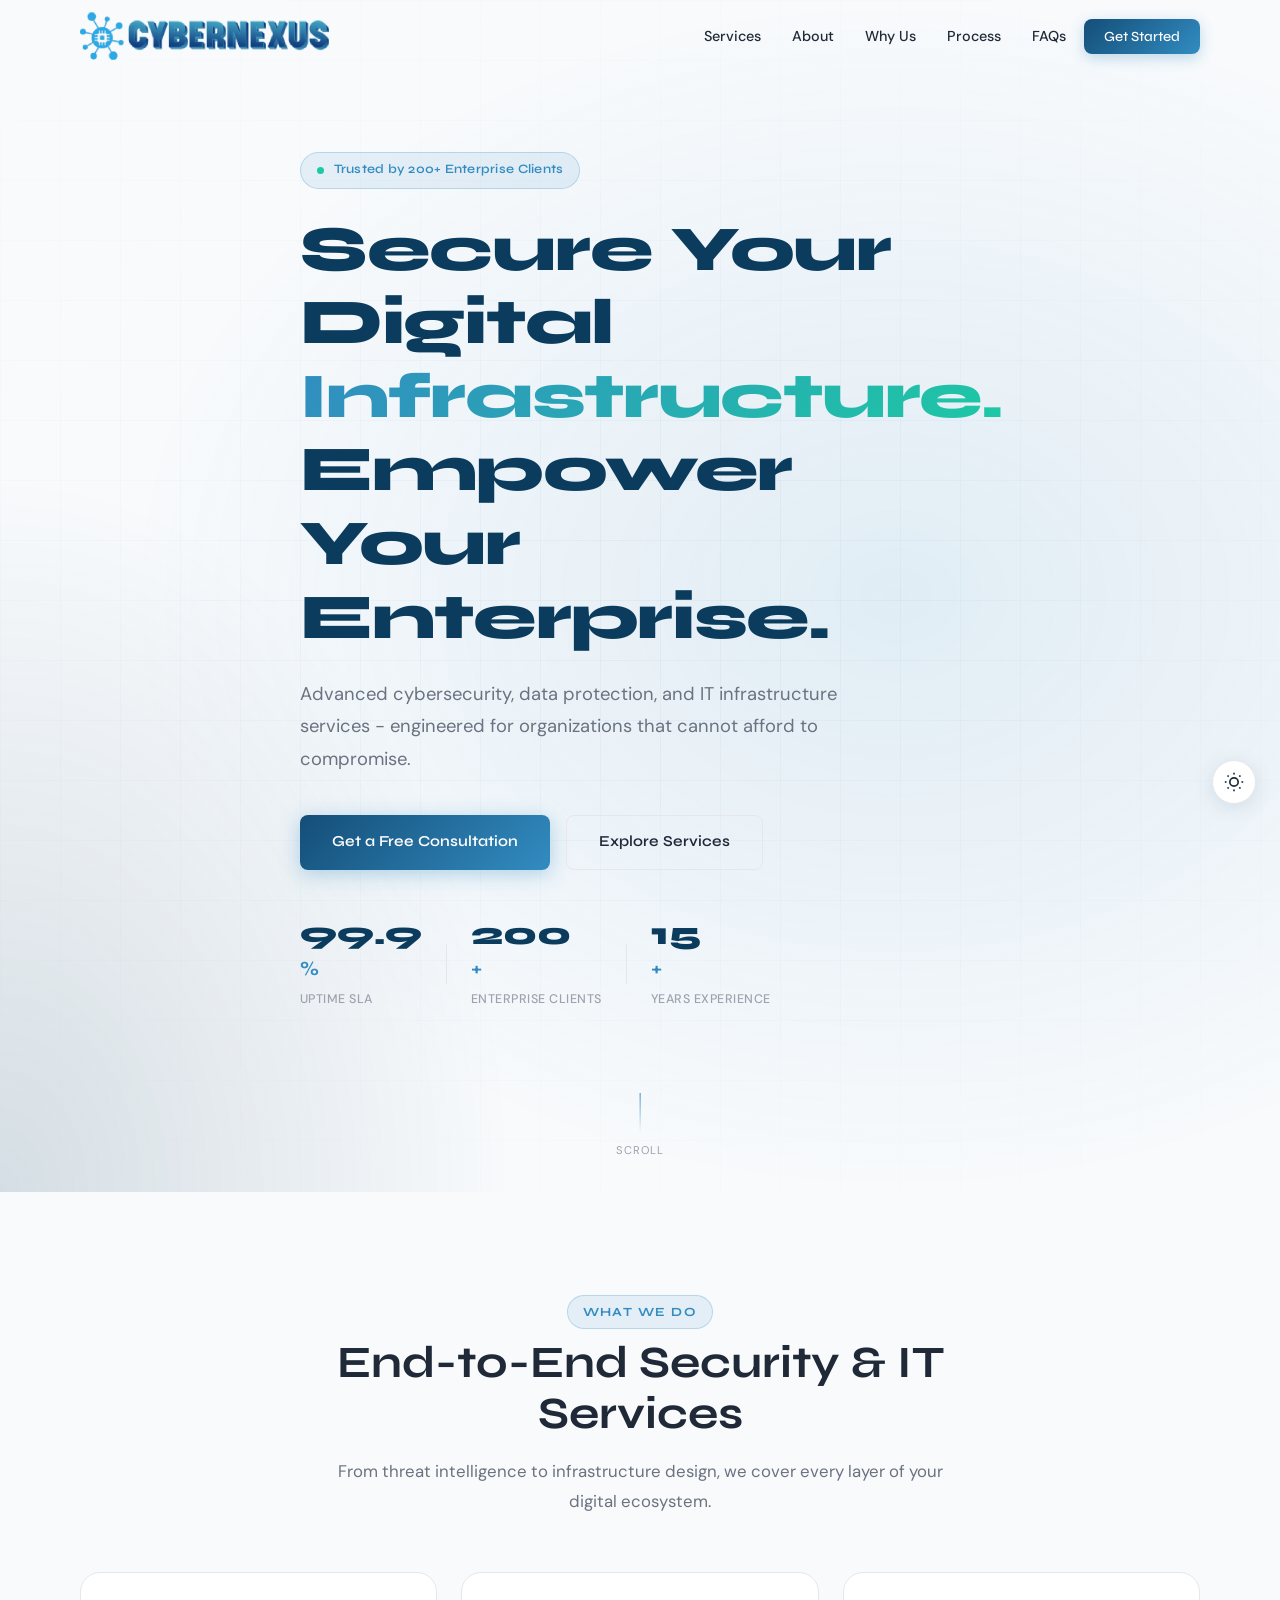
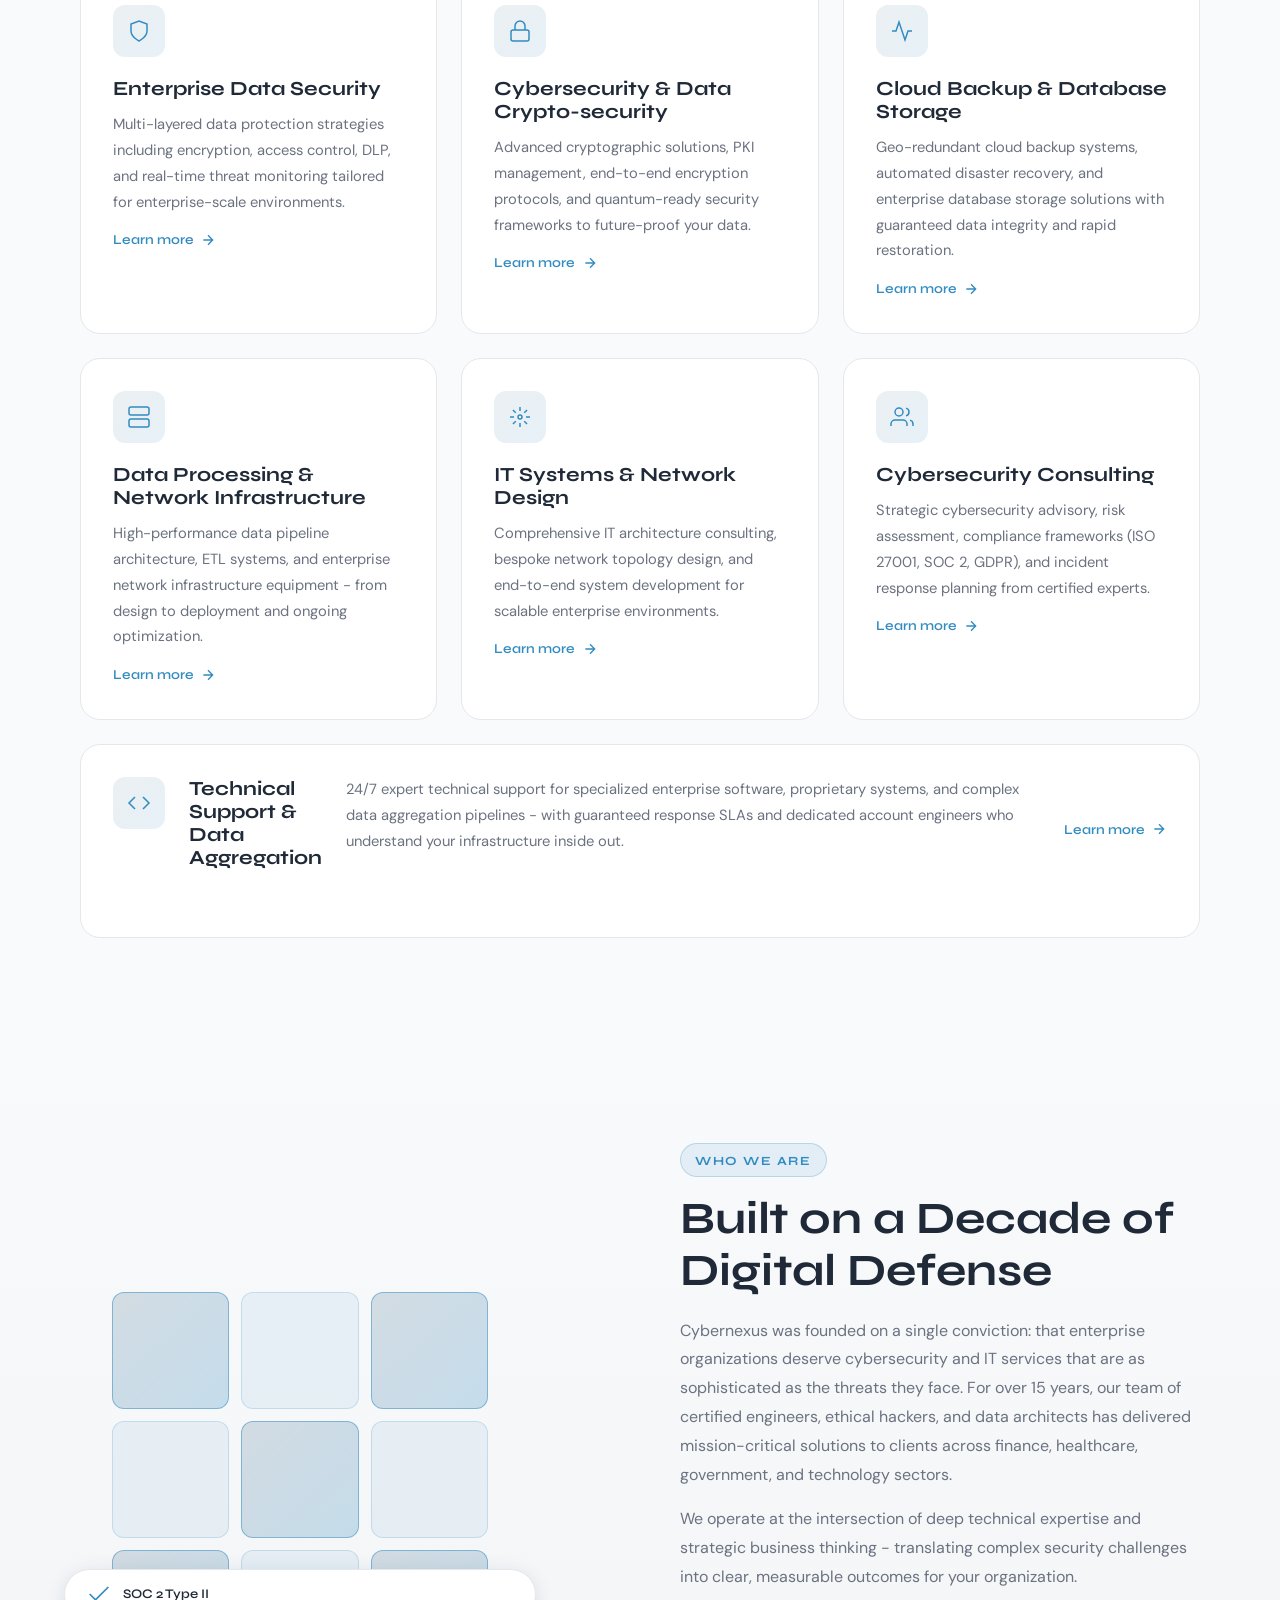
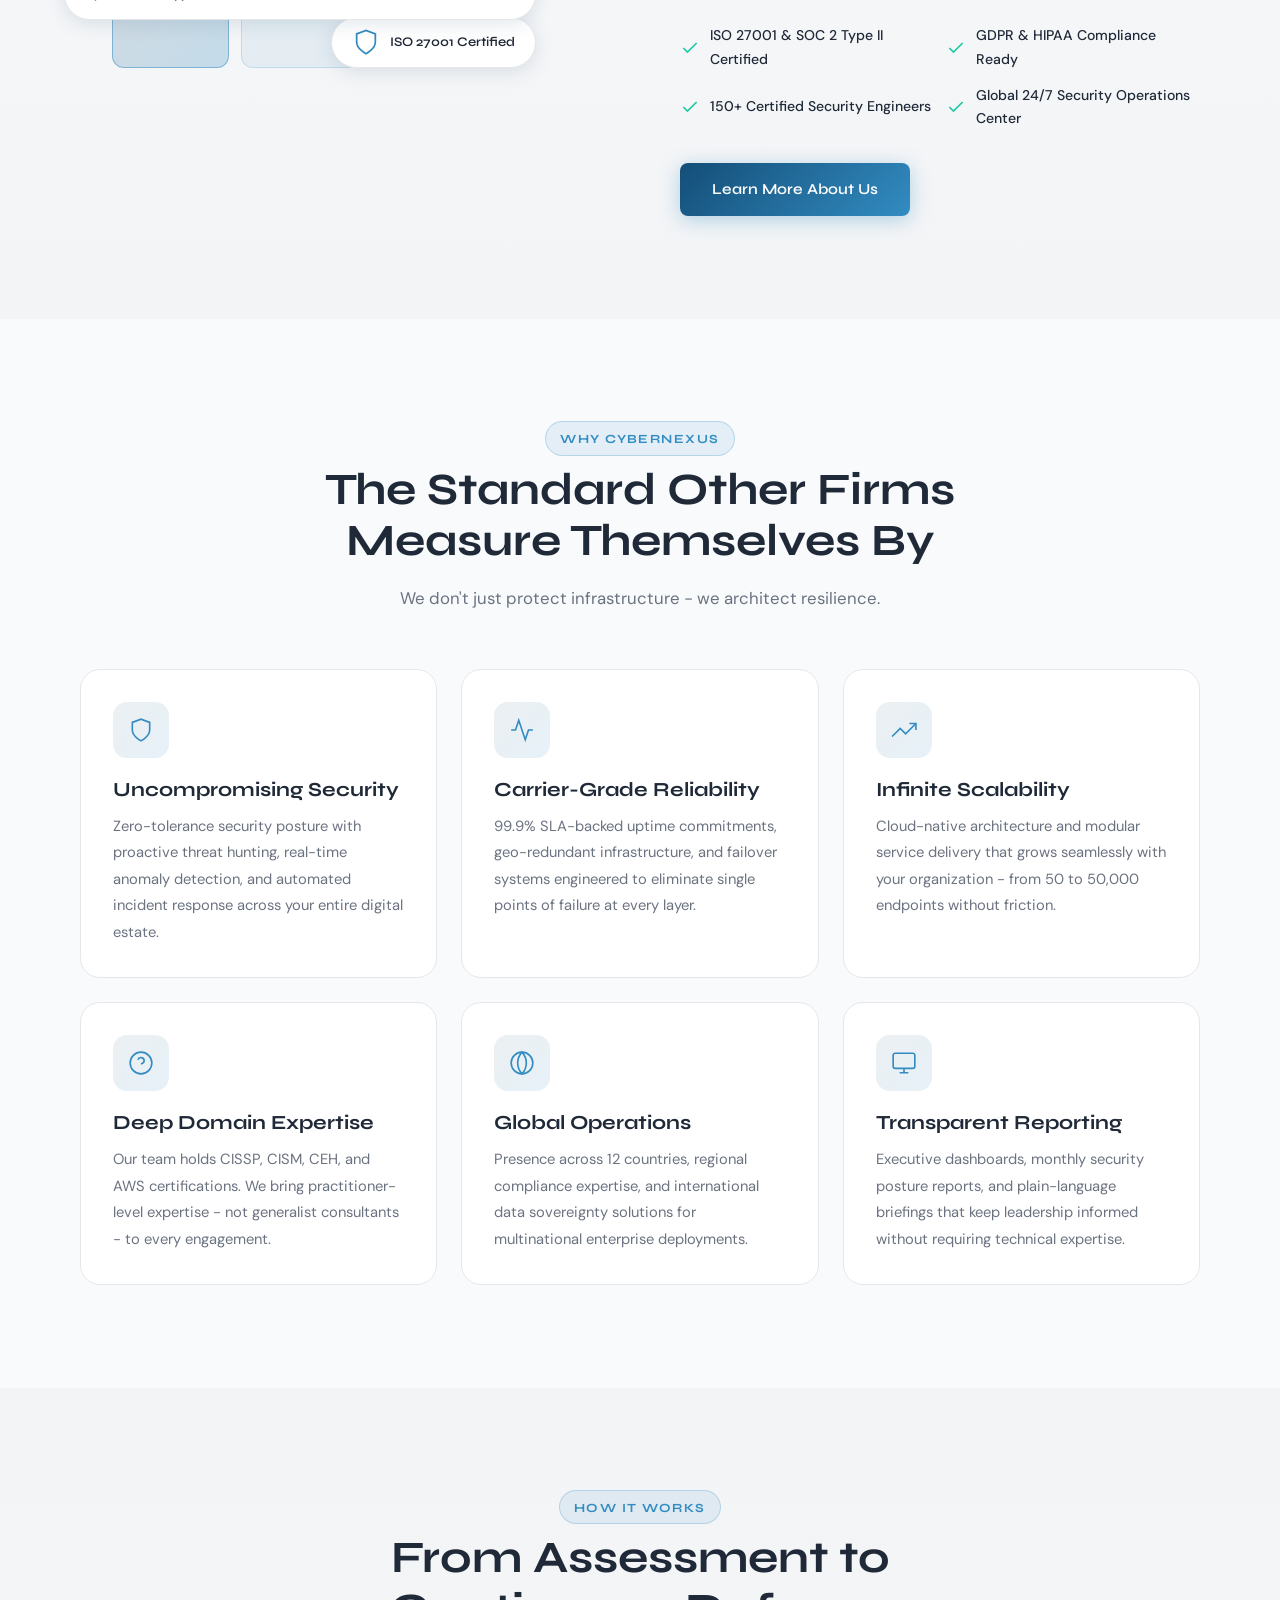
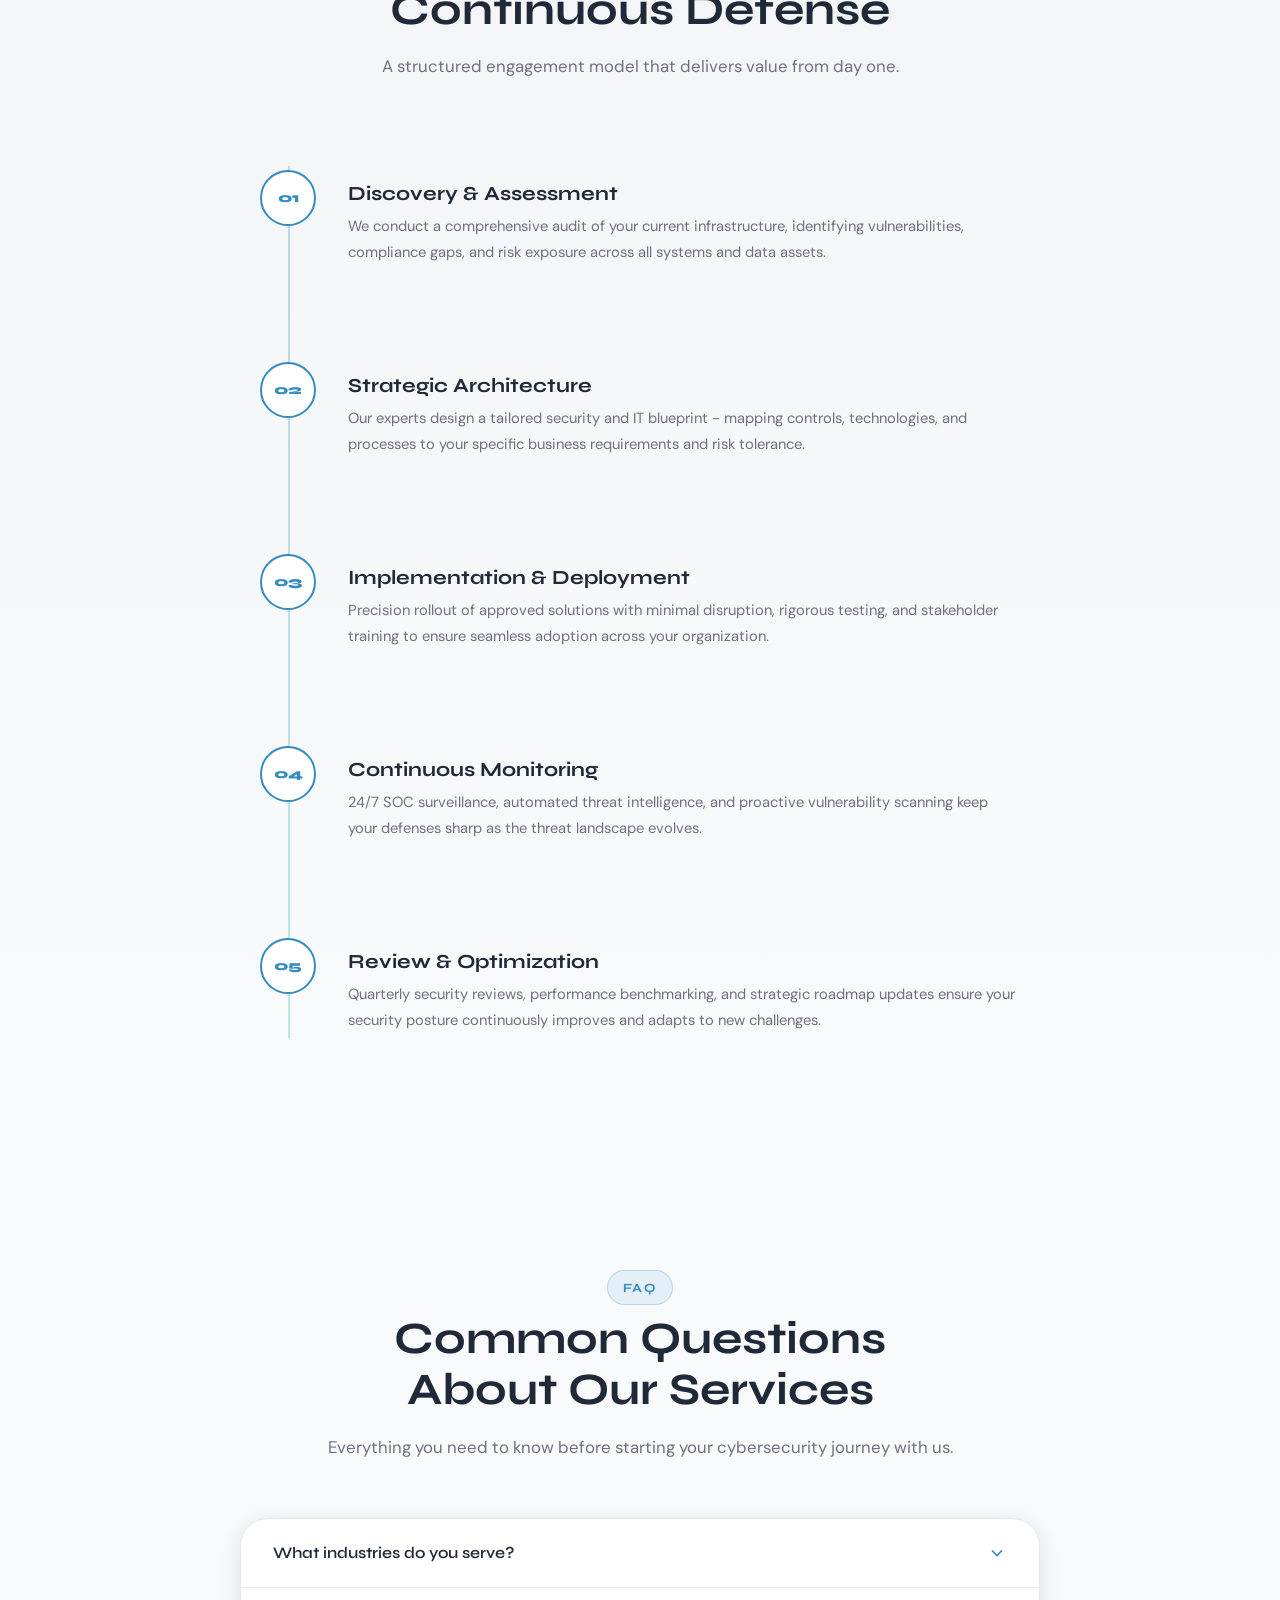
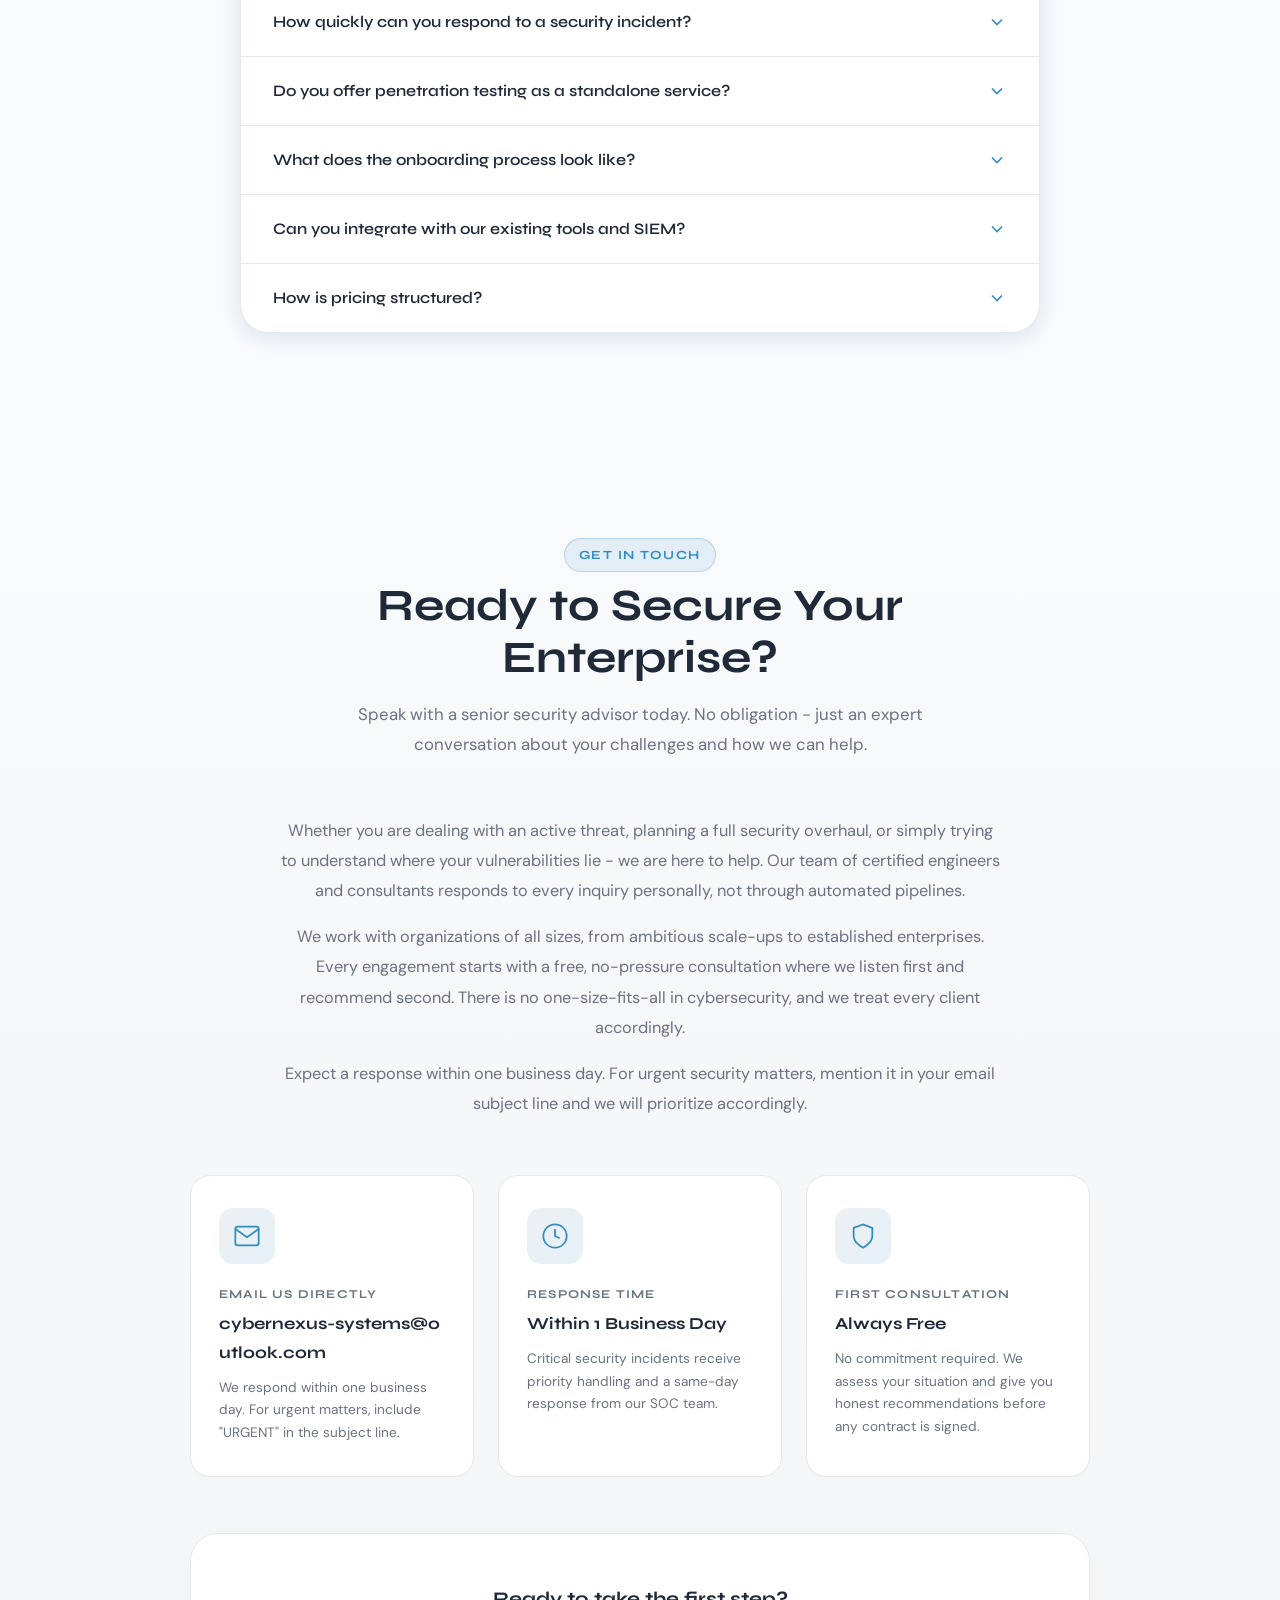
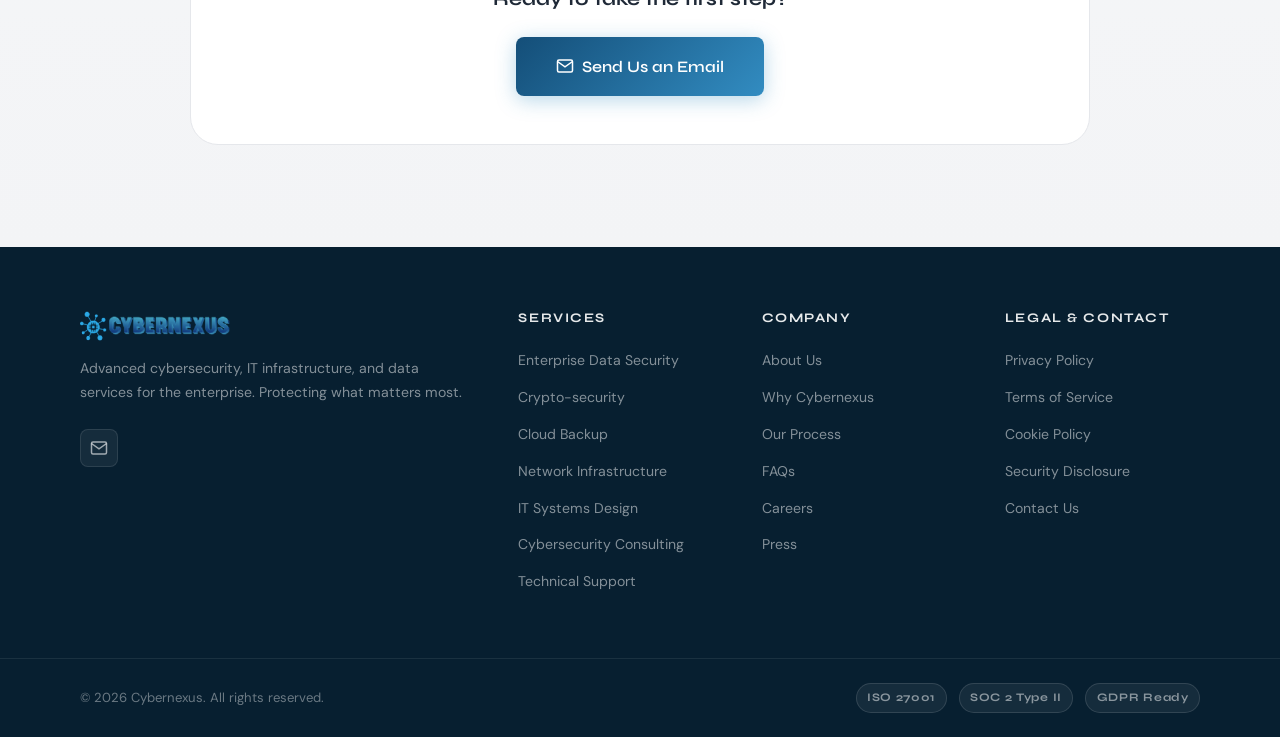
==== index.html @ 7c4af6ef "Add files via upload" ====
<!DOCTYPE html>
<html lang="en">
<head>
  <meta charset="UTF-8" />
  <meta name="viewport" content="width=device-width, initial-scale=1.0" />

  <!-- Primary SEO Meta Tags -->
  <title>Cybernexus | Advanced IT, Cybersecurity & Data Services for Enterprise</title>
  <meta name="description" content="Cybernexus delivers enterprise-grade cybersecurity, cloud data storage, IT infrastructure, and data protection services. Trusted by leading organizations worldwide." />
  <meta name="keywords" content="cybersecurity, enterprise IT, data security, cloud backup, network infrastructure, IT consulting, data crypto-security, cybersecurity consulting" />
  <meta name="author" content="Cybernexus" />
  <meta name="robots" content="index, follow" />

  <!-- Open Graph -->
  <meta property="og:title" content="Cybernexus | Advanced IT, Cybersecurity & Data Services" />
  <meta property="og:description" content="Enterprise-grade cybersecurity, cloud storage, and IT infrastructure services. Protect what matters most." />
  <meta property="og:image" content="https://cybernexus.gr/og-image.jpg" />
  <meta property="og:type" content="website" />
  <meta property="og:url" content="https://cybernexus.gr" />

  <!-- Twitter Cards -->
  <meta name="twitter:card" content="summary_large_image" />
  <meta name="twitter:title" content="Cybernexus | Advanced IT, Cybersecurity & Data Services" />
  <meta name="twitter:description" content="Enterprise-grade cybersecurity, cloud storage, and IT infrastructure services." />
  <meta name="twitter:image" content="https://cybernexus.gr/og-image.jpg" />

  <!-- Favicon -->
  <link rel="icon" type="image/png" sizes="32x32" href="favicon-32x32.png" />
  <link rel="icon" type="image/png" sizes="16x16" href="favicon-16x16.png" />
  <link rel="apple-touch-icon" href="apple-touch-icon.png" />
  <link rel="manifest" href="site.webmanifest" />

  <!-- Fonts -->
  <link rel="preconnect" href="https://fonts.googleapis.com" />
  <link rel="preconnect" href="https://fonts.gstatic.com" crossorigin />
  <link href="https://fonts.googleapis.com/css2?family=Syne:wght@400;600;700;800&family=DM+Sans:wght@300;400;500;600&display=swap" rel="stylesheet" />

  <link rel="stylesheet" href="style.css" />

  <!-- JSON-LD Structured Data -->
  <script type="application/ld+json">
  {
    "@context": "https://schema.org",
    "@type": "Organization",
    "name": "Cybernexus",
    "url": "https://cybernexus.gr",
    "logo": "https://cybernexus.gr/logo.png",
    "description": "Advanced IT, cybersecurity, and data services for enterprise clients.",
    "contactPoint": {
      "@type": "ContactPoint",
      "telephone": "+1-800-NEXUS",
      "contactType": "customer support",
      "email": "info@cybernexus.com"
    },
    "sameAs": [
      "https://www.linkedin.com/company/cybernexus",
      "https://twitter.com/cybernexus"
    ],
    "hasOfferCatalog": {
      "@type": "OfferCatalog",
      "name": "Cybersecurity & IT Services",
      "itemListElement": [
        { "@type": "Offer", "itemOffered": { "@type": "Service", "name": "Enterprise Data Security" } },
        { "@type": "Offer", "itemOffered": { "@type": "Service", "name": "Cybersecurity & Data Crypto-security" } },
        { "@type": "Offer", "itemOffered": { "@type": "Service", "name": "Cloud Backup & Database Storage" } },
        { "@type": "Offer", "itemOffered": { "@type": "Service", "name": "Data Processing & Network Infrastructure" } },
        { "@type": "Offer", "itemOffered": { "@type": "Service", "name": "IT Systems & Network Design" } },
        { "@type": "Offer", "itemOffered": { "@type": "Service", "name": "Cybersecurity Consulting" } },
        { "@type": "Offer", "itemOffered": { "@type": "Service", "name": "Technical Support & Data Aggregation" } }
      ]
    }
  }
  </script>
</head>
<body>

  <!-- Loading Screen -->
  <div id="loader" aria-hidden="true">
    <div class="loader-inner">
      <div class="loader-logo">
        <svg width="40" height="40" viewBox="0 0 40 40" fill="none" xmlns="http://www.w3.org/2000/svg">
          <path d="M20 2L36 11V29L20 38L4 29V11L20 2Z" stroke="#328CC1" stroke-width="2" fill="none"/>
          <path d="M20 8L30 14V26L20 32L10 26V14L20 8Z" fill="#0B3C5D" opacity="0.6"/>
          <circle cx="20" cy="20" r="4" fill="#328CC1"/>
        </svg>
      </div>
      <div class="loader-bar"><div class="loader-fill"></div></div>
    </div>
  </div>

  <!-- Dark Mode Toggle -->
  <button id="darkToggle" aria-label="Toggle dark mode" title="Toggle dark mode">
    <svg class="sun-icon" xmlns="http://www.w3.org/2000/svg" width="20" height="20" viewBox="0 0 24 24" fill="none" stroke="currentColor" stroke-width="2"><circle cx="12" cy="12" r="5"/><line x1="12" y1="1" x2="12" y2="3"/><line x1="12" y1="21" x2="12" y2="23"/><line x1="4.22" y1="4.22" x2="5.64" y2="5.64"/><line x1="18.36" y1="18.36" x2="19.78" y2="19.78"/><line x1="1" y1="12" x2="3" y2="12"/><line x1="21" y1="12" x2="23" y2="12"/><line x1="4.22" y1="19.78" x2="5.64" y2="18.36"/><line x1="18.36" y1="5.64" x2="19.78" y2="4.22"/></svg>
    <svg class="moon-icon" xmlns="http://www.w3.org/2000/svg" width="20" height="20" viewBox="0 0 24 24" fill="none" stroke="currentColor" stroke-width="2"><path d="M21 12.79A9 9 0 1 1 11.21 3 7 7 0 0 0 21 12.79z"/></svg>
  </button>

  <!-- HEADER / NAVIGATION  -->
  <header id="header" role="banner">
    <nav class="nav-container" aria-label="Main navigation">
      <a href="#hero" class="logo" aria-label="Cybernexus Home">
  <img src="logo.png" alt="Cybernexus" height="40" />
</a>

      <ul class="nav-links" role="list">
        <li><a href="#services">Services</a></li>
        <li><a href="#about">About</a></li>
        <li><a href="#why-us">Why Us</a></li>
        <li><a href="#process">Process</a></li>
        <li><a href="#faq">FAQs</a></li>
        <li><a href="#contact" class="nav-cta">Get Started</a></li>
      </ul>

      <button class="hamburger" id="hamburger" aria-label="Open menu" aria-expanded="false" aria-controls="mobile-menu">
        <span></span><span></span><span></span>
      </button>
    </nav>

    <!-- Mobile Menu -->
    <div class="mobile-menu" id="mobile-menu" role="navigation" aria-label="Mobile navigation">
      <ul role="list">
        <li><a href="#services">Services</a></li>
        <li><a href="#about">About</a></li>
        <li><a href="#why-us">Why Us</a></li>
        <li><a href="#process">Process</a></li>
        <li><a href="#faq">FAQs</a></li>
        <li><a href="#contact">Contact</a></li>
      </ul>
    </div>
  </header>

  <main>

  <!-- HERO SECTION -->
  <section id="hero" aria-label="Hero">
    <div class="hero-bg" aria-hidden="true">
      <canvas id="heroCanvas"></canvas>
      <div class="hero-gradient"></div>
      <div class="hero-grid"></div>
    </div>
    <div class="hero-content reveal">
      <div class="hero-badge">
        <span class="badge-dot" aria-hidden="true"></span>
        Trusted by 200+ Enterprise Clients
      </div>
      <h1>Secure Your Digital<br /><span class="gradient-text">Infrastructure.</span><br />Empower Your Enterprise.</h1>
      <p class="hero-sub">Advanced cybersecurity, data protection, and IT infrastructure services - engineered for organizations that cannot afford to compromise.</p>
      <div class="hero-ctas">
        <a href="#contact" class="btn btn-primary">Get a Free Consultation</a>
        <a href="#services" class="btn btn-ghost">Explore Services</a>
      </div>
      <div class="hero-stats" aria-label="Key statistics">
        <div class="stat">
          <span class="stat-number" data-target="99.9">0</span><span class="stat-unit">%</span>
          <span class="stat-label">Uptime SLA</span>
        </div>
        <div class="stat-divider" aria-hidden="true"></div>
        <div class="stat">
          <span class="stat-number" data-target="200">0</span><span class="stat-unit">+</span>
          <span class="stat-label">Enterprise Clients</span>
        </div>
        <div class="stat-divider" aria-hidden="true"></div>
        <div class="stat">
          <span class="stat-number" data-target="15">0</span><span class="stat-unit">+</span>
          <span class="stat-label">Years Experience</span>
        </div>
      </div>
    </div>
    <div class="hero-scroll-hint" aria-hidden="true">
      <div class="scroll-line"></div>
      <span>Scroll</span>
    </div>
  </section>

  <!-- SERVICES SECTION -->
  <section id="services" aria-labelledby="services-heading">
    <div class="container">
      <div class="section-header reveal">
        <span class="section-tag">What We Do</span>
        <h2 id="services-heading">End-to-End Security &amp; IT Services</h2>
        <p>From threat intelligence to infrastructure design, we cover every layer of your digital ecosystem.</p>
      </div>

      <div class="services-grid">

        <!-- Service 1 -->
        <article class="service-card reveal" aria-label="Enterprise Data Security service">
          <div class="service-icon" aria-hidden="true">
            <svg xmlns="http://www.w3.org/2000/svg" viewBox="0 0 24 24" fill="none" stroke="currentColor" stroke-width="1.5"><path d="M12 22s8-4 8-10V5l-8-3-8 3v7c0 6 8 10 8 10z"/></svg>
          </div>
          <h3>Enterprise Data Security</h3>
          <p>Multi-layered data protection strategies including encryption, access control, DLP, and real-time threat monitoring tailored for enterprise-scale environments.</p>
          <button class="service-expand" aria-expanded="false" aria-label="Learn more about Enterprise Data Security">
            Learn more <svg xmlns="http://www.w3.org/2000/svg" width="16" height="16" viewBox="0 0 24 24" fill="none" stroke="currentColor" stroke-width="2"><path d="M5 12h14M12 5l7 7-7 7"/></svg>
          </button>
          <div class="service-detail" aria-hidden="true">
            <p>Comprehensive audits, zero-trust architecture implementation, endpoint security, and 24/7 SOC operations to keep your data assets completely protected.</p>
          </div>
        </article>

        <!-- Service 2 -->
        <article class="service-card reveal" aria-label="Cybersecurity and Data Crypto-security service">
          <div class="service-icon" aria-hidden="true">
            <svg xmlns="http://www.w3.org/2000/svg" viewBox="0 0 24 24" fill="none" stroke="currentColor" stroke-width="1.5"><rect x="3" y="11" width="18" height="11" rx="2" ry="2"/><path d="M7 11V7a5 5 0 0 1 10 0v4"/></svg>
          </div>
          <h3>Cybersecurity &amp; Data Crypto-security</h3>
          <p>Advanced cryptographic solutions, PKI management, end-to-end encryption protocols, and quantum-ready security frameworks to future-proof your data.</p>
          <button class="service-expand" aria-expanded="false" aria-label="Learn more about Cybersecurity">
            Learn more <svg xmlns="http://www.w3.org/2000/svg" width="16" height="16" viewBox="0 0 24 24" fill="none" stroke="currentColor" stroke-width="2"><path d="M5 12h14M12 5l7 7-7 7"/></svg>
          </button>
          <div class="service-detail" aria-hidden="true">
            <p>Military-grade encryption, secure key management, digital signature infrastructure, and compliance-ready cryptographic implementations for regulated industries.</p>
          </div>
        </article>

        <!-- Service 3 -->
        <article class="service-card reveal" aria-label="Cloud Backup and Database Storage service">
          <div class="service-icon" aria-hidden="true">
            <svg xmlns="http://www.w3.org/2000/svg" viewBox="0 0 24 24" fill="none" stroke="currentColor" stroke-width="1.5"><polyline points="22 12 18 12 15 21 9 3 6 12 2 12"/></svg>
          </div>
          <h3>Cloud Backup &amp; Database Storage</h3>
          <p>Geo-redundant cloud backup systems, automated disaster recovery, and enterprise database storage solutions with guaranteed data integrity and rapid restoration.</p>
          <button class="service-expand" aria-expanded="false" aria-label="Learn more about Cloud Backup">
            Learn more <svg xmlns="http://www.w3.org/2000/svg" width="16" height="16" viewBox="0 0 24 24" fill="none" stroke="currentColor" stroke-width="2"><path d="M5 12h14M12 5l7 7-7 7"/></svg>
          </button>
          <div class="service-detail" aria-hidden="true">
            <p>Multi-cloud architecture, immutable backups, RPO/RTO optimization, and continuous data protection across hybrid environments with 99.99% durability.</p>
          </div>
        </article>

        <!-- Service 4 -->
        <article class="service-card reveal" aria-label="Data Processing and Network Infrastructure service">
          <div class="service-icon" aria-hidden="true">
            <svg xmlns="http://www.w3.org/2000/svg" viewBox="0 0 24 24" fill="none" stroke="currentColor" stroke-width="1.5"><rect x="2" y="2" width="20" height="8" rx="2"/><rect x="2" y="14" width="20" height="8" rx="2"/><line x1="6" y1="6" x2="6.01" y2="6"/><line x1="6" y1="18" x2="6.01" y2="18"/></svg>
          </div>
          <h3>Data Processing &amp; Network Infrastructure</h3>
          <p>High-performance data pipeline architecture, ETL systems, and enterprise network infrastructure equipment - from design to deployment and ongoing optimization.</p>
          <button class="service-expand" aria-expanded="false" aria-label="Learn more about Data Processing">
            Learn more <svg xmlns="http://www.w3.org/2000/svg" width="16" height="16" viewBox="0 0 24 24" fill="none" stroke="currentColor" stroke-width="2"><path d="M5 12h14M12 5l7 7-7 7"/></svg>
          </button>
          <div class="service-detail" aria-hidden="true">
            <p>Real-time data processing, load balancing, SD-WAN implementation, and comprehensive hardware procurement for mission-critical network environments.</p>
          </div>
        </article>

        <!-- Service 5 -->
        <article class="service-card reveal" aria-label="IT Systems and Network Design service">
          <div class="service-icon" aria-hidden="true">
            <svg xmlns="http://www.w3.org/2000/svg" viewBox="0 0 24 24" fill="none" stroke="currentColor" stroke-width="1.5"><circle cx="12" cy="12" r="2"/><path d="M12 2v4M12 18v4M4.93 4.93l2.83 2.83M16.24 16.24l2.83 2.83M2 12h4M18 12h4M4.93 19.07l2.83-2.83M16.24 7.76l2.83-2.83"/></svg>
          </div>
          <h3>IT Systems &amp; Network Design</h3>
          <p>Comprehensive IT architecture consulting, bespoke network topology design, and end-to-end system development for scalable enterprise environments.</p>
          <button class="service-expand" aria-expanded="false" aria-label="Learn more about IT Systems">
            Learn more <svg xmlns="http://www.w3.org/2000/svg" width="16" height="16" viewBox="0 0 24 24" fill="none" stroke="currentColor" stroke-width="2"><path d="M5 12h14M12 5l7 7-7 7"/></svg>
          </button>
          <div class="service-detail" aria-hidden="true">
            <p>Network segmentation, VLAN design, wireless enterprise rollout, and full lifecycle IT project management from requirements through commissioning.</p>
          </div>
        </article>

        <!-- Service 6 -->
        <article class="service-card reveal" aria-label="Cybersecurity Consulting service">
          <div class="service-icon" aria-hidden="true">
            <svg xmlns="http://www.w3.org/2000/svg" viewBox="0 0 24 24" fill="none" stroke="currentColor" stroke-width="1.5"><path d="M17 21v-2a4 4 0 0 0-4-4H5a4 4 0 0 0-4 4v2"/><circle cx="9" cy="7" r="4"/><path d="M23 21v-2a4 4 0 0 0-3-3.87M16 3.13a4 4 0 0 1 0 7.75"/></svg>
          </div>
          <h3>Cybersecurity Consulting</h3>
          <p>Strategic cybersecurity advisory, risk assessment, compliance frameworks (ISO 27001, SOC 2, GDPR), and incident response planning from certified experts.</p>
          <button class="service-expand" aria-expanded="false" aria-label="Learn more about Cybersecurity Consulting">
            Learn more <svg xmlns="http://www.w3.org/2000/svg" width="16" height="16" viewBox="0 0 24 24" fill="none" stroke="currentColor" stroke-width="2"><path d="M5 12h14M12 5l7 7-7 7"/></svg>
          </button>
          <div class="service-detail" aria-hidden="true">
            <p>Vulnerability assessments, penetration testing, security culture training, board-level risk reporting, and regulatory compliance roadmaps for every industry sector.</p>
          </div>
        </article>

        <!-- Service 7 -->
        <article class="service-card service-card--wide reveal" aria-label="Technical Support service">
          <div class="service-icon" aria-hidden="true">
            <svg xmlns="http://www.w3.org/2000/svg" viewBox="0 0 24 24" fill="none" stroke="currentColor" stroke-width="1.5"><polyline points="16 18 22 12 16 6"/><polyline points="8 6 2 12 8 18"/></svg>
          </div>
          <h3>Technical Support &amp; Data Aggregation</h3>
          <p>24/7 expert technical support for specialized enterprise software, proprietary systems, and complex data aggregation pipelines - with guaranteed response SLAs and dedicated account engineers who understand your infrastructure inside out.</p>
          <button class="service-expand" aria-expanded="false" aria-label="Learn more about Technical Support">
            Learn more <svg xmlns="http://www.w3.org/2000/svg" width="16" height="16" viewBox="0 0 24 24" fill="none" stroke="currentColor" stroke-width="2"><path d="M5 12h14M12 5l7 7-7 7"/></svg>
          </button>
          <div class="service-detail" aria-hidden="true">
            <p>Tier 1–3 support desk, proactive monitoring, automated alerting, and customized data aggregation from disparate sources into unified, actionable intelligence platforms.</p>
          </div>
        </article>

      </div>
    </div>
  </section>

  <!-- ABOUT SECTION -->
  <section id="about" aria-labelledby="about-heading">
    <div class="container">
      <div class="about-grid">
        <div class="about-visual reveal" aria-hidden="true">
          <div class="about-graphic">
            <div class="about-hex-grid">
              <div class="hex active"></div>
              <div class="hex"></div>
              <div class="hex active"></div>
              <div class="hex"></div>
              <div class="hex active"></div>
              <div class="hex"></div>
              <div class="hex active"></div>
              <div class="hex"></div>
              <div class="hex active"></div>
            </div>
            <div class="about-badge-float">
              <svg xmlns="http://www.w3.org/2000/svg" width="28" height="28" viewBox="0 0 24 24" fill="none" stroke="currentColor" stroke-width="1.5"><path d="M12 22s8-4 8-10V5l-8-3-8 3v7c0 6 8 10 8 10z"/></svg>
              <span>ISO 27001 Certified</span>
            </div>
            <div class="about-badge-float about-badge-float--2">
              <svg xmlns="http://www.w3.org/2000/svg" width="28" height="28" viewBox="0 0 24 24" fill="none" stroke="currentColor" stroke-width="1.5"><polyline points="20 6 9 17 4 12"/></svg>
              <span>SOC 2 Type II</span>
            </div>
          </div>
        </div>
        <div class="about-content reveal">
          <span class="section-tag">Who We Are</span>
          <h2 id="about-heading">Built on a Decade of Digital Defense</h2>
          <p>Cybernexus was founded on a single conviction: that enterprise organizations deserve cybersecurity and IT services that are as sophisticated as the threats they face. For over 15 years, our team of certified engineers, ethical hackers, and data architects has delivered mission-critical solutions to clients across finance, healthcare, government, and technology sectors.</p>
          <p>We operate at the intersection of deep technical expertise and strategic business thinking - translating complex security challenges into clear, measurable outcomes for your organization.</p>
          <div class="about-trust-signals">
            <div class="trust-item">
              <svg xmlns="http://www.w3.org/2000/svg" width="20" height="20" viewBox="0 0 24 24" fill="none" stroke="currentColor" stroke-width="2"><polyline points="20 6 9 17 4 12"/></svg>
              ISO 27001 &amp; SOC 2 Type II Certified
            </div>
            <div class="trust-item">
              <svg xmlns="http://www.w3.org/2000/svg" width="20" height="20" viewBox="0 0 24 24" fill="none" stroke="currentColor" stroke-width="2"><polyline points="20 6 9 17 4 12"/></svg>
              GDPR &amp; HIPAA Compliance Ready
            </div>
            <div class="trust-item">
              <svg xmlns="http://www.w3.org/2000/svg" width="20" height="20" viewBox="0 0 24 24" fill="none" stroke="currentColor" stroke-width="2"><polyline points="20 6 9 17 4 12"/></svg>
              150+ Certified Security Engineers
            </div>
            <div class="trust-item">
              <svg xmlns="http://www.w3.org/2000/svg" width="20" height="20" viewBox="0 0 24 24" fill="none" stroke="currentColor" stroke-width="2"><polyline points="20 6 9 17 4 12"/></svg>
              Global 24/7 Security Operations Center
            </div>
          </div>
          <a href="#contact" class="btn btn-primary">Learn More About Us</a>
        </div>
      </div>
    </div>
  </section>

  <!-- WHY CHOOSE US -->
  <section id="why-us" aria-labelledby="why-heading">
    <div class="container">
      <div class="section-header reveal">
        <span class="section-tag">Why Cybernexus</span>
        <h2 id="why-heading">The Standard Other Firms Measure Themselves By</h2>
        <p>We don't just protect infrastructure - we architect resilience.</p>
      </div>
      <div class="why-grid">
        <div class="why-card reveal">
          <div class="why-icon" aria-hidden="true">
            <svg xmlns="http://www.w3.org/2000/svg" viewBox="0 0 24 24" fill="none" stroke="currentColor" stroke-width="1.5"><path d="M12 22s8-4 8-10V5l-8-3-8 3v7c0 6 8 10 8 10z"/></svg>
          </div>
          <h3>Uncompromising Security</h3>
          <p>Zero-tolerance security posture with proactive threat hunting, real-time anomaly detection, and automated incident response across your entire digital estate.</p>
        </div>
        <div class="why-card reveal">
          <div class="why-icon" aria-hidden="true">
            <svg xmlns="http://www.w3.org/2000/svg" viewBox="0 0 24 24" fill="none" stroke="currentColor" stroke-width="1.5"><polyline points="22 12 18 12 15 21 9 3 6 12 2 12"/></svg>
          </div>
          <h3>Carrier-Grade Reliability</h3>
          <p>99.9% SLA-backed uptime commitments, geo-redundant infrastructure, and failover systems engineered to eliminate single points of failure at every layer.</p>
        </div>
        <div class="why-card reveal">
          <div class="why-icon" aria-hidden="true">
            <svg xmlns="http://www.w3.org/2000/svg" viewBox="0 0 24 24" fill="none" stroke="currentColor" stroke-width="1.5"><polyline points="23 6 13.5 15.5 8.5 10.5 1 18"/><polyline points="17 6 23 6 23 12"/></svg>
          </div>
          <h3>Infinite Scalability</h3>
          <p>Cloud-native architecture and modular service delivery that grows seamlessly with your organization - from 50 to 50,000 endpoints without friction.</p>
        </div>
        <div class="why-card reveal">
          <div class="why-icon" aria-hidden="true">
            <svg xmlns="http://www.w3.org/2000/svg" viewBox="0 0 24 24" fill="none" stroke="currentColor" stroke-width="1.5"><circle cx="12" cy="12" r="10"/><path d="M9.09 9a3 3 0 0 1 5.83 1c0 2-3 3-3 3"/><line x1="12" y1="17" x2="12.01" y2="17"/></svg>
          </div>
          <h3>Deep Domain Expertise</h3>
          <p>Our team holds CISSP, CISM, CEH, and AWS certifications. We bring practitioner-level expertise - not generalist consultants - to every engagement.</p>
        </div>
        <div class="why-card reveal">
          <div class="why-icon" aria-hidden="true">
            <svg xmlns="http://www.w3.org/2000/svg" viewBox="0 0 24 24" fill="none" stroke="currentColor" stroke-width="1.5"><path d="M12 2a15.3 15.3 0 0 1 4 10 15.3 15.3 0 0 1-4 10 15.3 15.3 0 0 1-4-10 15.3 15.3 0 0 1 4-10z"/><circle cx="12" cy="12" r="10"/></svg>
          </div>
          <h3>Global Operations</h3>
          <p>Presence across 12 countries, regional compliance expertise, and international data sovereignty solutions for multinational enterprise deployments.</p>
        </div>
        <div class="why-card reveal">
          <div class="why-icon" aria-hidden="true">
            <svg xmlns="http://www.w3.org/2000/svg" viewBox="0 0 24 24" fill="none" stroke="currentColor" stroke-width="1.5"><rect x="2" y="3" width="20" height="14" rx="2"/><line x1="8" y1="21" x2="16" y2="21"/><line x1="12" y1="17" x2="12" y2="21"/></svg>
          </div>
          <h3>Transparent Reporting</h3>
          <p>Executive dashboards, monthly security posture reports, and plain-language briefings that keep leadership informed without requiring technical expertise.</p>
        </div>
      </div>
    </div>
  </section>

  <!-- PROCESS SECTION -->
  <section id="process" aria-labelledby="process-heading">
    <div class="container">
      <div class="section-header reveal">
        <span class="section-tag">How It Works</span>
        <h2 id="process-heading">From Assessment to Continuous Defense</h2>
        <p>A structured engagement model that delivers value from day one.</p>
      </div>
      <div class="process-steps">
        <div class="process-step reveal">
          <div class="step-number" aria-hidden="true">01</div>
          <div class="step-content">
            <h3>Discovery &amp; Assessment</h3>
            <p>We conduct a comprehensive audit of your current infrastructure, identifying vulnerabilities, compliance gaps, and risk exposure across all systems and data assets.</p>
          </div>
          <div class="step-connector" aria-hidden="true"></div>
        </div>
        <div class="process-step reveal">
          <div class="step-number" aria-hidden="true">02</div>
          <div class="step-content">
            <h3>Strategic Architecture</h3>
            <p>Our experts design a tailored security and IT blueprint - mapping controls, technologies, and processes to your specific business requirements and risk tolerance.</p>
          </div>
          <div class="step-connector" aria-hidden="true"></div>
        </div>
        <div class="process-step reveal">
          <div class="step-number" aria-hidden="true">03</div>
          <div class="step-content">
            <h3>Implementation &amp; Deployment</h3>
            <p>Precision rollout of approved solutions with minimal disruption, rigorous testing, and stakeholder training to ensure seamless adoption across your organization.</p>
          </div>
          <div class="step-connector" aria-hidden="true"></div>
        </div>
        <div class="process-step reveal">
          <div class="step-number" aria-hidden="true">04</div>
          <div class="step-content">
            <h3>Continuous Monitoring</h3>
            <p>24/7 SOC surveillance, automated threat intelligence, and proactive vulnerability scanning keep your defenses sharp as the threat landscape evolves.</p>
          </div>
          <div class="step-connector" aria-hidden="true"></div>
        </div>
        <div class="process-step reveal">
          <div class="step-number" aria-hidden="true">05</div>
          <div class="step-content">
            <h3>Review &amp; Optimization</h3>
            <p>Quarterly security reviews, performance benchmarking, and strategic roadmap updates ensure your security posture continuously improves and adapts to new challenges.</p>
          </div>
        </div>
      </div>
    </div>
  </section>

  <!-- FAQ SECTION -->
<section id="faq" aria-labelledby="faq-heading">
  <div class="container">
    <div class="section-header reveal">
      <span class="section-tag">FAQ</span>
      <h2 id="faq-heading">Common Questions About Our Services</h2>
      <p>Everything you need to know before starting your cybersecurity journey with us.</p>
    </div>

    <div class="faq-grid">

      <div class="faq-item reveal">
        <button class="faq-question" aria-expanded="false">
          <span>What industries do you serve?</span>
          <svg class="faq-icon" xmlns="http://www.w3.org/2000/svg" width="20" height="20" viewBox="0 0 24 24" fill="none" stroke="currentColor" stroke-width="2"><polyline points="6 9 12 15 18 9"/></svg>
        </button>
        <div class="faq-answer" hidden>
          <p>We serve enterprise clients across finance, healthcare, government, legal, manufacturing, and technology sectors. Our compliance expertise covers GDPR, HIPAA, PCI-DSS, ISO 27001, and SOC 2 - so regardless of your regulatory environment, we have the right framework for you.</p>
        </div>
      </div>

      <div class="faq-item reveal">
        <button class="faq-question" aria-expanded="false">
          <span>How quickly can you respond to a security incident?</span>
          <svg class="faq-icon" xmlns="http://www.w3.org/2000/svg" width="20" height="20" viewBox="0 0 24 24" fill="none" stroke="currentColor" stroke-width="2"><polyline points="6 9 12 15 18 9"/></svg>
        </button>
        <div class="faq-answer" hidden>
          <p>Our SOC operates 24/7/365 with a guaranteed initial response SLA of 15 minutes for critical incidents. Dedicated account engineers who already know your infrastructure are on call - not a generic helpdesk. For enterprise contracts we also offer on-site emergency response within 4 hours in major metropolitan areas.</p>
        </div>
      </div>

      <div class="faq-item reveal">
        <button class="faq-question" aria-expanded="false">
          <span>Do you offer penetration testing as a standalone service?</span>
          <svg class="faq-icon" xmlns="http://www.w3.org/2000/svg" width="20" height="20" viewBox="0 0 24 24" fill="none" stroke="currentColor" stroke-width="2"><polyline points="6 9 12 15 18 9"/></svg>
        </button>
        <div class="faq-answer" hidden>
          <p>Yes. We offer black-box, white-box, and grey-box penetration testing for networks, web applications, APIs, and cloud environments. Each engagement ends with a detailed report including an executive summary, CVSS-scored findings, and a prioritised remediation roadmap. Retesting after remediation is included.</p>
        </div>
      </div>

      <div class="faq-item reveal">
        <button class="faq-question" aria-expanded="false">
          <span>What does the onboarding process look like?</span>
          <svg class="faq-icon" xmlns="http://www.w3.org/2000/svg" width="20" height="20" viewBox="0 0 24 24" fill="none" stroke="currentColor" stroke-width="2"><polyline points="6 9 12 15 18 9"/></svg>
        </button>
        <div class="faq-answer" hidden>
          <p>After signing, you are assigned a dedicated account engineer within 24 hours. Week 1 is a structured discovery sprint - we map your environment, identify quick wins, and align on priorities. By week 3, monitoring is live and your custom security runbook is delivered. Most clients see measurable risk reduction within the first 30 days.</p>
        </div>
      </div>

      <div class="faq-item reveal">
        <button class="faq-question" aria-expanded="false">
          <span>Can you integrate with our existing tools and SIEM?</span>
          <svg class="faq-icon" xmlns="http://www.w3.org/2000/svg" width="20" height="20" viewBox="0 0 24 24" fill="none" stroke="currentColor" stroke-width="2"><polyline points="6 9 12 15 18 9"/></svg>
        </button>
        <div class="faq-answer" hidden>
          <p>Absolutely. We have pre-built integrations for Splunk, Microsoft Sentinel, IBM QRadar, CrowdStrike, SentinelOne, and all major cloud providers (AWS, Azure, GCP). If you run a custom or proprietary stack, our engineers build bespoke connectors. We complement your existing investments rather than replace them.</p>
        </div>
      </div>

      <div class="faq-item reveal">
        <button class="faq-question" aria-expanded="false">
          <span>How is pricing structured?</span>
          <svg class="faq-icon" xmlns="http://www.w3.org/2000/svg" width="20" height="20" viewBox="0 0 24 24" fill="none" stroke="currentColor" stroke-width="2"><polyline points="6 9 12 15 18 9"/></svg>
        </button>
        <div class="faq-answer" hidden>
          <p>We offer flexible models: fixed monthly retainers for managed services, project-based fees for consulting and assessments, and outcome-based pricing for larger transformations. After a free initial consultation we provide a transparent, itemised proposal with no hidden costs. There are no lock-in contracts beyond the agreed service term.</p>
        </div>
      </div>

    </div>
  </div>
</section>

<!-- CONTACT SECTION -->
<section id="contact" aria-labelledby="contact-heading">
  <div class="container">
    <div class="section-header reveal">
      <span class="section-tag">Get In Touch</span>
      <h2 id="contact-heading">Ready to Secure Your Enterprise?</h2>
      <p>Speak with a senior security advisor today. No obligation - just an expert conversation about your challenges and how we can help.</p>
    </div>

    <div class="contact-body">

      <div class="contact-intro reveal">
        <p>Whether you are dealing with an active threat, planning a full security overhaul, or simply trying to understand where your vulnerabilities lie - we are here to help. Our team of certified engineers and consultants responds to every inquiry personally, not through automated pipelines.</p>
        <p>We work with organizations of all sizes, from ambitious scale-ups to established enterprises. Every engagement starts with a free, no-pressure consultation where we listen first and recommend second. There is no one-size-fits-all in cybersecurity, and we treat every client accordingly.</p>
        <p>Expect a response within one business day. For urgent security matters, mention it in your email subject line and we will prioritize accordingly.</p>
      </div>

      <div class="contact-card-row">

        <div class="contact-card reveal">
          <div class="contact-card-icon" aria-hidden="true">
            <svg xmlns="http://www.w3.org/2000/svg" width="28" height="28" viewBox="0 0 24 24" fill="none" stroke="currentColor" stroke-width="1.5"><path d="M4 4h16c1.1 0 2 .9 2 2v12c0 1.1-.9 2-2 2H4c-1.1 0-2-.9-2-2V6c0-1.1.9-2 2-2z"/><polyline points="22,6 12,13 2,6"/></svg>
          </div>
          <div class="contact-card-content">
            <span class="contact-card-label">Email Us Directly</span>
            <a href="mailto:cybernexus-systems@outlook.com" class="contact-card-value">cybernexus-systems@outlook.com</a>
            <p class="contact-card-note">We respond within one business day. For urgent matters, include "URGENT" in the subject line.</p>
          </div>
        </div>

        <div class="contact-card reveal">
          <div class="contact-card-icon" aria-hidden="true">
            <svg xmlns="http://www.w3.org/2000/svg" width="28" height="28" viewBox="0 0 24 24" fill="none" stroke="currentColor" stroke-width="1.5"><circle cx="12" cy="12" r="10"/><polyline points="12 6 12 12 16 14"/></svg>
          </div>
          <div class="contact-card-content">
            <span class="contact-card-label">Response Time</span>
            <span class="contact-card-value">Within 1 Business Day</span>
            <p class="contact-card-note">Critical security incidents receive priority handling and a same-day response from our SOC team.</p>
          </div>
        </div>

        <div class="contact-card reveal">
          <div class="contact-card-icon" aria-hidden="true">
            <svg xmlns="http://www.w3.org/2000/svg" width="28" height="28" viewBox="0 0 24 24" fill="none" stroke="currentColor" stroke-width="1.5"><path d="M12 22s8-4 8-10V5l-8-3-8 3v7c0 6 8 10 8 10z"/></svg>
          </div>
          <div class="contact-card-content">
            <span class="contact-card-label">First Consultation</span>
            <span class="contact-card-value">Always Free</span>
            <p class="contact-card-note">No commitment required. We assess your situation and give you honest recommendations before any contract is signed.</p>
          </div>
        </div>

      </div>

      <div class="contact-cta-block reveal">
        <p>Ready to take the first step?</p>
        <a href="mailto:cybernexus-systems@outlook.com" class="btn btn-primary btn-lg">
          <svg xmlns="http://www.w3.org/2000/svg" width="18" height="18" viewBox="0 0 24 24" fill="none" stroke="currentColor" stroke-width="2"><path d="M4 4h16c1.1 0 2 .9 2 2v12c0 1.1-.9 2-2 2H4c-1.1 0-2-.9-2-2V6c0-1.1.9-2 2-2z"/><polyline points="22,6 12,13 2,6"/></svg>
          Send Us an Email
        </a>
      </div>

    </div>
  </div>
</section>

  </main>

  <!-- FOOTER -->
  <footer role="contentinfo">
    <div class="footer-main">
      <div class="container">
        <div class="footer-grid">
          <div class="footer-brand">
            <a href="#hero" class="logo" aria-label="Cybernexus Home">
  <img src="logo.png" alt="Cybernexus" style="height:30px;" />
</a>
            <p>Advanced cybersecurity, IT infrastructure, and data services for the enterprise. Protecting what matters most.</p>
            <div class="social-links" aria-label="Contact">
  <a href="mailto:cybernexus-systems@outlook.com" aria-label="Send us an email">
    <svg xmlns="http://www.w3.org/2000/svg" width="18" height="18" viewBox="0 0 24 24" fill="none" stroke="currentColor" stroke-width="2"><path d="M4 4h16c1.1 0 2 .9 2 2v12c0 1.1-.9 2-2 2H4c-1.1 0-2-.9-2-2V6c0-1.1.9-2 2-2z"/><polyline points="22,6 12,13 2,6"/></svg>
  </a>
</div>
          </div>

          <nav class="footer-nav" aria-label="Services links">
            <h4>Services</h4>
            <ul>
              <li><a href="#services">Enterprise Data Security</a></li>
              <li><a href="#services">Crypto-security</a></li>
              <li><a href="#services">Cloud Backup</a></li>
              <li><a href="#services">Network Infrastructure</a></li>
              <li><a href="#services">IT Systems Design</a></li>
              <li><a href="#services">Cybersecurity Consulting</a></li>
              <li><a href="#services">Technical Support</a></li>
            </ul>
          </nav>

          <nav class="footer-nav" aria-label="Company links">
            <h4>Company</h4>
            <ul>
              <li><a href="#about">About Us</a></li>
              <li><a href="#why-us">Why Cybernexus</a></li>
              <li><a href="#process">Our Process</a></li>
              <li><a href="#faq">FAQs</a></li>
              <li><a href="#contact">Careers</a></li>
              <li><a href="#contact">Press</a></li>
            </ul>
          </nav>

          <nav class="footer-nav" aria-label="Legal and contact links">
            <h4>Legal &amp; Contact</h4>
            <ul>
              <li><a href="legal/#privacy">Privacy Policy</a></li>
              <li><a href="legal/#terms">Terms of Service</a></li>
              <li><a href="legal/#cookies">Cookie Policy</a></li>
              <li><a href="legal/#disclosure">Security Disclosure</a></li>
              <li><a href="#contact">Contact Us</a></li>
            </ul>
          </nav>
        </div>
      </div>
    </div>
    <div class="footer-bottom">
      <div class="container">
        <p>&copy; <span id="year"></span> Cybernexus. All rights reserved.</p>
        <div class="footer-certs" aria-label="Certifications">
          <span>ISO 27001</span>
          <span>SOC 2 Type II</span>
          <span>GDPR Ready</span>
        </div>
      </div>
    </div>
  </footer>

  <!-- Sticky Mobile CTA -->
  <div class="sticky-cta" id="stickyCta" aria-hidden="true">
    <a href="#contact" class="btn btn-primary">Get a Free Consultation</a>
  </div>

  <script src="app.js"></script>
</body>
</html>
---- style.css ----
/* CSS Custom Properties */
:root {
  --primary:       #0B3C5D;
  --primary-dark:  #071f30;
  --primary-mid:   #144e78;
  --secondary:     #328CC1;
  --secondary-light: #4aa8e0;
  --accent:        #1dc9a4;
  --bg:            #F8FAFC;
  --bg-card:       #ffffff;
  --bg-dark:       #0a0f1e;
  --text:          #1F2937;
  --text-muted:    #6B7280;
  --text-light:    #9CA3AF;
  --border:        #E5E7EB;
  --border-light:  #F3F4F6;
  --shadow-sm:     0 1px 3px rgba(11,60,93,0.08);
  --shadow-md:     0 4px 20px rgba(11,60,93,0.12);
  --shadow-lg:     0 16px 48px rgba(11,60,93,0.16);
  --shadow-xl:     0 32px 80px rgba(11,60,93,0.2);
  --radius:        12px;
  --radius-lg:     20px;
  --radius-xl:     28px;
  --transition:    0.3s cubic-bezier(0.4, 0, 0.2, 1);
  --font-display:  'Syne', sans-serif;
  --font-body:     'DM Sans', sans-serif;
  --max-width:     1200px;
  --header-h:      72px;
}

/* Dark Mode Variables */
[data-theme="dark"] {
  --bg:            #0a0f1e;
  --bg-card:       #0f1729;
  --text:          #e2e8f0;
  --text-muted:    #94a3b8;
  --text-light:    #64748b;
  --border:        #1e2a3a;
  --border-light:  #162032;
  --shadow-sm:     0 1px 3px rgba(0,0,0,0.3);
  --shadow-md:     0 4px 20px rgba(0,0,0,0.4);
  --shadow-lg:     0 16px 48px rgba(0,0,0,0.5);
}

/* Reset & Base */
*, *::before, *::after { box-sizing: border-box; margin: 0; padding: 0; }

html {
  scroll-behavior: smooth;
  font-size: 16px;
  -webkit-text-size-adjust: 100%;
}

body {
  font-family: var(--font-body);
  background-color: var(--bg);
  color: var(--text);
  line-height: 1.7;
  overflow-x: hidden;
  transition: background-color 0.4s, color 0.4s;
}

img { max-width: 100%; height: auto; display: block; }
a { color: inherit; text-decoration: none; }
ul { list-style: none; }
button { border: none; background: none; cursor: pointer; font-family: inherit; }
input, textarea, select { font-family: inherit; }

/* Scrollbar */
::-webkit-scrollbar { width: 6px; }
::-webkit-scrollbar-track { background: var(--bg); }
::-webkit-scrollbar-thumb { background: var(--secondary); border-radius: 3px; }

/* Typography */
h1, h2, h3, h4, h5 {
  font-family: var(--font-display);
  line-height: 1.15;
  color: var(--text);
  font-weight: 700;
}

h1 { font-size: clamp(2.4rem, 5vw, 4rem); font-weight: 800; }
h2 { font-size: clamp(1.8rem, 3.5vw, 2.8rem); }
h3 { font-size: 1.25rem; font-weight: 700; }
p  { color: var(--text-muted); line-height: 1.8; }

.gradient-text {
  background: linear-gradient(135deg, var(--secondary), var(--accent));
  -webkit-background-clip: text;
  -webkit-text-fill-color: transparent;
  background-clip: text;
}

/* Layout */
.container {
  max-width: var(--max-width);
  margin: 0 auto;
  padding: 0 clamp(1rem, 5vw, 2.5rem);
}

section {
  padding: clamp(4rem, 8vw, 7rem) 0;
}

/* Buttons */
.btn {
  display: inline-flex;
  align-items: center;
  gap: 0.5rem;
  padding: 0.85rem 2rem;
  border-radius: 8px;
  font-family: var(--font-display);
  font-weight: 600;
  font-size: 0.95rem;
  transition: var(--transition);
  cursor: pointer;
  text-decoration: none;
  white-space: nowrap;
  position: relative;
  overflow: hidden;
}

.btn::after {
  content: '';
  position: absolute;
  inset: 0;
  background: rgba(255,255,255,0.08);
  opacity: 0;
  transition: opacity 0.2s;
}
.btn:hover::after { opacity: 1; }

.btn-primary {
  background: linear-gradient(135deg, var(--primary-mid), var(--secondary));
  color: #fff;
  box-shadow: 0 4px 20px rgba(50,140,193,0.35);
}
.btn-primary:hover {
  transform: translateY(-2px);
  box-shadow: 0 8px 32px rgba(50,140,193,0.45);
}

.btn-ghost {
  background: transparent;
  color: var(--text);
  border: 1.5px solid var(--border);
}
.btn-ghost:hover {
  border-color: var(--secondary);
  color: var(--secondary);
  transform: translateY(-2px);
}

.btn-full { width: 100%; justify-content: center; }

/* Section Header */
.section-header {
  text-align: center;
  max-width: 640px;
  margin: 0 auto 3.5rem;
}
.section-header h2 { margin: 0.5rem 0 1rem; }
.section-header p { font-size: 1.05rem; }

.section-tag {
  display: inline-flex;
  align-items: center;
  gap: 0.4rem;
  font-size: 0.78rem;
  font-family: var(--font-display);
  font-weight: 700;
  letter-spacing: 0.12em;
  text-transform: uppercase;
  color: var(--secondary);
  background: rgba(50,140,193,0.1);
  padding: 0.35rem 0.9rem;
  border-radius: 100px;
  border: 1px solid rgba(50,140,193,0.25);
}

/* LOADER */
#loader {
  position: fixed;
  inset: 0;
  z-index: 9999;
  background: var(--primary-dark);
  display: flex;
  align-items: center;
  justify-content: center;
  transition: opacity 0.5s, visibility 0.5s;
}
#loader.hidden { opacity: 0; visibility: hidden; }

.loader-inner {
  display: flex;
  flex-direction: column;
  align-items: center;
  gap: 1.5rem;
}

.loader-logo svg { animation: loader-pulse 1s ease-in-out infinite; }

@keyframes loader-pulse {
  0%, 100% { opacity: 0.6; transform: scale(0.95); }
  50% { opacity: 1; transform: scale(1); }
}

.loader-bar {
  width: 160px;
  height: 2px;
  background: rgba(255,255,255,0.1);
  border-radius: 1px;
  overflow: hidden;
}

.loader-fill {
  height: 100%;
  background: linear-gradient(90deg, var(--secondary), var(--accent));
  border-radius: 1px;
  animation: loader-fill 1.5s ease forwards;
}

@keyframes loader-fill {
  from { width: 0; }
  to { width: 100%; }
}

/* DARK MODE TOGGLE */
#darkToggle {
  position: fixed;
  bottom: 6rem;
  right: 1.5rem;
  z-index: 500;
  width: 44px;
  height: 44px;
  border-radius: 50%;
  background: var(--bg-card);
  color: var(--text);
  box-shadow: var(--shadow-md);
  display: flex;
  align-items: center;
  justify-content: center;
  transition: var(--transition);
  border: 1px solid var(--border);
}
#darkToggle:hover { transform: scale(1.1); box-shadow: var(--shadow-lg); }
#darkToggle .moon-icon { display: none; }
[data-theme="dark"] #darkToggle .sun-icon { display: none; }
[data-theme="dark"] #darkToggle .moon-icon { display: block; }

/* HEADER */
#header {
  position: fixed;
  top: 0;
  left: 0;
  right: 0;
  z-index: 100;
  height: var(--header-h);
  transition: background 0.4s, box-shadow 0.4s, border-color 0.4s;
  border-bottom: 1px solid transparent;
}

#header.scrolled {
  background: rgba(248,250,252,0.92);
  backdrop-filter: blur(16px);
  -webkit-backdrop-filter: blur(16px);
  box-shadow: var(--shadow-sm);
  border-bottom-color: var(--border);
}

[data-theme="dark"] #header.scrolled {
  background: rgba(10,15,30,0.92);
}

.nav-container {
  max-width: var(--max-width);
  margin: 0 auto;
  padding: 0 clamp(1rem, 5vw, 2.5rem);
  height: 100%;
  display: flex;
  align-items: center;
  justify-content: space-between;
  gap: 2rem;
}

.logo {
  display: flex;
  align-items: center;
  gap: 0.6rem;
  font-family: var(--font-display);
  font-size: 1.2rem;
  font-weight: 600;
  color: var(--primary);
  transition: opacity 0.2s;
}
.logo:hover { opacity: 0.85; }
[data-theme="dark"] .logo { color: #fff; }
.logo svg { color: var(--secondary); }
.logo strong { color: var(--secondary); }

.nav-links {
  display: flex;
  align-items: center;
  gap: 0.25rem;
}

.nav-links a {
  font-size: 0.9rem;
  font-weight: 500;
  color: var(--text);
  padding: 0.5rem 0.85rem;
  border-radius: 8px;
  transition: var(--transition);
  position: relative;
}
.nav-links a:not(.nav-cta):hover { background: rgba(50,140,193,0.08); color: var(--secondary); }

.nav-cta {
  background: linear-gradient(135deg, var(--primary-mid), var(--secondary));
  color: #fff !important;
  padding: 0.55rem 1.25rem !important;
  border-radius: 8px;
  font-family: var(--font-display);
  font-weight: 600;
  font-size: 0.875rem !important;
  box-shadow: 0 4px 14px rgba(50,140,193,0.3);
}
.nav-cta:hover { transform: translateY(-1px); box-shadow: 0 6px 20px rgba(50,140,193,0.4); }

/* Hamburger */
.hamburger {
  display: none;
  flex-direction: column;
  justify-content: center;
  gap: 5px;
  width: 40px;
  height: 40px;
  padding: 6px;
  border-radius: 8px;
  transition: background 0.2s;
}
.hamburger:hover { background: var(--border-light); }
.hamburger span {
  display: block;
  width: 100%;
  height: 2px;
  background: var(--text);
  border-radius: 2px;
  transition: var(--transition);
  transform-origin: center;
}
.hamburger.open span:nth-child(1) { transform: translateY(7px) rotate(45deg); }
.hamburger.open span:nth-child(2) { opacity: 0; transform: scaleX(0); }
.hamburger.open span:nth-child(3) { transform: translateY(-7px) rotate(-45deg); }

/* Mobile Menu */
.mobile-menu {
  position: fixed;
  top: var(--header-h);
  left: 0;
  right: 0;
  background: var(--bg-card);
  border-bottom: 1px solid var(--border);
  padding: 1rem 1.5rem 1.5rem;
  transform: translateY(-120%);
  transition: transform 0.4s cubic-bezier(0.4, 0, 0.2, 1);
  box-shadow: var(--shadow-lg);
  z-index: 99;
  visibility: hidden;
}
.mobile-menu.open { transform: translateY(0);visibility: visible }
.mobile-menu ul { display: flex; flex-direction: column; gap: 0.25rem; }
.mobile-menu a {
  display: block;
  padding: 0.75rem 1rem;
  font-weight: 500;
  color: var(--text);
  border-radius: 8px;
  transition: var(--transition);
}
.mobile-menu a:hover { background: rgba(50,140,193,0.08); color: var(--secondary); }

/* HERO */
#hero {
  position: relative;
  min-height: 100vh;
  display: flex;
  align-items: center;
  padding-top: var(--header-h);
  overflow: hidden;
}

.hero-bg {
  position: absolute;
  inset: 0;
  z-index: 0;
}

#heroCanvas {
  position: absolute;
  inset: 0;
  width: 100%;
  height: 100%;
  opacity: 0.5;
}

.hero-gradient {
  position: absolute;
  inset: 0;
  background:
    radial-gradient(ellipse 60% 50% at 70% 50%, rgba(50,140,193,0.12), transparent),
    radial-gradient(ellipse 40% 60% at 0% 100%, rgba(11,60,93,0.15), transparent),
    linear-gradient(180deg, var(--bg) 0%, var(--bg) 100%);
}

[data-theme="dark"] .hero-gradient {
  background:
    radial-gradient(ellipse 60% 50% at 70% 50%, rgba(50,140,193,0.18), transparent),
    radial-gradient(ellipse 40% 60% at 0% 100%, rgba(11,60,93,0.4), transparent),
    linear-gradient(180deg, var(--bg) 0%, var(--bg) 100%);
}

.hero-grid {
  position: absolute;
  inset: 0;
  background-image:
    linear-gradient(rgba(50,140,193,0.06) 1px, transparent 1px),
    linear-gradient(90deg, rgba(50,140,193,0.06) 1px, transparent 1px);
  background-size: 60px 60px;
  mask-image: radial-gradient(ellipse 80% 60% at 50% 50%, black, transparent);
}

.hero-content {
  position: relative;
  z-index: 1;
  max-width: var(--max-width);
  margin: 0 auto;
  padding: clamp(3rem, 8vw, 5rem) clamp(1rem, 5vw, 2.5rem);
  max-width: 760px;
  padding-right: 0;
}

.hero-badge {
  display: inline-flex;
  align-items: center;
  gap: 0.6rem;
  font-size: 0.8rem;
  font-weight: 600;
  font-family: var(--font-display);
  color: var(--secondary);
  background: rgba(50,140,193,0.1);
  border: 1px solid rgba(50,140,193,0.25);
  padding: 0.4rem 1rem;
  border-radius: 100px;
  margin-bottom: 1.5rem;
  letter-spacing: 0.02em;
}

.badge-dot {
  width: 7px;
  height: 7px;
  background: var(--accent);
  border-radius: 50%;
  animation: badge-blink 2s ease-in-out infinite;
}

@keyframes badge-blink {
  0%, 100% { opacity: 1; }
  50% { opacity: 0.3; }
}

#hero h1 {
  color: var(--primary);
  margin-bottom: 1.5rem;
  letter-spacing: -0.02em;
}
[data-theme="dark"] #hero h1 { color: #e2e8f0; }

.hero-sub {
  font-size: clamp(1rem, 2vw, 1.15rem);
  color: var(--text-muted);
  max-width: 560px;
  margin-bottom: 2.5rem;
  line-height: 1.75;
}

.hero-ctas {
  display: flex;
  flex-wrap: wrap;
  gap: 1rem;
  margin-bottom: 3rem;
}

.hero-stats {
  display: flex;
  align-items: center;
  gap: 0;
  flex-wrap: wrap;
  gap: 1.5rem;
}

.stat {
  display: flex;
  flex-direction: column;
  gap: 0.15rem;
}
.stat-number {
  font-family: var(--font-display);
  font-size: 2rem;
  font-weight: 800;
  color: var(--primary);
  line-height: 1;
}
[data-theme="dark"] .stat-number { color: #e2e8f0; }
.stat-unit {
  font-family: var(--font-display);
  font-size: 1.25rem;
  font-weight: 700;
  color: var(--secondary);
}
.stat-label {
  font-size: 0.78rem;
  font-weight: 500;
  color: var(--text-light);
  letter-spacing: 0.04em;
  text-transform: uppercase;
}
.stat-divider {
  width: 1px;
  height: 40px;
  background: var(--border);
}

/* Scroll Hint */
.hero-scroll-hint {
  position: absolute;
  bottom: 2rem;
  left: 50%;
  transform: translateX(-50%);
  display: flex;
  flex-direction: column;
  align-items: center;
  gap: 0.5rem;
  font-size: 0.7rem;
  text-transform: uppercase;
  letter-spacing: 0.1em;
  color: var(--text-light);
  animation: scroll-bounce 2s ease-in-out infinite;
}
.scroll-line {
  width: 1px;
  height: 40px;
  background: linear-gradient(var(--secondary), transparent);
}
@keyframes scroll-bounce {
  0%, 100% { transform: translateX(-50%) translateY(0); }
  50% { transform: translateX(-50%) translateY(6px); }
}

/* SERVICES */
#services { background: var(--bg); }

.services-grid {
  display: grid;
  grid-template-columns: repeat(auto-fill, minmax(320px, 1fr));
  gap: 1.5rem;
}

.service-card {
  background: var(--bg-card);
  border: 1px solid var(--border);
  border-radius: var(--radius-lg);
  padding: 2rem;
  transition: var(--transition);
  position: relative;
  overflow: hidden;
}

.service-card::before {
  content: '';
  position: absolute;
  top: 0;
  left: 0;
  right: 0;
  height: 2px;
  background: linear-gradient(90deg, var(--secondary), var(--accent));
  opacity: 0;
  transition: opacity 0.3s;
}

.service-card:hover {
  transform: translateY(-4px);
  box-shadow: var(--shadow-lg);
  border-color: rgba(50,140,193,0.3);
}
.service-card:hover::before { opacity: 1; }

.service-card--wide {
  grid-column: 1 / -1;
  display: grid;
  grid-template-columns: auto 1fr auto auto;
  align-items: start;
  gap: 1.5rem;
}

.service-icon {
  width: 52px;
  height: 52px;
  border-radius: 12px;
  background: linear-gradient(135deg, rgba(11,60,93,0.08), rgba(50,140,193,0.12));
  display: flex;
  align-items: center;
  justify-content: center;
  margin-bottom: 1.25rem;
  color: var(--secondary);
  transition: var(--transition);
  flex-shrink: 0;
}
.service-icon svg { width: 24px; height: 24px; }
.service-card:hover .service-icon {
  background: linear-gradient(135deg, var(--primary-mid), var(--secondary));
  color: #fff;
}

.service-card h3 {
  margin-bottom: 0.75rem;
  color: var(--text);
}

.service-card p { font-size: 0.92rem; line-height: 1.75; }

.service-expand {
  display: inline-flex;
  align-items: center;
  gap: 0.4rem;
  margin-top: 1rem;
  font-size: 0.85rem;
  font-weight: 600;
  color: var(--secondary);
  font-family: var(--font-display);
  padding: 0;
  background: none;
  border: none;
  cursor: pointer;
  transition: gap 0.2s;
}
.service-expand:hover { gap: 0.65rem; }

.service-detail {
  max-height: 0;
  overflow: hidden;
  transition: max-height 0.4s cubic-bezier(0.4, 0, 0.2, 1), opacity 0.3s;
  opacity: 0;
}
.service-detail.open {
  max-height: 120px;
  opacity: 1;
}
.service-detail p {
  margin-top: 0.75rem;
  padding-top: 0.75rem;
  border-top: 1px solid var(--border);
  font-size: 0.88rem;
}

/* Wide card overrides */
.service-card--wide .service-icon { margin-bottom: 0; }
.service-card--wide .service-expand { margin-top: 0; align-self: center; }
.service-card--wide .service-detail {
  grid-column: 1 / -1;
  margin-top: -0.5rem;
}

/* ABOUT */
#about {
  background: linear-gradient(180deg, var(--bg) 0%, var(--border-light) 100%);
}
[data-theme="dark"] #about {
  background: linear-gradient(180deg, var(--bg) 0%, rgba(15,23,41,1) 100%);
}

.about-grid {
  display: grid;
  grid-template-columns: 1fr 1fr;
  gap: 5rem;
  align-items: center;
}

/* About Visual */
.about-visual { position: relative; }

.about-graphic {
  position: relative;
  aspect-ratio: 1;
  max-width: 440px;
}

.about-hex-grid {
  display: grid;
  grid-template-columns: repeat(3, 1fr);
  gap: 12px;
  padding: 2rem;
}

.hex {
  aspect-ratio: 1;
  background: rgba(50,140,193,0.08);
  border: 1px solid rgba(50,140,193,0.2);
  border-radius: 12px;
  transition: all 0.5s ease;
}

.hex.active {
  background: linear-gradient(135deg, rgba(11,60,93,0.15), rgba(50,140,193,0.25));
  border-color: rgba(50,140,193,0.5);
  animation: hex-pulse 3s ease-in-out infinite;
}

.hex:nth-child(3) { animation-delay: 0.5s; }
.hex:nth-child(5) { animation-delay: 1s; }
.hex:nth-child(7) { animation-delay: 1.5s; }
.hex:nth-child(9) { animation-delay: 2s; }

@keyframes hex-pulse {
  0%, 100% { opacity: 1; }
  50% { opacity: 0.5; }
}

.about-badge-float {
  position: absolute;
  display: flex;
  align-items: center;
  gap: 0.6rem;
  background: var(--bg-card);
  border: 1px solid var(--border);
  border-radius: 100px;
  padding: 0.65rem 1.25rem;
  font-size: 0.82rem;
  font-weight: 600;
  font-family: var(--font-display);
  color: var(--text);
  box-shadow: var(--shadow-md);
  white-space: nowrap;
  animation: float 4s ease-in-out infinite;
}
.about-badge-float svg { color: var(--secondary); }
.about-badge-float { bottom: 2rem; right: -1rem; }
.about-badge-float--2 { bottom: 5rem; left: -1rem; animation-delay: 2s; }

@keyframes float {
  0%, 100% { transform: translateY(0); }
  50% { transform: translateY(-8px); }
}

/* About Content */
.about-content .section-tag { margin-bottom: 1rem; display: inline-block; }
.about-content h2 { margin-bottom: 1.25rem; }
.about-content p { margin-bottom: 1rem; }

.about-trust-signals {
  display: grid;
  grid-template-columns: 1fr 1fr;
  gap: 0.75rem;
  margin: 2rem 0;
}

.trust-item {
  display: flex;
  align-items: center;
  gap: 0.6rem;
  font-size: 0.88rem;
  font-weight: 500;
  color: var(--text);
}
.trust-item svg { color: var(--accent); flex-shrink: 0; }

/* WHY CHOOSE US*/
#why-us {
  background: var(--bg);
}

.why-grid {
  display: grid;
  grid-template-columns: repeat(3, 1fr);
  gap: 1.5rem;
}

.why-card {
  background: var(--bg-card);
  border: 1px solid var(--border);
  border-radius: var(--radius-lg);
  padding: 2rem;
  transition: var(--transition);
  position: relative;
  overflow: hidden;
}

.why-card:hover {
  transform: translateY(-4px);
  box-shadow: var(--shadow-lg);
  border-color: rgba(50,140,193,0.3);
}

.why-icon {
  width: 56px;
  height: 56px;
  border-radius: 14px;
  background: linear-gradient(135deg, rgba(11,60,93,0.08), rgba(50,140,193,0.12));
  display: flex;
  align-items: center;
  justify-content: center;
  color: var(--secondary);
  margin-bottom: 1.25rem;
  transition: var(--transition);
}
.why-icon svg { width: 26px; height: 26px; }
.why-card:hover .why-icon {
  background: linear-gradient(135deg, var(--primary-mid), var(--secondary));
  color: #fff;
}
.why-card h3 { margin-bottom: 0.75rem; }
.why-card p { font-size: 0.92rem; }

/* PROCESS */
#process {
  background: linear-gradient(180deg, var(--border-light) 0%, var(--bg) 100%);
}
[data-theme="dark"] #process {
  background: linear-gradient(180deg, rgba(15,23,41,1) 0%, var(--bg) 100%);
}

.process-steps {
  display: flex;
  flex-direction: column;
  gap: 0;
  max-width: 760px;
  margin: 0 auto;
  position: relative;
}

.process-steps::before {
  content: '';
  position: absolute;
  left: 28px;
  top: 28px;
  bottom: 28px;
  width: 2px;
  background: linear-gradient(var(--secondary), var(--accent));
  opacity: 0.3;
}

.process-step {
  display: grid;
  grid-template-columns: 56px 1fr;
  gap: 2rem;
  padding: 2rem 0;
  position: relative;
}

.step-number {
  width: 56px;
  height: 56px;
  border-radius: 50%;
  background: var(--bg-card);
  border: 2px solid var(--secondary);
  display: flex;
  align-items: center;
  justify-content: center;
  font-family: var(--font-display);
  font-size: 0.85rem;
  font-weight: 800;
  color: var(--secondary);
  position: relative;
  z-index: 1;
  flex-shrink: 0;
  transition: var(--transition);
}

.process-step:hover .step-number {
  background: var(--secondary);
  color: #fff;
  transform: scale(1.1);
  box-shadow: 0 0 0 6px rgba(50,140,193,0.15);
}

.step-content { padding-top: 0.75rem; }
.step-content h3 { margin-bottom: 0.5rem; }
.step-content p { font-size: 0.92rem; }

/* TESTIMONIALS */
#testimonials {
  background: var(--bg);
}

/* Client Logo Marquee */
.client-logos {
  overflow: hidden;
  margin-bottom: 3.5rem;
  position: relative;
}
.client-logos::before,
.client-logos::after {
  content: '';
  position: absolute;
  top: 0;
  bottom: 0;
  width: 80px;
  z-index: 2;
}
.client-logos::before { left: 0; background: linear-gradient(90deg, var(--bg), transparent); }
.client-logos::after { right: 0; background: linear-gradient(-90deg, var(--bg), transparent); }

.logo-track {
  display: flex;
  gap: 3rem;
  animation: marquee 25s linear infinite;
  width: max-content;
}

.logo-item {
  font-family: var(--font-display);
  font-weight: 700;
  font-size: 1.1rem;
  color: var(--text-light);
  white-space: nowrap;
  padding: 0.75rem 1.5rem;
  background: var(--bg-card);
  border: 1px solid var(--border);
  border-radius: 8px;
  letter-spacing: 0.05em;
  transition: var(--transition);
}

@keyframes marquee {
  from { transform: translateX(0); }
  to { transform: translateX(-50%); }
}

.testimonials-grid {
  display: grid;
  grid-template-columns: repeat(3, 1fr);
  gap: 1.5rem;
}

.testimonial-card {
  background: var(--bg-card);
  border: 1px solid var(--border);
  border-radius: var(--radius-lg);
  padding: 2rem;
  transition: var(--transition);
  position: relative;
}
.testimonial-card::before {
  content: '"';
  position: absolute;
  top: -0.5rem;
  left: 1.5rem;
  font-size: 5rem;
  font-family: var(--font-display);
  color: rgba(50,140,193,0.15);
  line-height: 1;
}
.testimonial-card:hover {
  transform: translateY(-4px);
  box-shadow: var(--shadow-lg);
  border-color: rgba(50,140,193,0.3);
}

.testimonial-stars {
  color: #f59e0b;
  font-size: 0.9rem;
  margin-bottom: 1rem;
  letter-spacing: 2px;
}

.testimonial-card p {
  font-size: 0.95rem;
  line-height: 1.75;
  color: var(--text);
  margin-bottom: 1.5rem;
  font-style: italic;
}

.testimonial-card footer {
  display: flex;
  align-items: center;
  gap: 0.9rem;
}

.testimonial-avatar {
  width: 42px;
  height: 42px;
  border-radius: 50%;
  background: linear-gradient(135deg, var(--primary-mid), var(--secondary));
  display: flex;
  align-items: center;
  justify-content: center;
  color: #fff;
  font-family: var(--font-display);
  font-weight: 700;
  font-size: 0.85rem;
  flex-shrink: 0;
}

.testimonial-card cite {
  font-style: normal;
  font-weight: 600;
  font-size: 0.9rem;
  color: var(--text);
  display: block;
}
.testimonial-card span {
  font-size: 0.78rem;
  color: var(--text-muted);
}

/* CONTACT */
#contact {
  background: linear-gradient(180deg, var(--bg) 0%, var(--border-light) 100%);
}
[data-theme="dark"] #contact {
  background: linear-gradient(180deg, var(--bg) 0%, rgba(15,23,41,1) 100%);
}

.contact-body {
  display: flex;
  flex-direction: column;
  gap: 3.5rem;
  max-width: 900px;
  margin: 0 auto;
}

.contact-intro {
  display: flex;
  flex-direction: column;
  gap: 1rem;
  text-align: center;
}
.contact-intro p {
  font-size: 1.02rem;
  line-height: 1.85;
  max-width: 720px;
  margin: 0 auto;
}

/* Cards row */
.contact-card-row {
  display: grid;
  grid-template-columns: repeat(3, 1fr);
  gap: 1.5rem;
}

.contact-card {
  background: var(--bg-card);
  border: 1px solid var(--border);
  border-radius: var(--radius-lg);
  padding: 2rem 1.75rem;
  display: flex;
  flex-direction: column;
  align-items: flex-start;
  gap: 1.25rem;
  transition: var(--transition);
  position: relative;
  overflow: hidden;
}
.contact-card::before {
  content: '';
  position: absolute;
  top: 0; left: 0; right: 0;
  height: 2px;
  background: linear-gradient(90deg, var(--secondary), var(--accent));
  opacity: 0;
  transition: opacity 0.3s;
}
.contact-card:hover {
  transform: translateY(-4px);
  box-shadow: var(--shadow-lg);
  border-color: rgba(50,140,193,0.3);
}
.contact-card:hover::before { opacity: 1; }

.contact-card-icon {
  width: 56px;
  height: 56px;
  border-radius: 14px;
  background: linear-gradient(135deg, rgba(11,60,93,0.08), rgba(50,140,193,0.12));
  display: flex;
  align-items: center;
  justify-content: center;
  color: var(--secondary);
  flex-shrink: 0;
  transition: var(--transition);
}
.contact-card:hover .contact-card-icon {
  background: linear-gradient(135deg, var(--primary-mid), var(--secondary));
  color: #fff;
}

.contact-card-content {
  display: flex;
  flex-direction: column;
  gap: 0.35rem;
}

.contact-card-label {
  font-size: 0.75rem;
  font-weight: 700;
  text-transform: uppercase;
  letter-spacing: 0.1em;
  color: var(--text-muted);
  font-family: var(--font-display);
}

.contact-card-value {
  font-family: var(--font-display);
  font-size: 1.05rem;
  font-weight: 700;
  color: var(--text);
  text-decoration: none;
  transition: color 0.2s;
  word-break: break-all;
}
a.contact-card-value:hover { color: var(--secondary); }

.contact-card-note {
  font-size: 0.85rem;
  line-height: 1.65;
  color: var(--text-muted);
  margin-top: 0.25rem;
}

/* Bottom CTA */
.contact-cta-block {
  display: flex;
  flex-direction: column;
  align-items: center;
  gap: 1.25rem;
  text-align: center;
  padding: 3rem 2rem;
  background: var(--bg-card);
  border: 1px solid var(--border);
  border-radius: var(--radius-xl);
}
.contact-cta-block p {
  font-family: var(--font-display);
  font-size: 1.2rem;
  font-weight: 700;
  color: var(--text);
}

.btn-lg {
  padding: 1rem 2.5rem;
  font-size: 1rem;
}

@media (max-width: 768px) {
  .contact-card-row { grid-template-columns: 1fr; }
  .contact-intro p { font-size: 0.95rem; }
}

/* FOOTER */
footer { background: var(--primary-dark); color: rgba(255,255,255,0.7); }
[data-theme="dark"] footer { background: #050a12; }

.footer-main { padding: 4rem 0; }

.footer-grid {
  display: grid;
  grid-template-columns: 2fr 1fr 1fr 1fr;
  gap: 3rem;
}

.footer-brand .logo { color: #fff; margin-bottom: 1rem; }
.footer-brand .logo strong { color: var(--secondary-light); }
.footer-brand p { font-size: 0.88rem; line-height: 1.7; color: rgba(255,255,255,0.5); }

.social-links {
  display: flex;
  gap: 0.75rem;
  margin-top: 1.5rem;
}
.social-links a {
  width: 38px;
  height: 38px;
  border-radius: 8px;
  background: rgba(255,255,255,0.06);
  border: 1px solid rgba(255,255,255,0.1);
  display: flex;
  align-items: center;
  justify-content: center;
  color: rgba(255,255,255,0.6);
  transition: var(--transition);
}
.social-links a:hover {
  background: var(--secondary);
  border-color: var(--secondary);
  color: #fff;
  transform: translateY(-2px);
}

.footer-nav h4 {
  font-family: var(--font-display);
  font-size: 0.82rem;
  font-weight: 700;
  letter-spacing: 0.12em;
  text-transform: uppercase;
  color: rgba(255,255,255,0.9);
  margin-bottom: 1.25rem;
}
.footer-nav ul { display: flex; flex-direction: column; gap: 0.6rem; }
.footer-nav a {
  font-size: 0.88rem;
  color: rgba(255,255,255,0.5);
  transition: color 0.2s;
}
.footer-nav a:hover { color: var(--secondary-light); }

.footer-bottom {
  border-top: 1px solid rgba(255,255,255,0.08);
  padding: 1.5rem 0;
}
.footer-bottom .container {
  display: flex;
  align-items: center;
  justify-content: space-between;
  gap: 1rem;
  flex-wrap: wrap;
}
.footer-bottom p { font-size: 0.82rem; color: rgba(255,255,255,0.4); }

.footer-certs {
  display: flex;
  gap: 0.75rem;
  flex-wrap: wrap;
}
.footer-certs span {
  font-size: 0.72rem;
  font-family: var(--font-display);
  font-weight: 700;
  letter-spacing: 0.06em;
  color: rgba(255,255,255,0.5);
  background: rgba(255,255,255,0.06);
  border: 1px solid rgba(255,255,255,0.12);
  padding: 0.25rem 0.65rem;
  border-radius: 100px;
}

/* STICKY MOBILE CTA */
.sticky-cta {
  position: fixed;
  bottom: 0;
  left: 0;
  right: 0;
  z-index: 200;
  padding: 1rem;
  background: linear-gradient(transparent, rgba(248,250,252,0.98) 30%);
  display: flex;
  justify-content: center;
  transform: translateY(100%);
  transition: transform 0.3s;
  pointer-events: none;
}
.sticky-cta.visible { transform: translateY(0); pointer-events: all; }
.sticky-cta .btn { width: 100%; max-width: 400px; box-shadow: var(--shadow-lg); }

/* SCROLL REVEAL ANIMATIONS */
.reveal {
  opacity: 0;
  transform: translateY(32px);
  transition: opacity 0.7s cubic-bezier(0.4, 0, 0.2, 1), transform 0.7s cubic-bezier(0.4, 0, 0.2, 1);
}
.reveal.visible {
  opacity: 1;
  transform: translateY(0);
}
.reveal:nth-child(2) { transition-delay: 0.1s; }
.reveal:nth-child(3) { transition-delay: 0.2s; }
.reveal:nth-child(4) { transition-delay: 0.3s; }

/* FOCUS / ACCESSIBILITY */
:focus-visible {
  outline: 2px solid var(--secondary);
  outline-offset: 3px;
  border-radius: 4px;
}

/* RESPONSIVE*/
@media (max-width: 1024px) {
  .about-grid { grid-template-columns: 1fr; gap: 3rem; }
  .about-visual { max-width: 360px; margin: 0 auto; }
  .why-grid { grid-template-columns: repeat(2, 1fr); }
  .footer-grid { grid-template-columns: 1fr 1fr; gap: 2.5rem; }
  .footer-brand { grid-column: 1 / -1; }
  .testimonials-grid { grid-template-columns: 1fr; gap: 1.25rem; }
  @media (min-width: 700px) {
    .testimonials-grid { grid-template-columns: repeat(2, 1fr); }
  }
}

@media (max-width: 768px) {
  .nav-links { display: none; }
  .hamburger { display: flex; }

  .hero-content { padding-right: clamp(1rem, 5vw, 2.5rem); }

  .services-grid { grid-template-columns: 1fr; }
  .service-card--wide { grid-template-columns: auto 1fr; }
  .service-card--wide .service-expand { grid-column: 2; }

  .contact-grid { grid-template-columns: 1fr; gap: 2.5rem; }
  .why-grid { grid-template-columns: 1fr; }
  .about-trust-signals { grid-template-columns: 1fr; }

  .hero-stats { gap: 1.5rem; }
  .stat-divider { display: none; }

  .process-steps::before { display: none; }

  .sticky-cta { display: flex; }
}

@media (max-width: 480px) {
  .footer-grid { grid-template-columns: 1fr; }
  .contact-form-wrap { padding: 1.5rem; }
  .hero-ctas { flex-direction: column; }
  .hero-ctas .btn { text-align: center; }
}

/* Desktop: hide sticky CTA */
@media (min-width: 769px) {
  .sticky-cta { display: none !important; }
}

/* FAQ SECTION */
#faq { background: var(--bg); }

.faq-grid {
  max-width: 800px;
  margin: 0 auto;
  display: flex;
  flex-direction: column;
  gap: 0;
  border: 1px solid var(--border);
  border-radius: var(--radius-xl);
  overflow: hidden;
  background: var(--bg-card);
  box-shadow: var(--shadow-md);
}

.faq-item {
  border-bottom: 1px solid var(--border);
}
.faq-item:last-child { border-bottom: none; }

.faq-question {
  width: 100%;
  display: flex;
  align-items: center;
  justify-content: space-between;
  gap: 1rem;
  padding: 1.5rem 2rem;
  background: none;
  border: none;
  cursor: pointer;
  text-align: left;
  font-family: var(--font-display);
  font-size: 1rem;
  font-weight: 600;
  color: var(--text);
  transition: background 0.2s, color 0.2s;
}
.faq-question:hover { background: rgba(50,140,193,0.05); color: var(--secondary); }
.faq-question[aria-expanded="true"] { color: var(--secondary); }

.faq-icon {
  flex-shrink: 0;
  color: var(--secondary);
  transition: transform 0.35s cubic-bezier(0.4, 0, 0.2, 1);
}
.faq-question[aria-expanded="true"] .faq-icon { transform: rotate(180deg); }

.faq-answer {
  overflow: hidden;
  max-height: 0;
  transition: max-height 0.4s cubic-bezier(0.4, 0, 0.2, 1), opacity 0.3s;
  opacity: 0;
}
.faq-answer.open {
  max-height: 200px;
  opacity: 1;
}
.faq-answer p {
  padding: 0 2rem 1.5rem;
  font-size: 0.95rem;
  line-height: 1.8;
}

@media (max-width: 600px) {
  .faq-question { padding: 1.25rem 1.25rem; font-size: 0.92rem; }
  .faq-answer p  { padding: 0 1.25rem 1.25rem; }
}
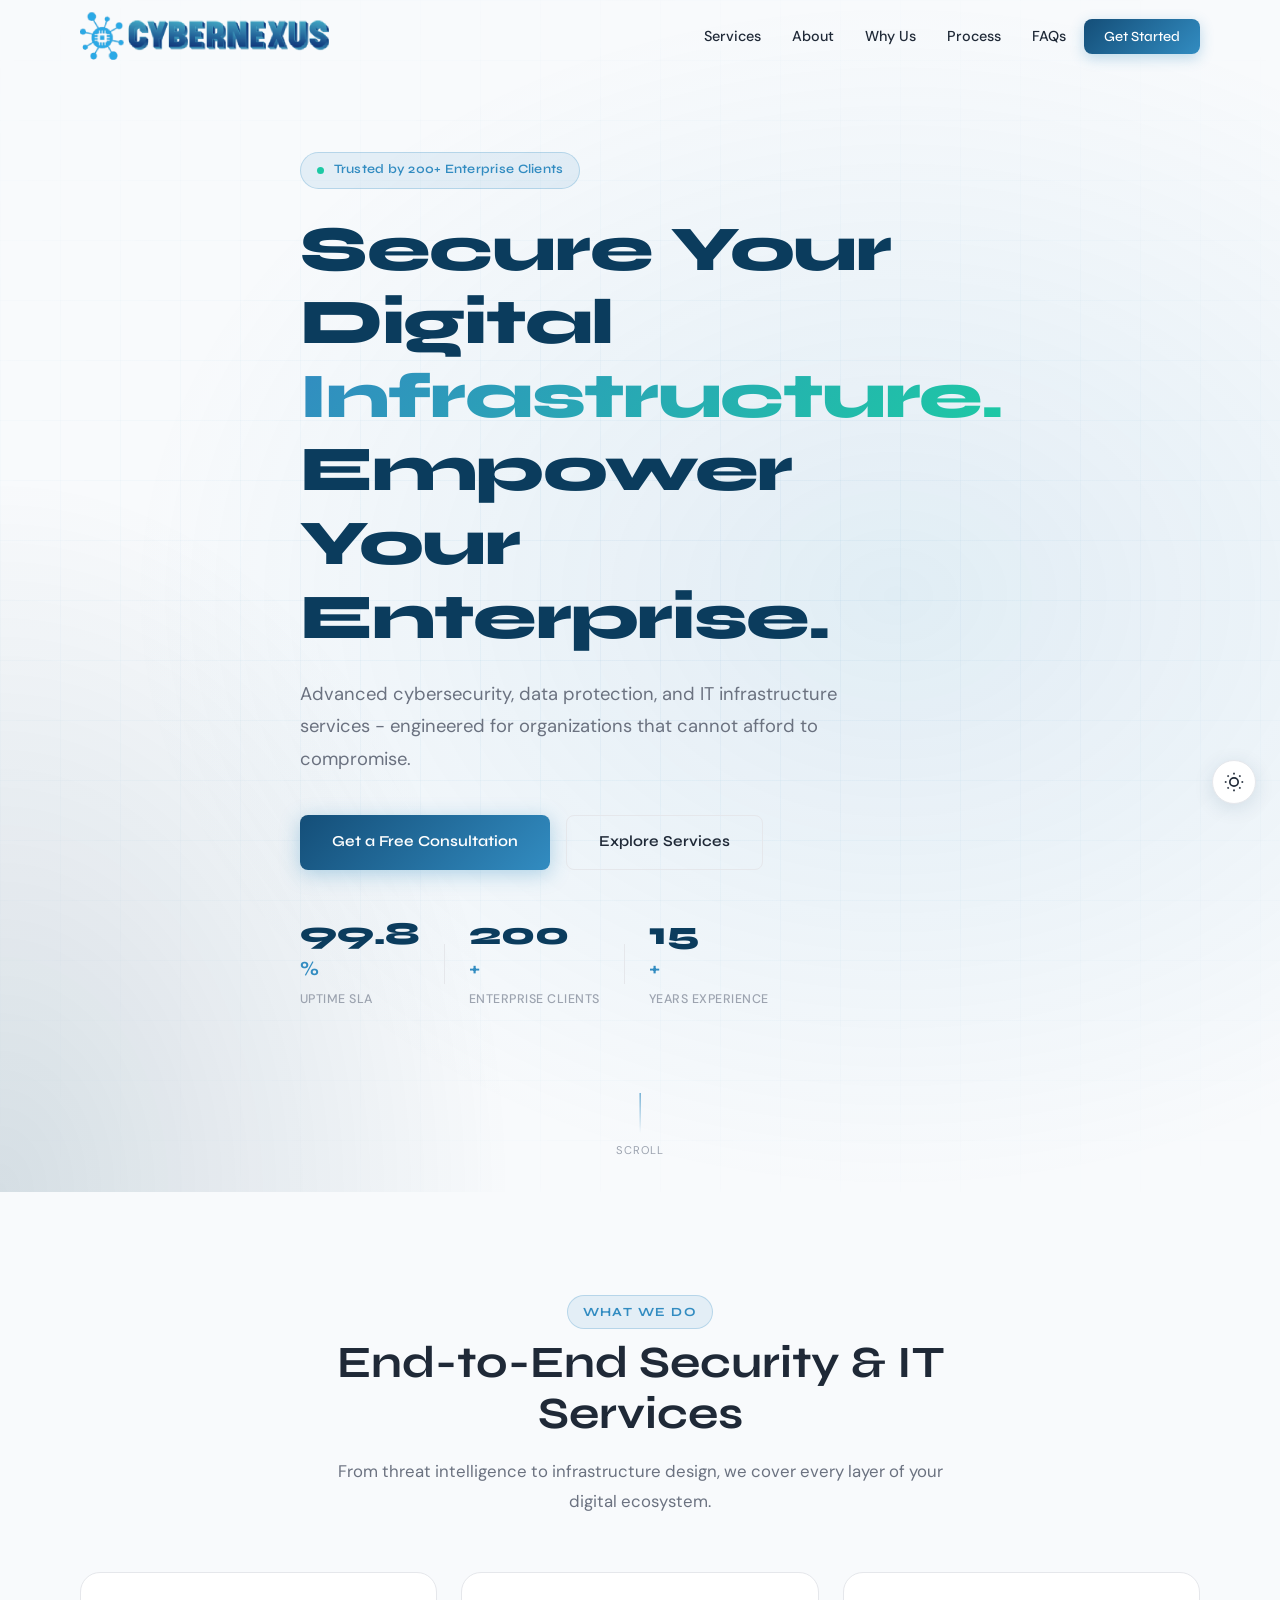
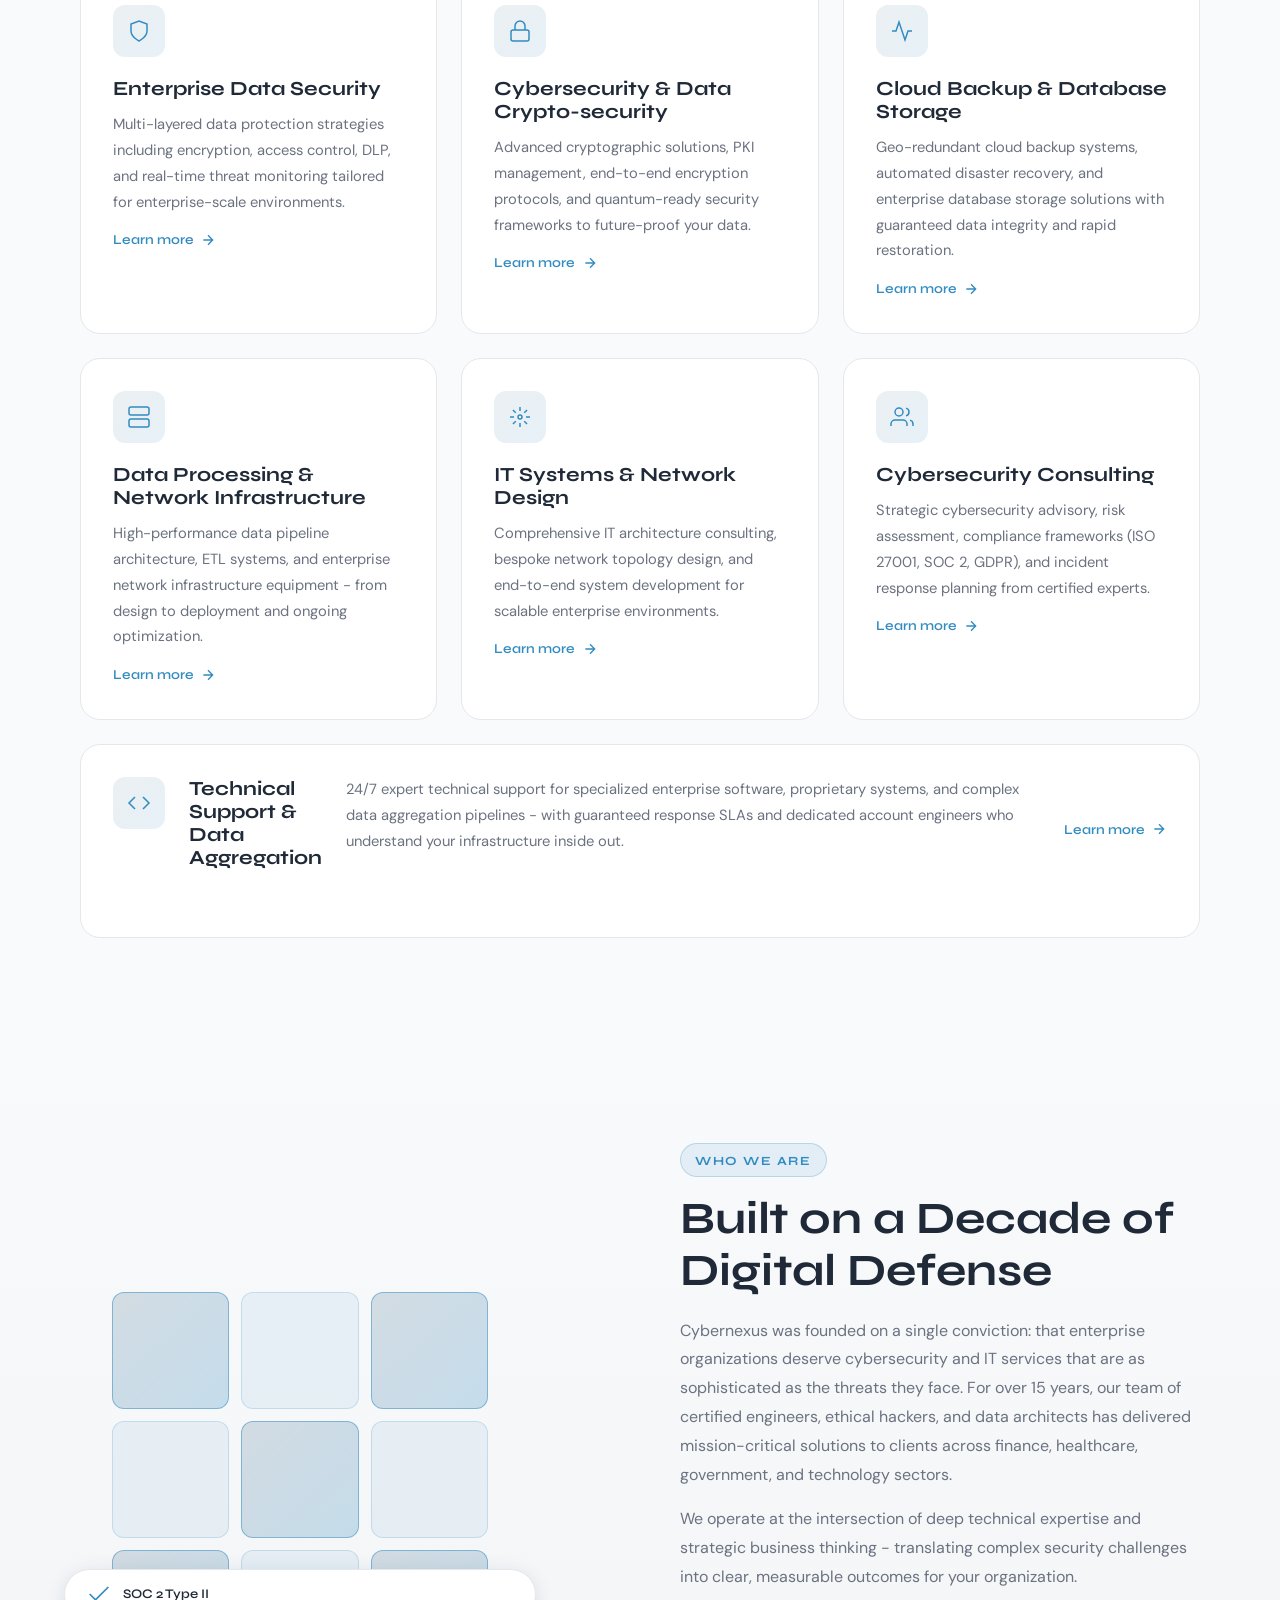
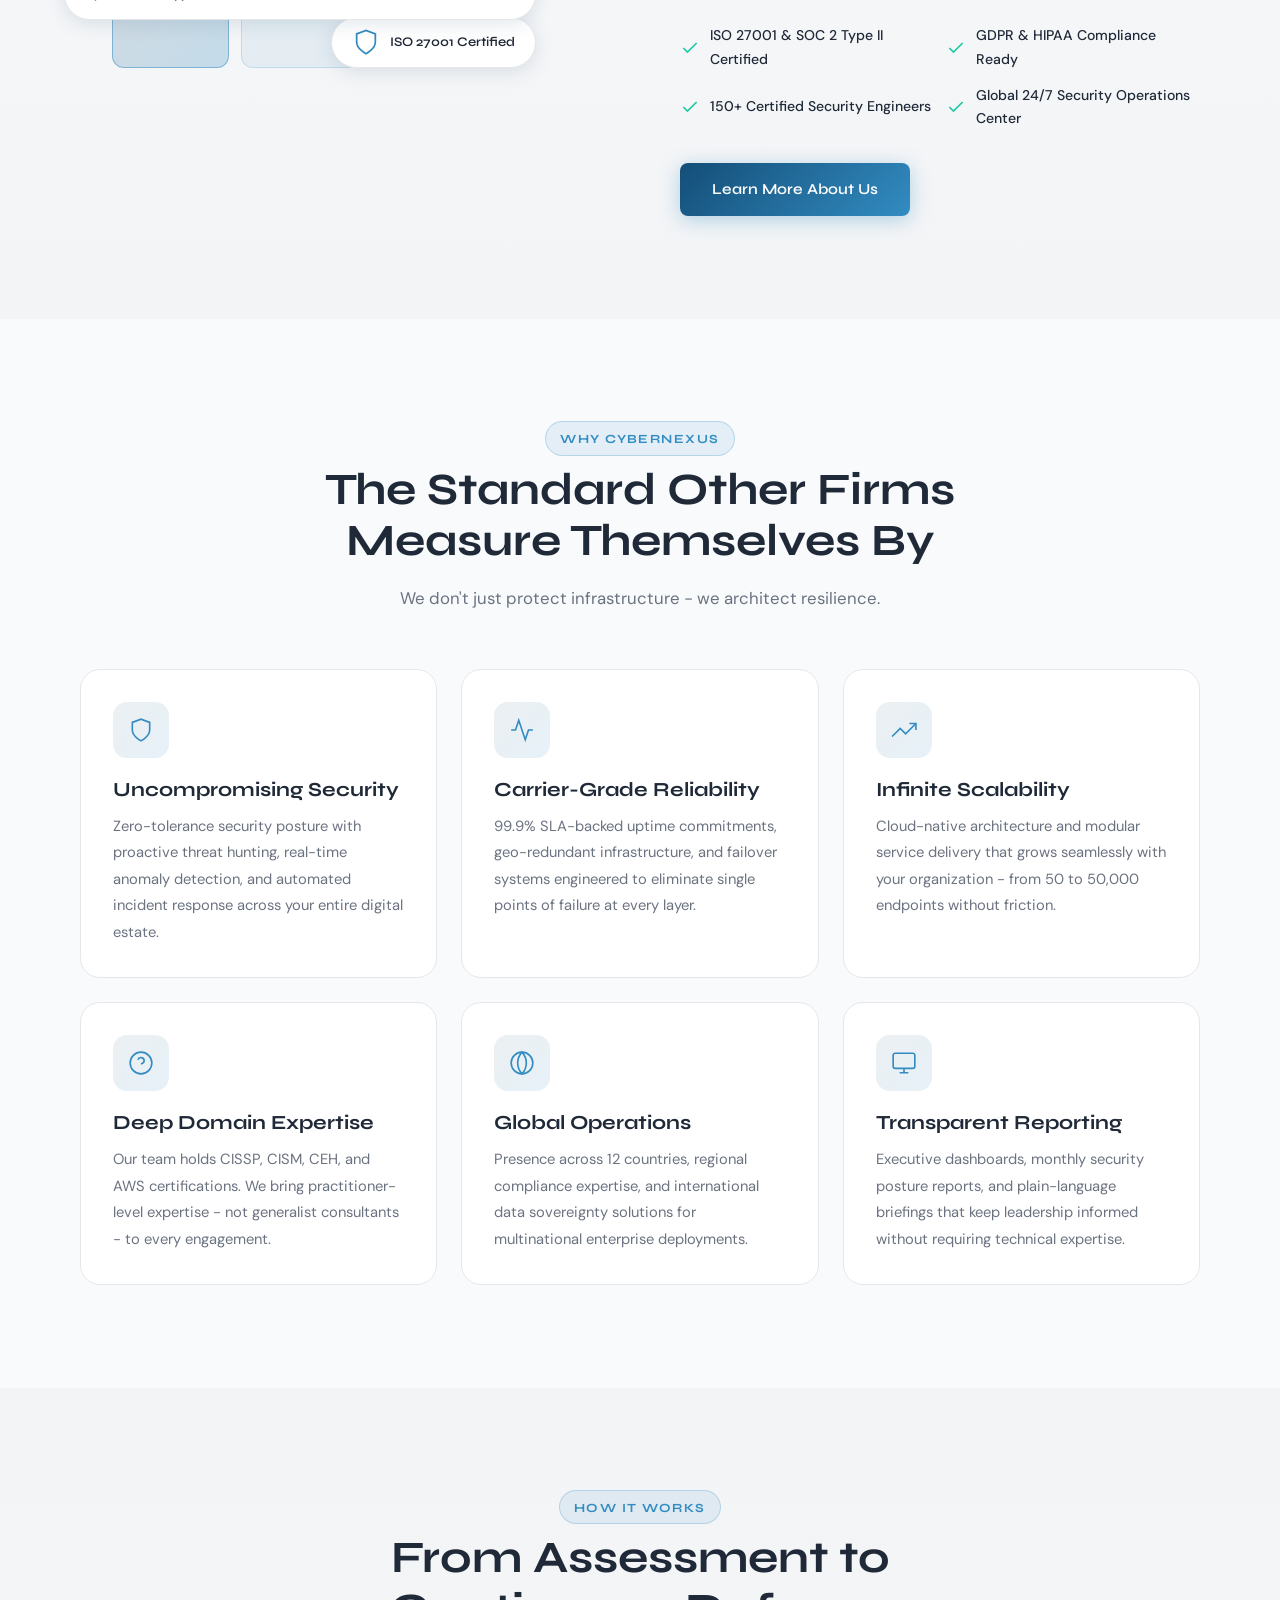
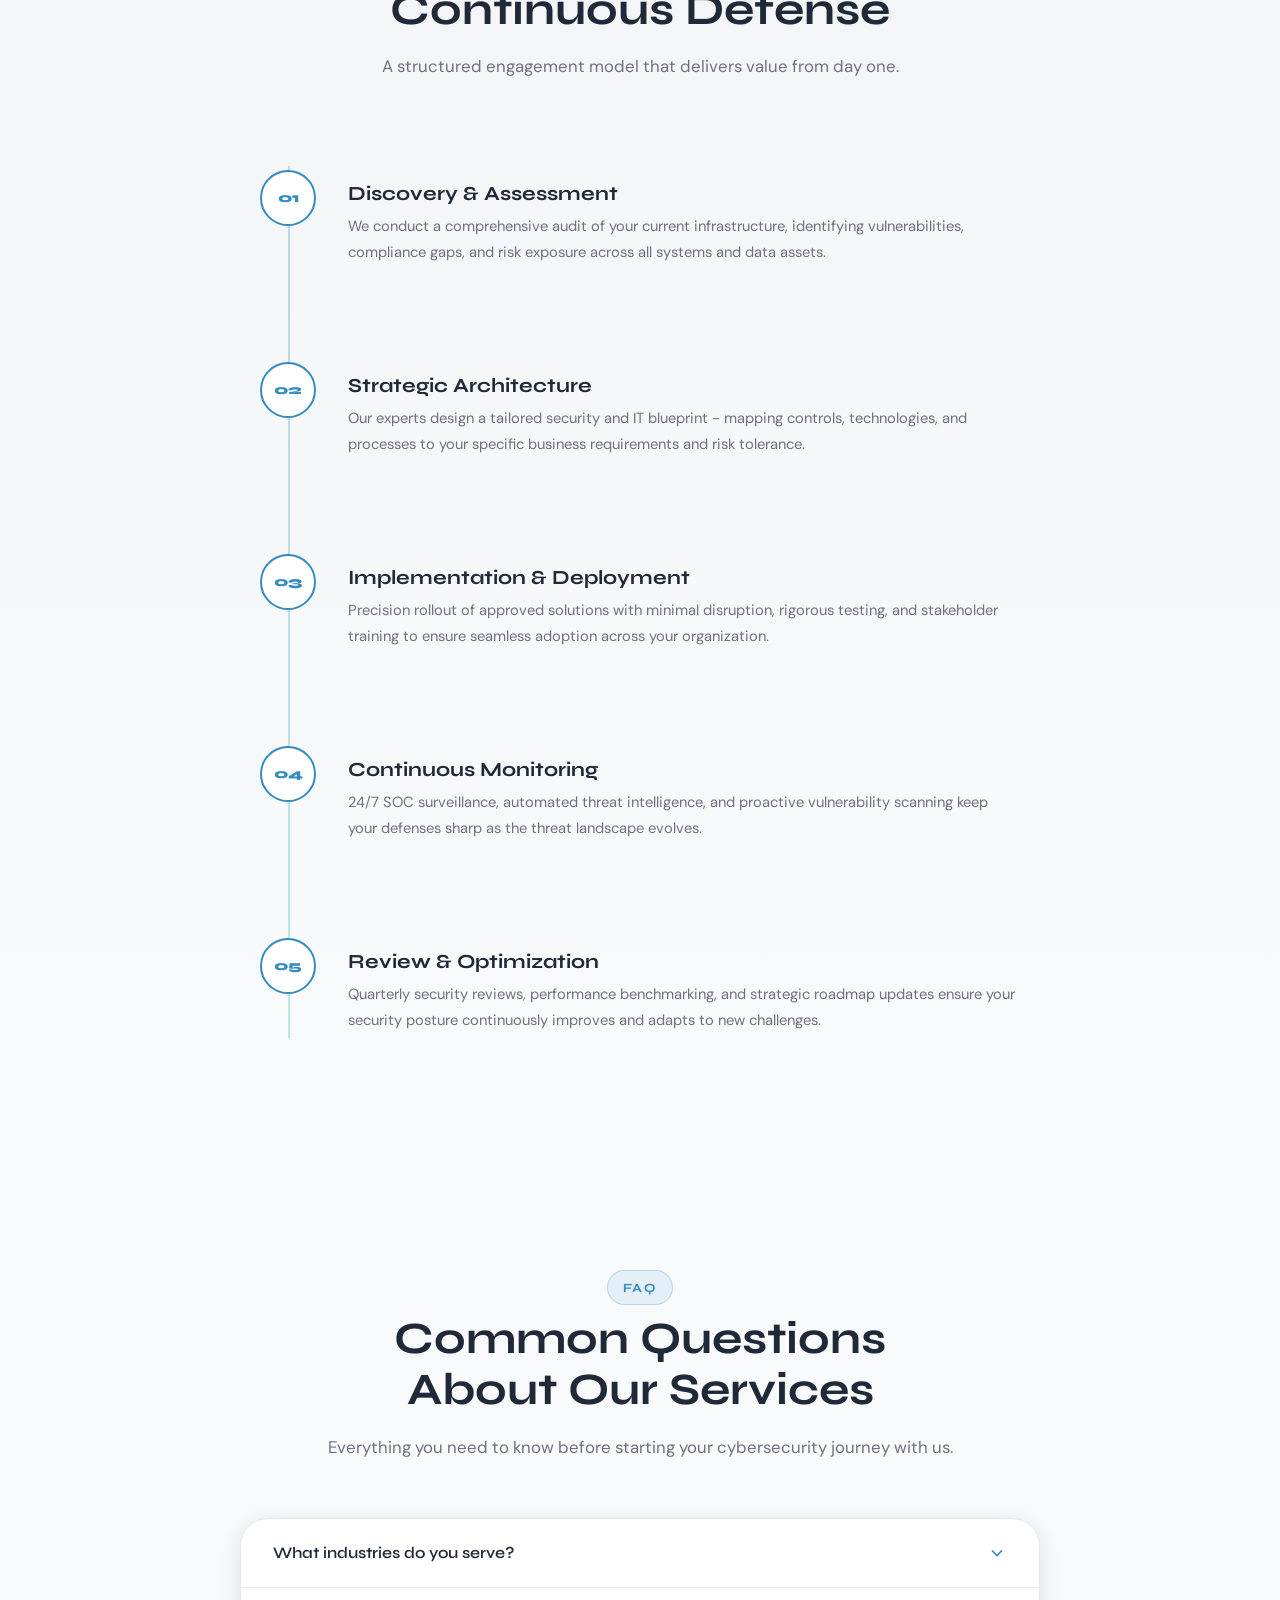
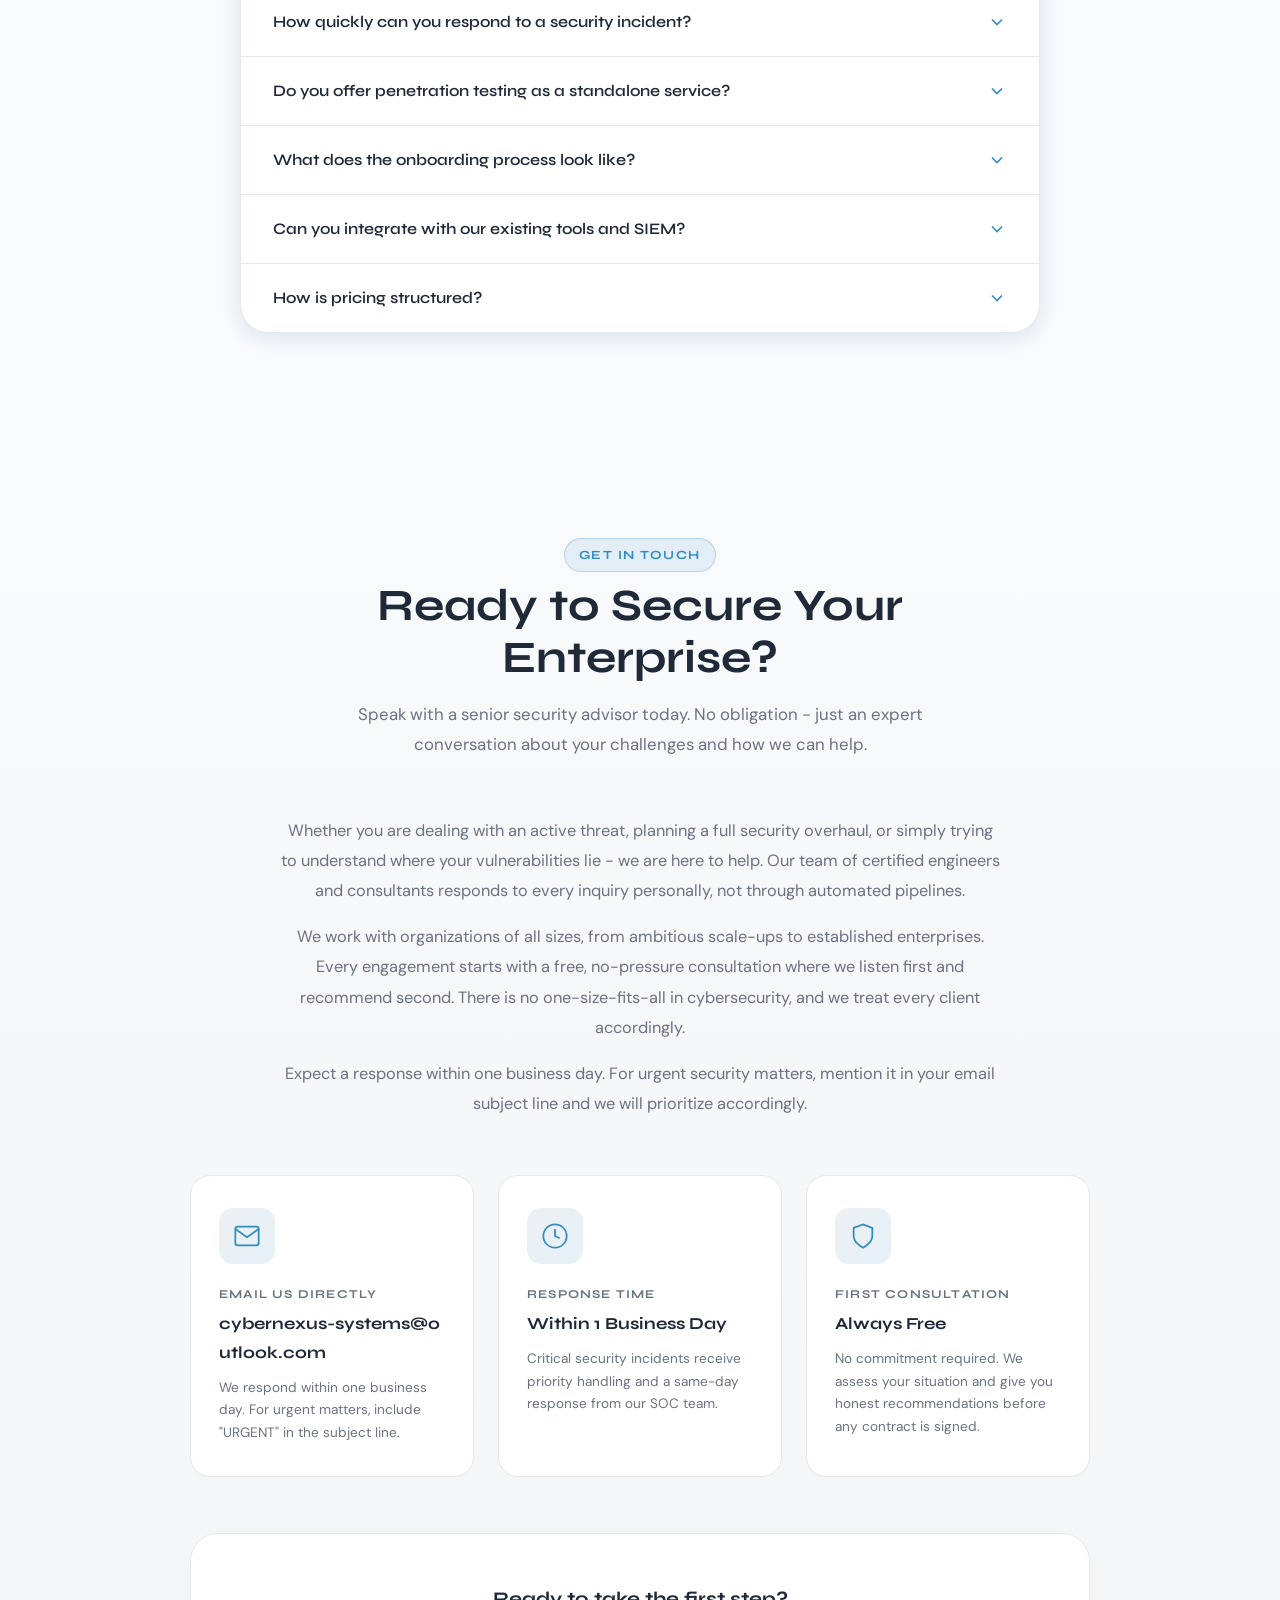
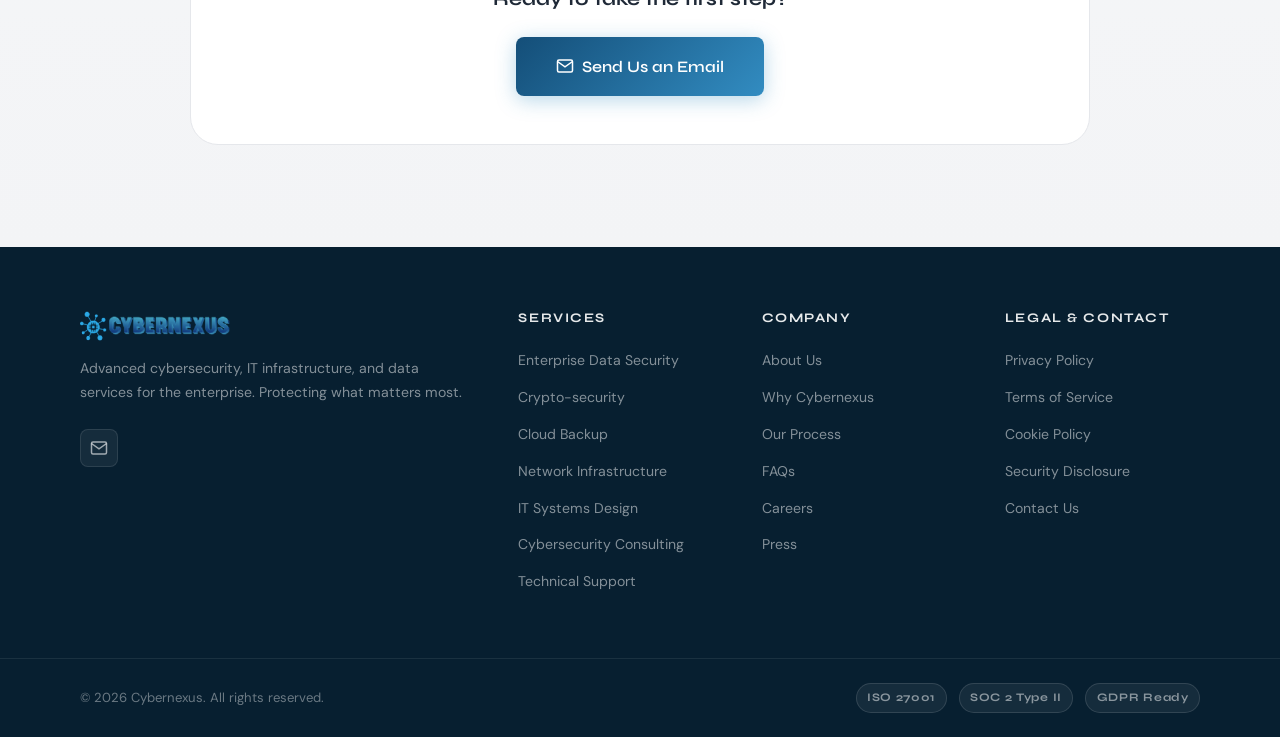
==== commit a4ca4cd1: "Update index.html" ====
--- a/index.html
+++ b/index.html
@@ -14,7 +14,7 @@
   <!-- Open Graph -->
   <meta property="og:title" content="Cybernexus | Advanced IT, Cybersecurity & Data Services" />
   <meta property="og:description" content="Enterprise-grade cybersecurity, cloud storage, and IT infrastructure services. Protect what matters most." />
-  <meta property="og:image" content="https://cybernexus.gr/og-image.jpg" />
+  <meta property="og:image" content="https://cybernexus.gr/og-image.png" />
   <meta property="og:type" content="website" />
   <meta property="og:url" content="https://cybernexus.gr" />
 
@@ -22,7 +22,7 @@
   <meta name="twitter:card" content="summary_large_image" />
   <meta name="twitter:title" content="Cybernexus | Advanced IT, Cybersecurity & Data Services" />
   <meta name="twitter:description" content="Enterprise-grade cybersecurity, cloud storage, and IT infrastructure services." />
-  <meta name="twitter:image" content="https://cybernexus.gr/og-image.jpg" />
+  <meta name="twitter:image" content="https://cybernexus.gr/og-image.png" />
 
   <!-- Favicon -->
   <link rel="icon" type="image/png" sizes="32x32" href="favicon-32x32.png" />
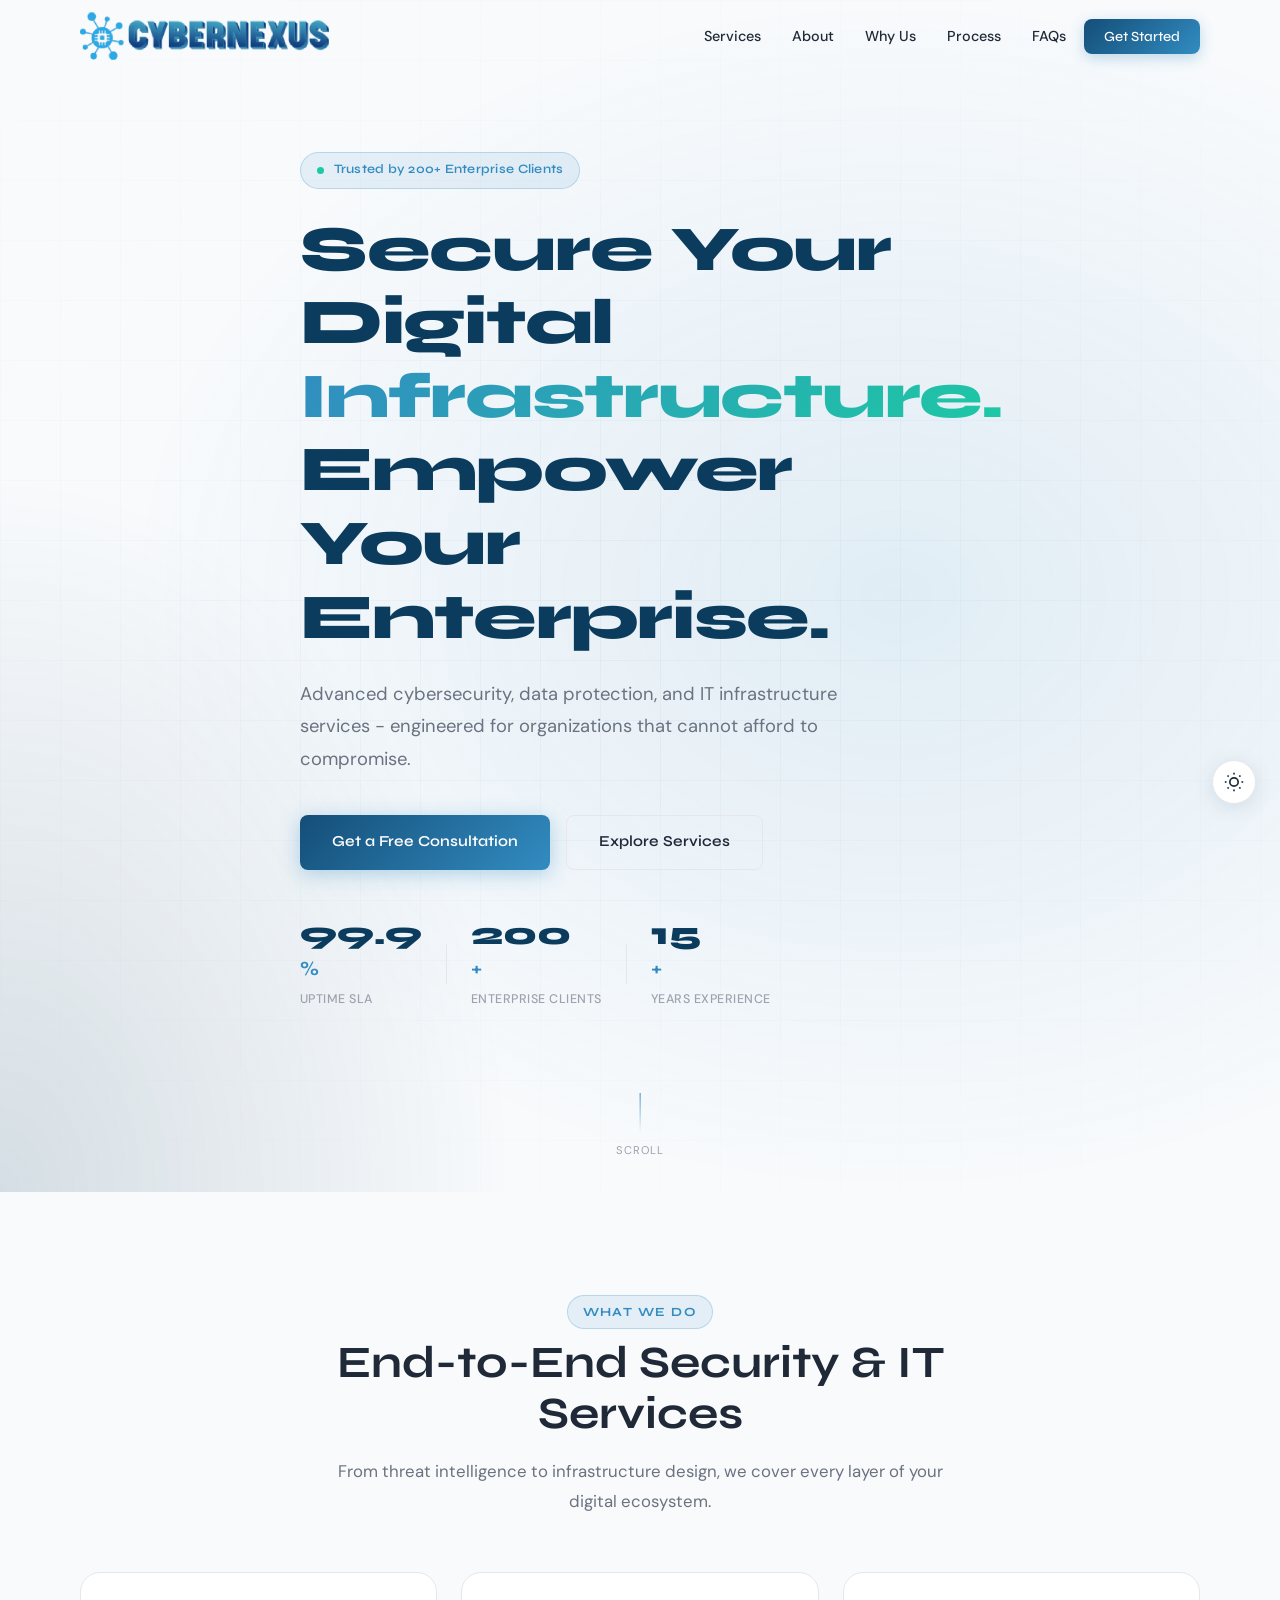
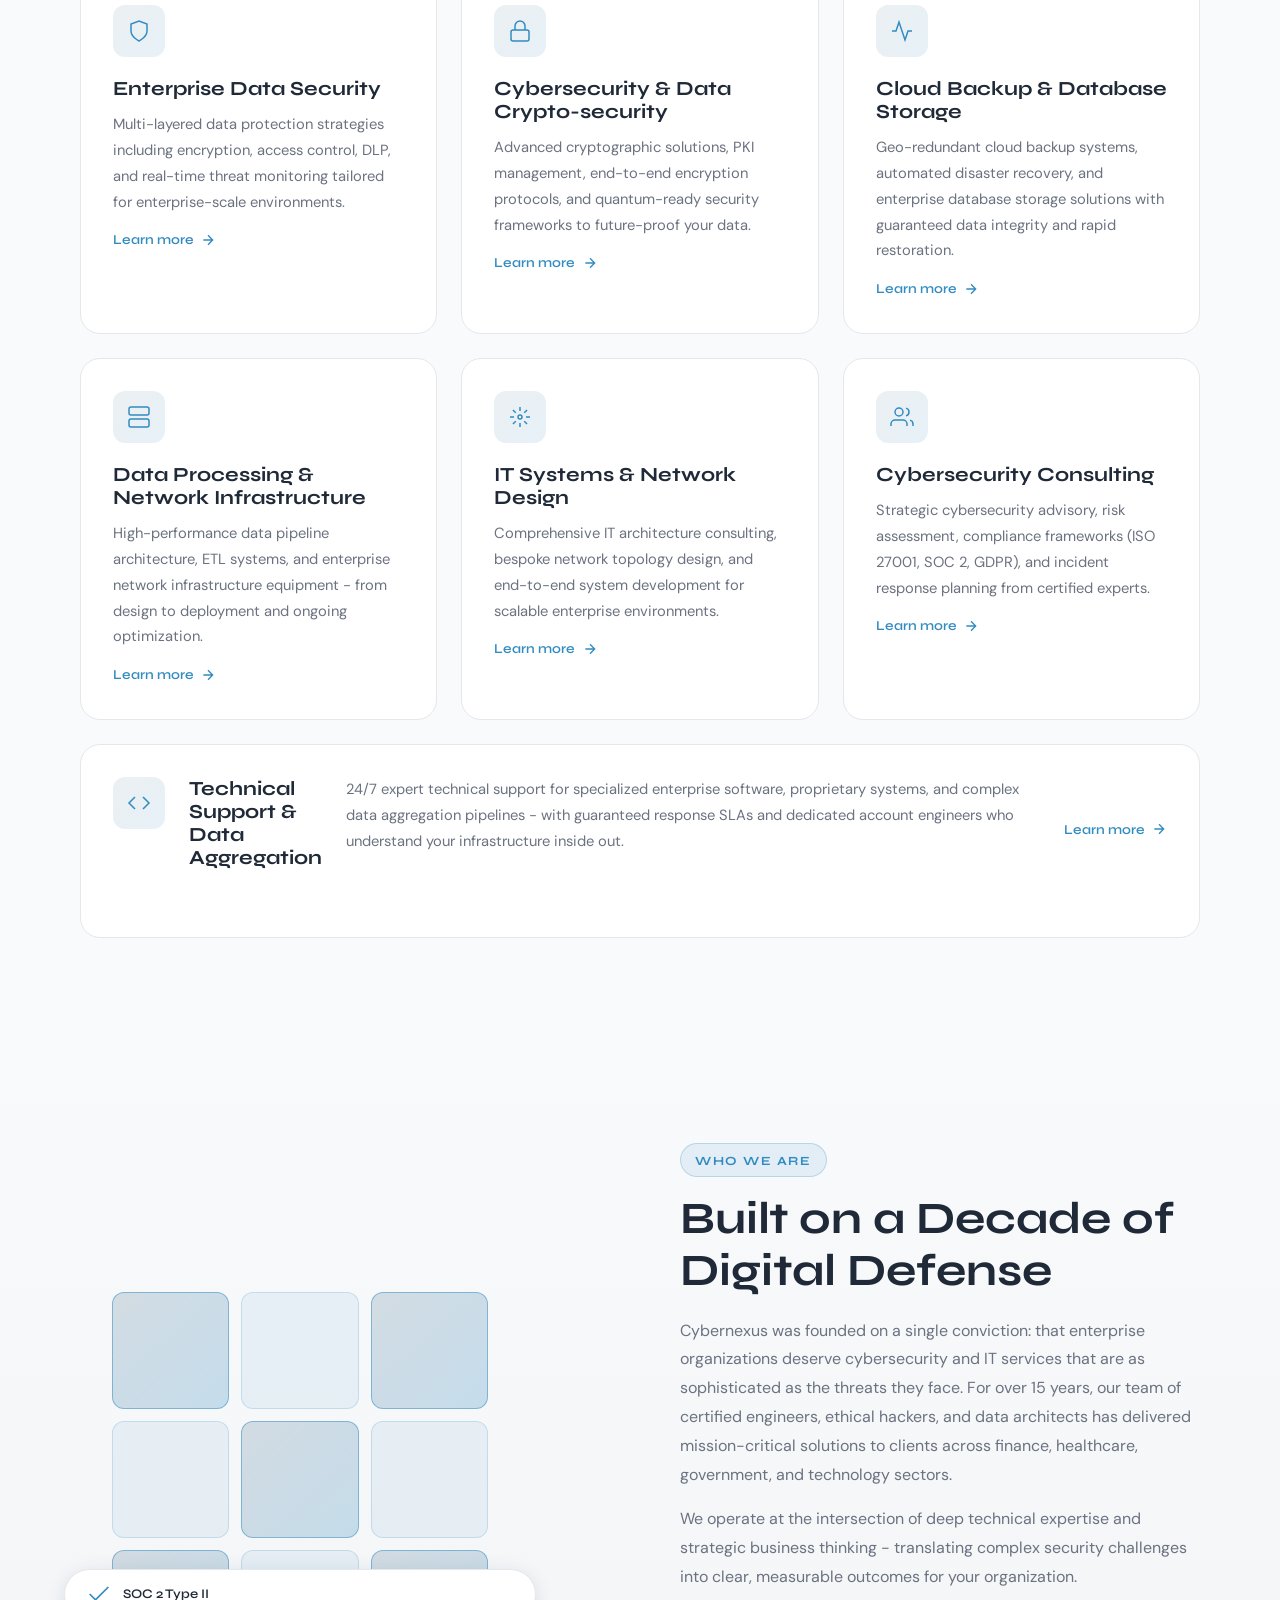
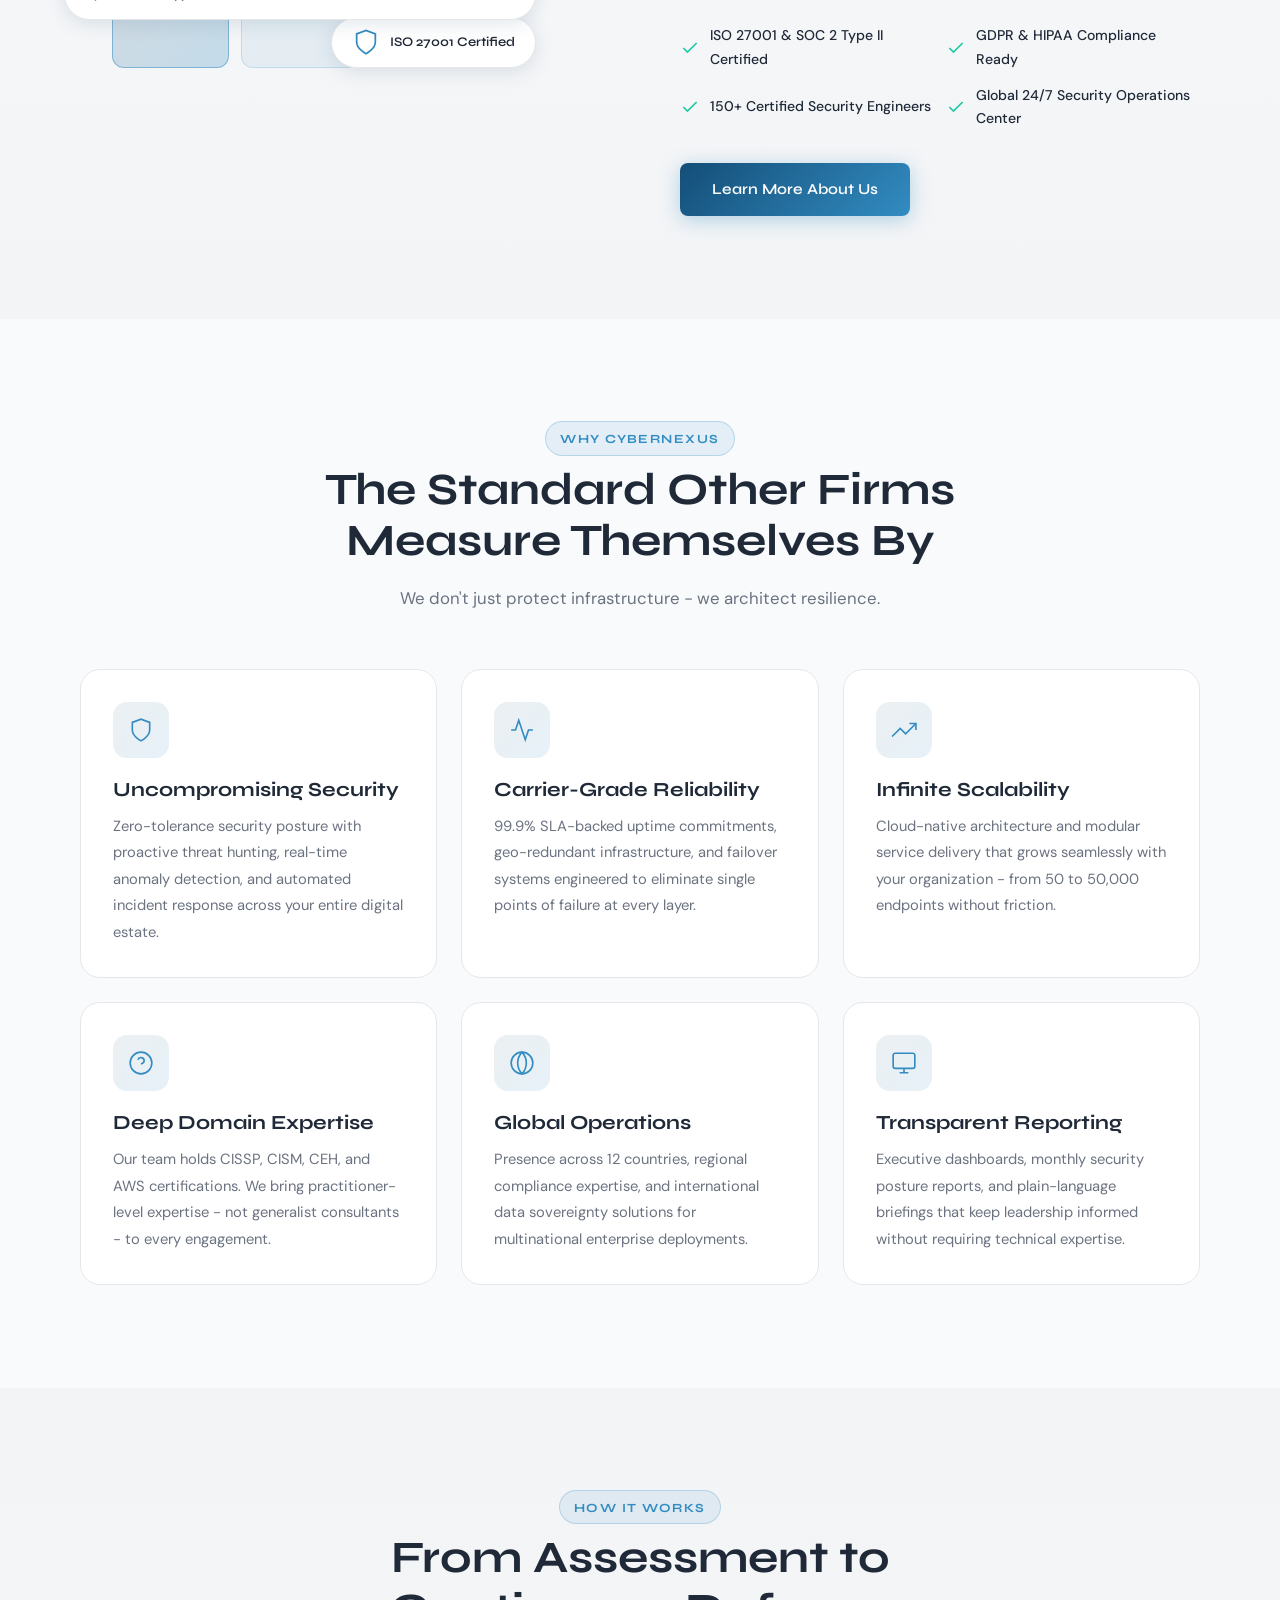
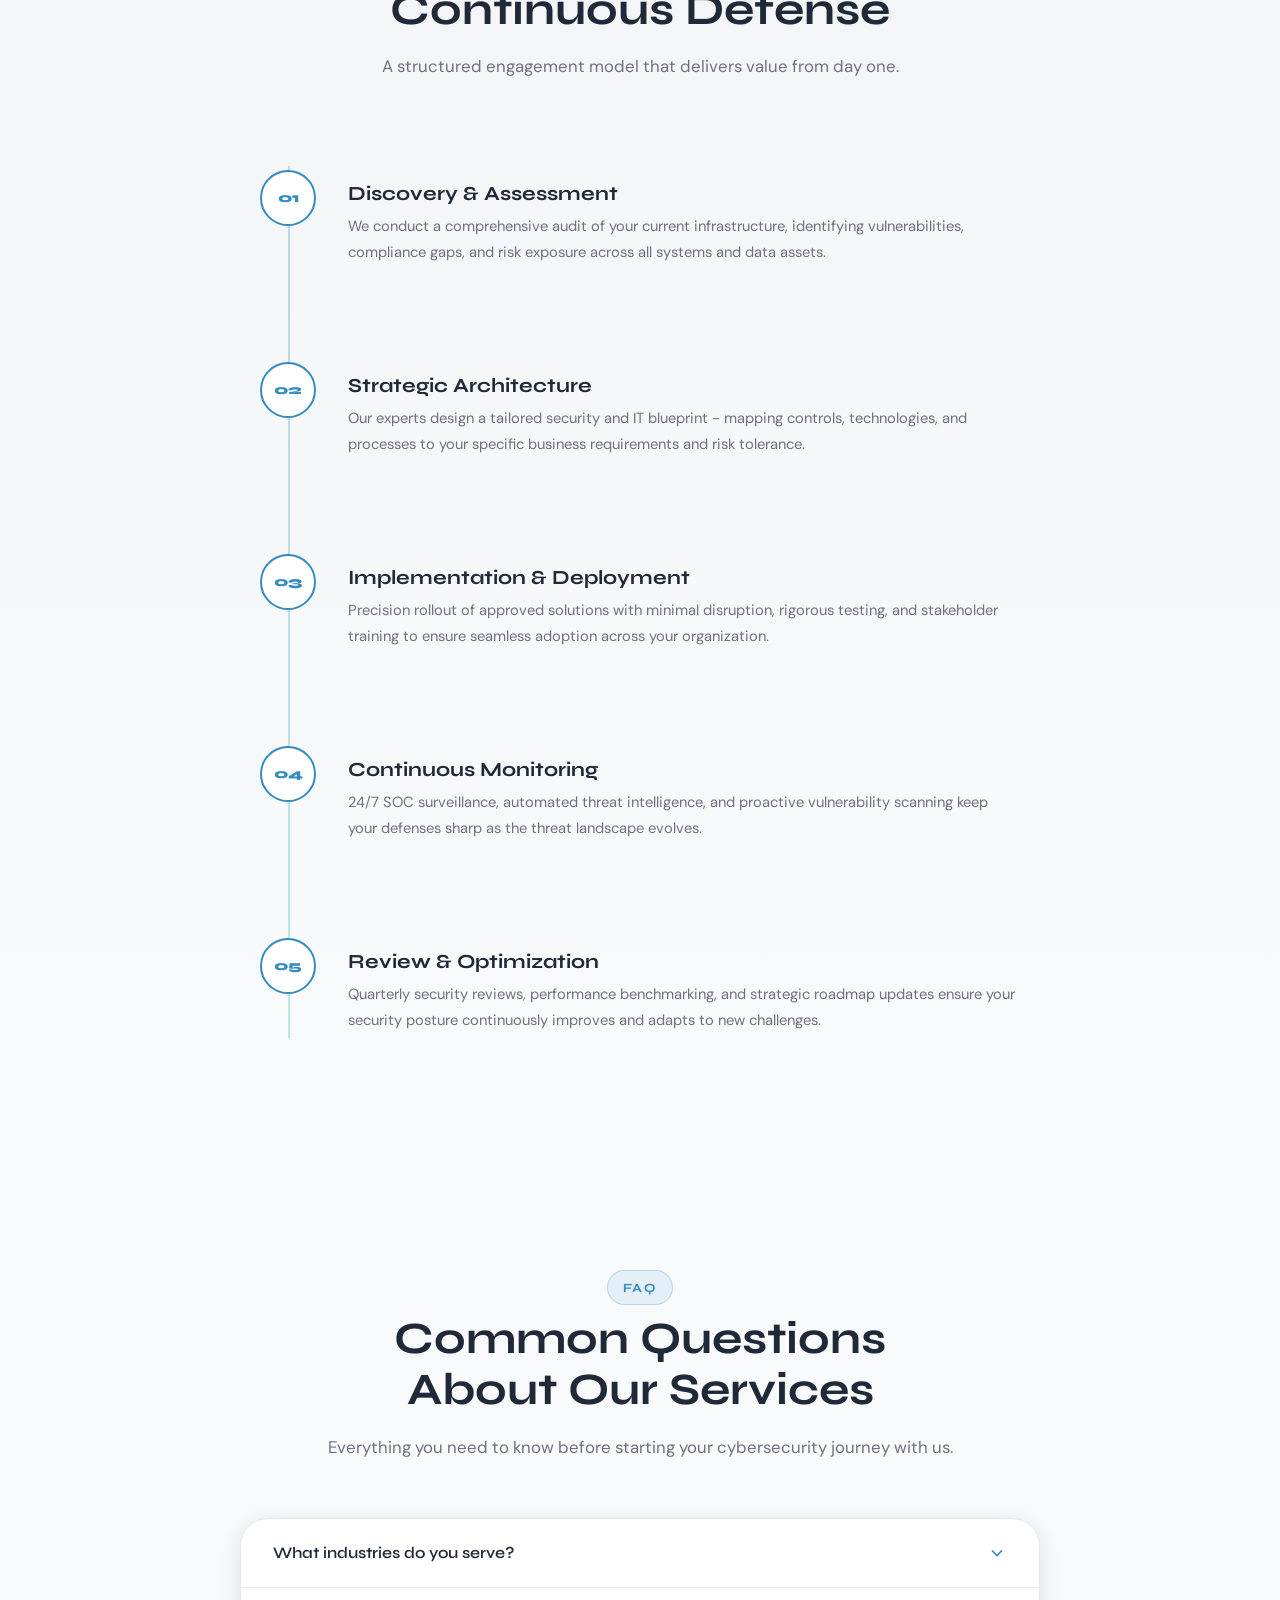
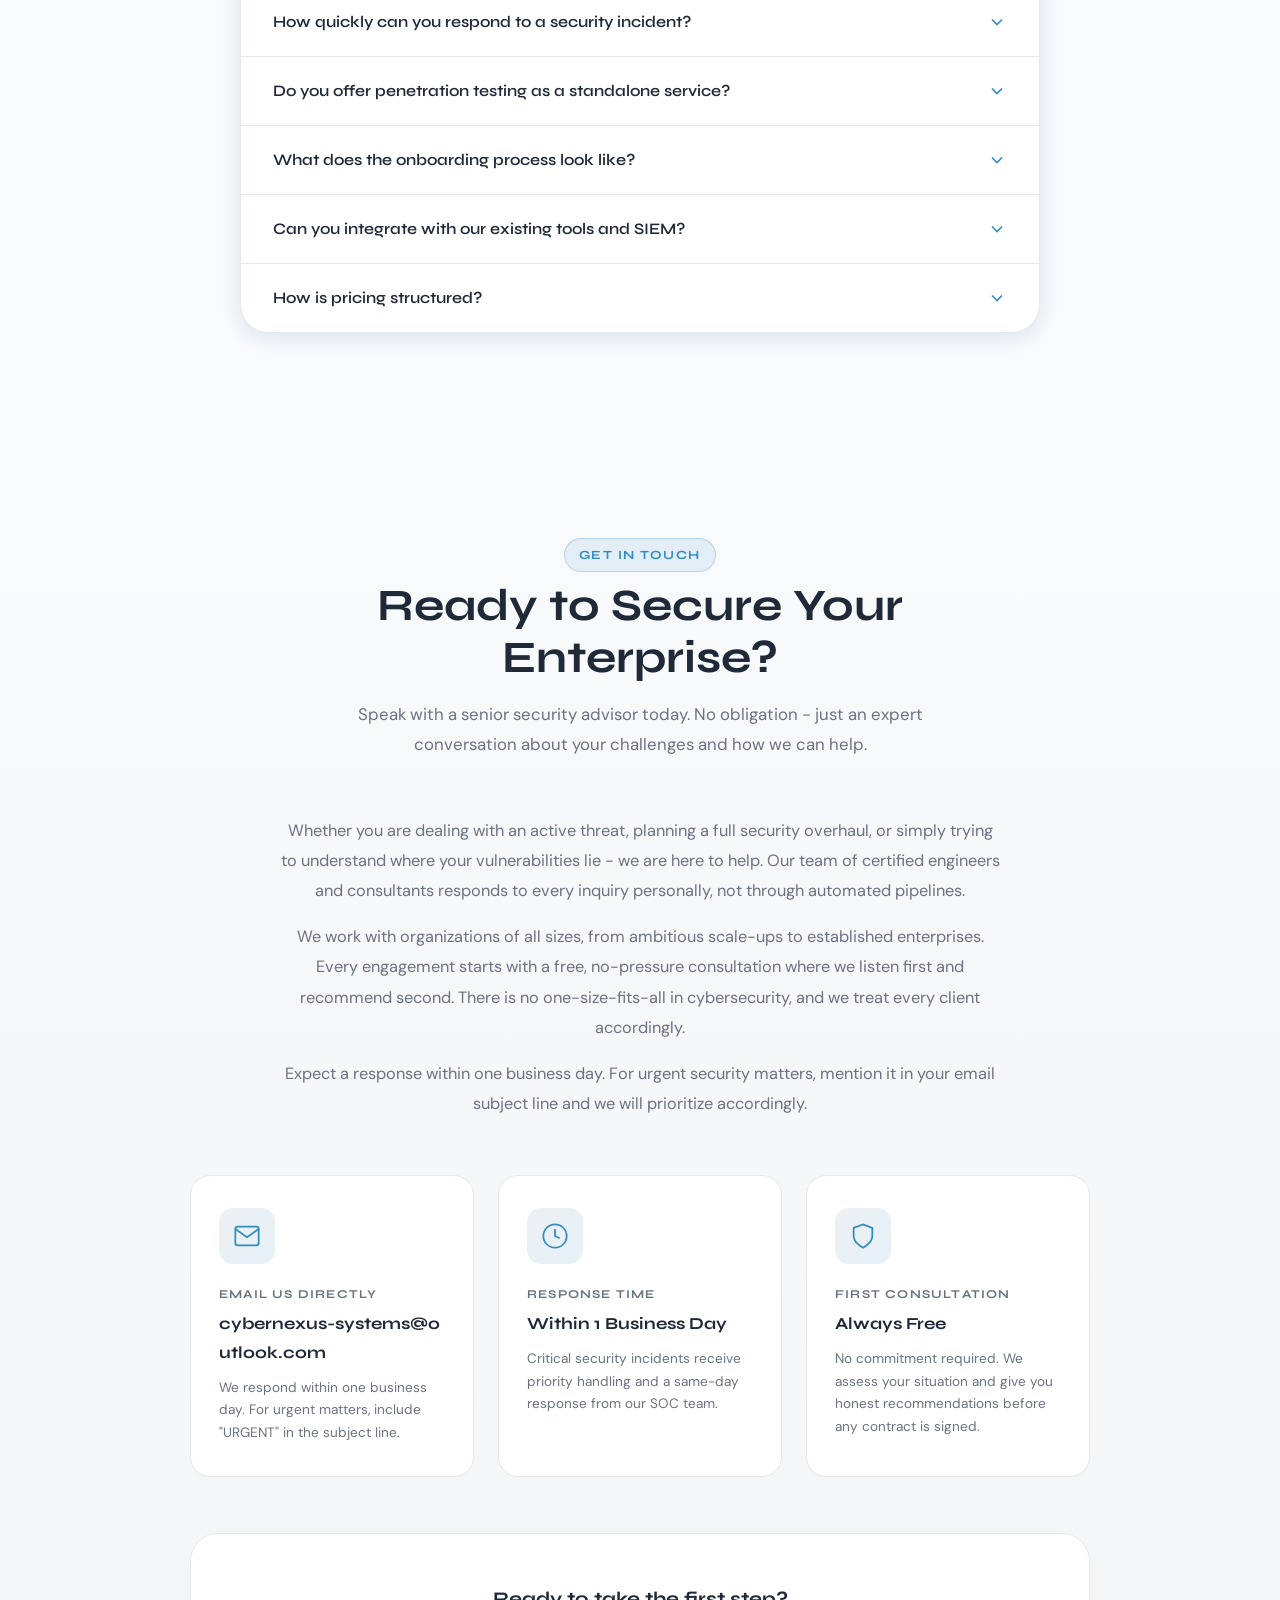
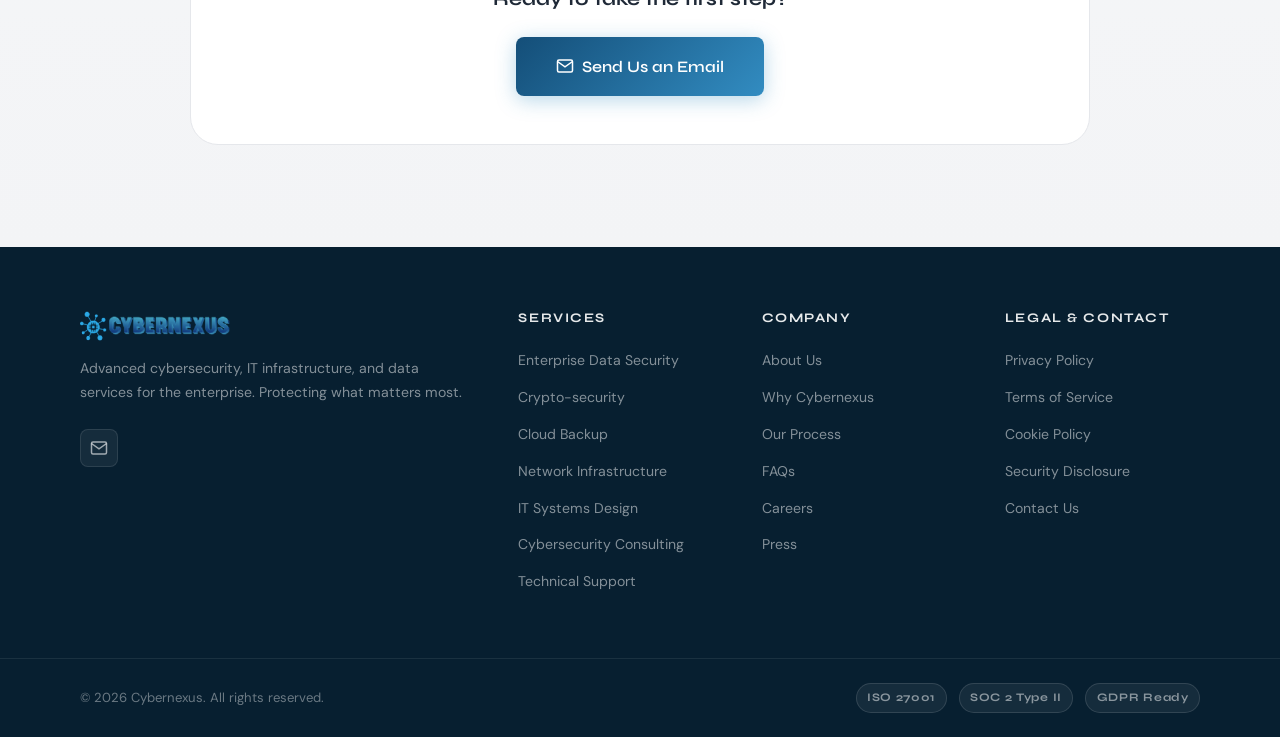
==== commit 3bf74200: "Update index.html" ====
--- a/index.html
+++ b/index.html
@@ -48,9 +48,8 @@
     "description": "Advanced IT, cybersecurity, and data services for enterprise clients.",
     "contactPoint": {
       "@type": "ContactPoint",
-      "telephone": "+1-800-NEXUS",
       "contactType": "customer support",
-      "email": "info@cybernexus.com"
+      "email": "cybernexus-systems@outlook.com"
     },
     "sameAs": [
       "https://www.linkedin.com/company/cybernexus",
@@ -98,7 +97,7 @@
   <header id="header" role="banner">
     <nav class="nav-container" aria-label="Main navigation">
       <a href="#hero" class="logo" aria-label="Cybernexus Home">
-  <img src="logo.png" alt="Cybernexus" height="40" />
+  <img src="logo.png" alt="Cybernexus" height="50" />
 </a>
 
       <ul class="nav-links" role="list">
--- a/style.css
+++ b/style.css
@@ -1298,6 +1298,7 @@
 }
 
 @media (max-width: 768px) {
+  h1 {font-size: clamp(2.0rem, 5vw, 4rem);}
   .nav-links { display: none; }
   .hamburger { display: flex; }
 
@@ -1398,4 +1399,4 @@
 @media (max-width: 600px) {
   .faq-question { padding: 1.25rem 1.25rem; font-size: 0.92rem; }
   .faq-answer p  { padding: 0 1.25rem 1.25rem; }
-}+}
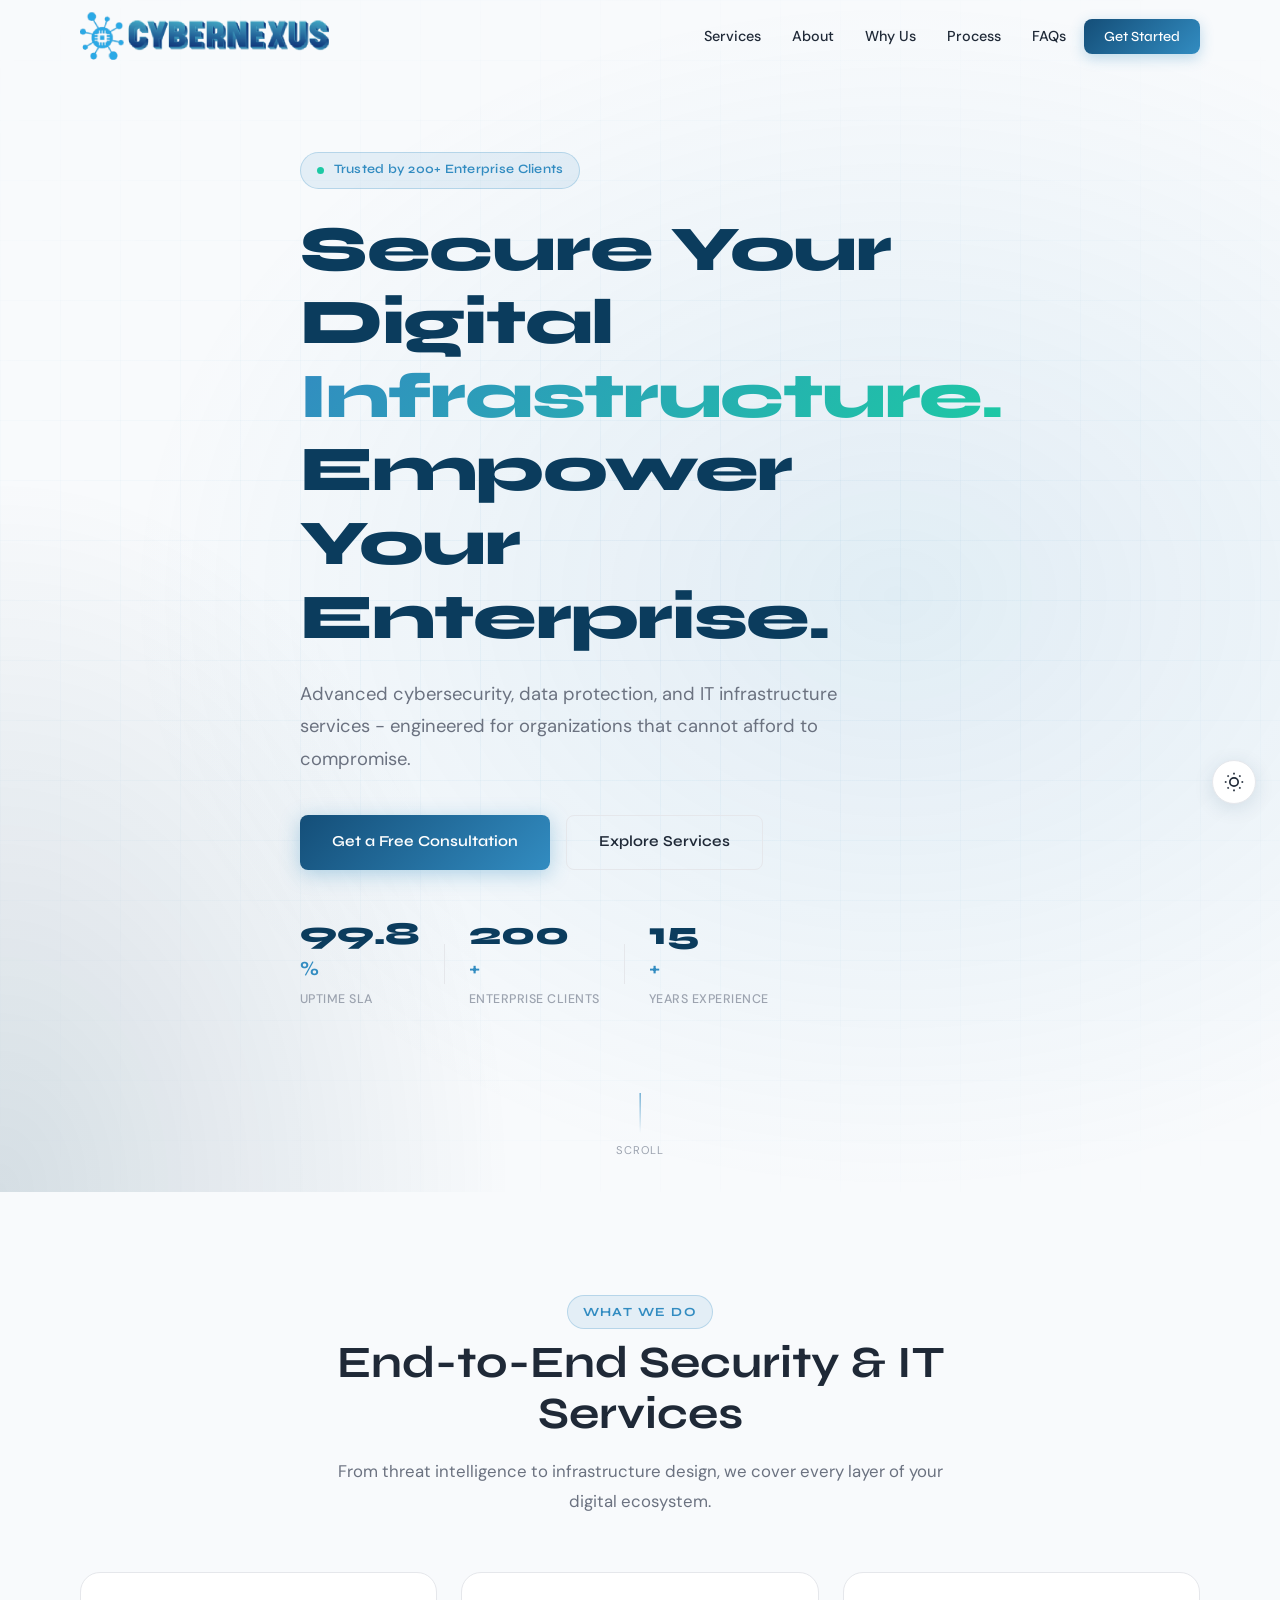
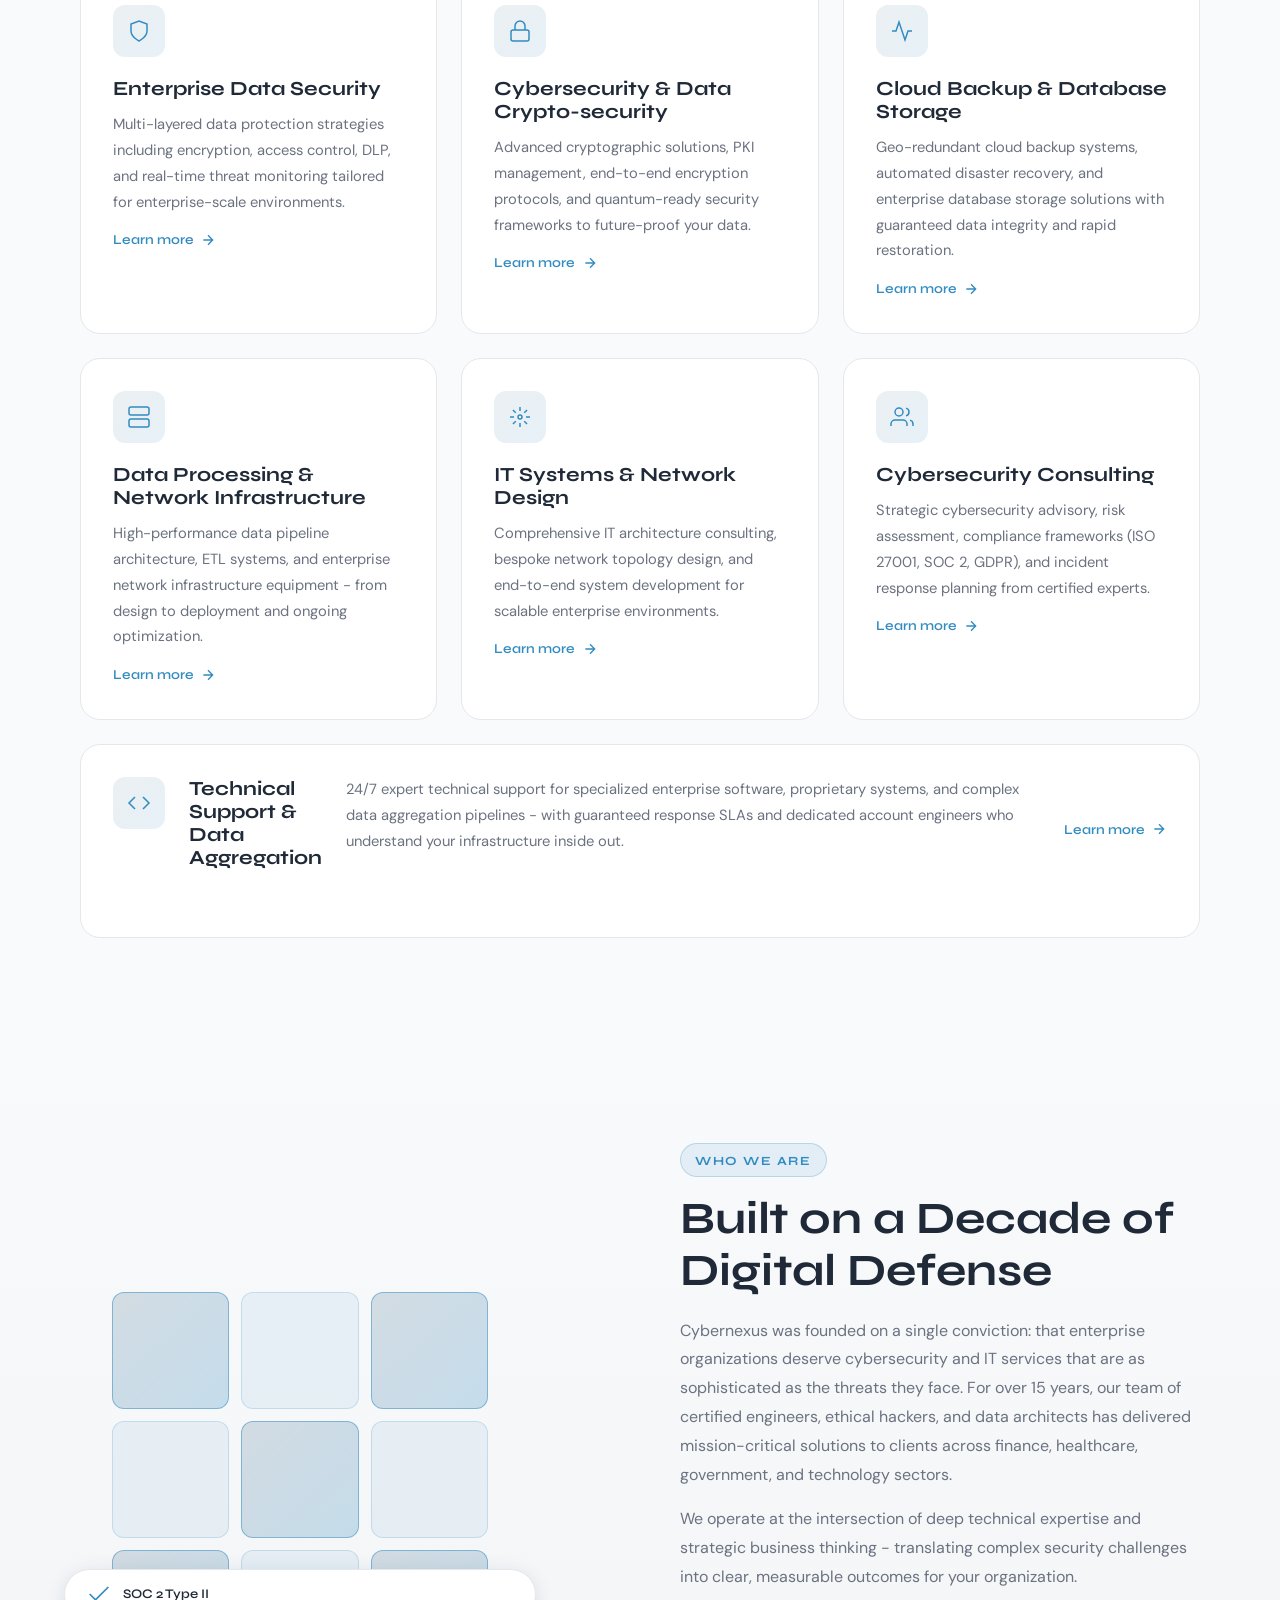
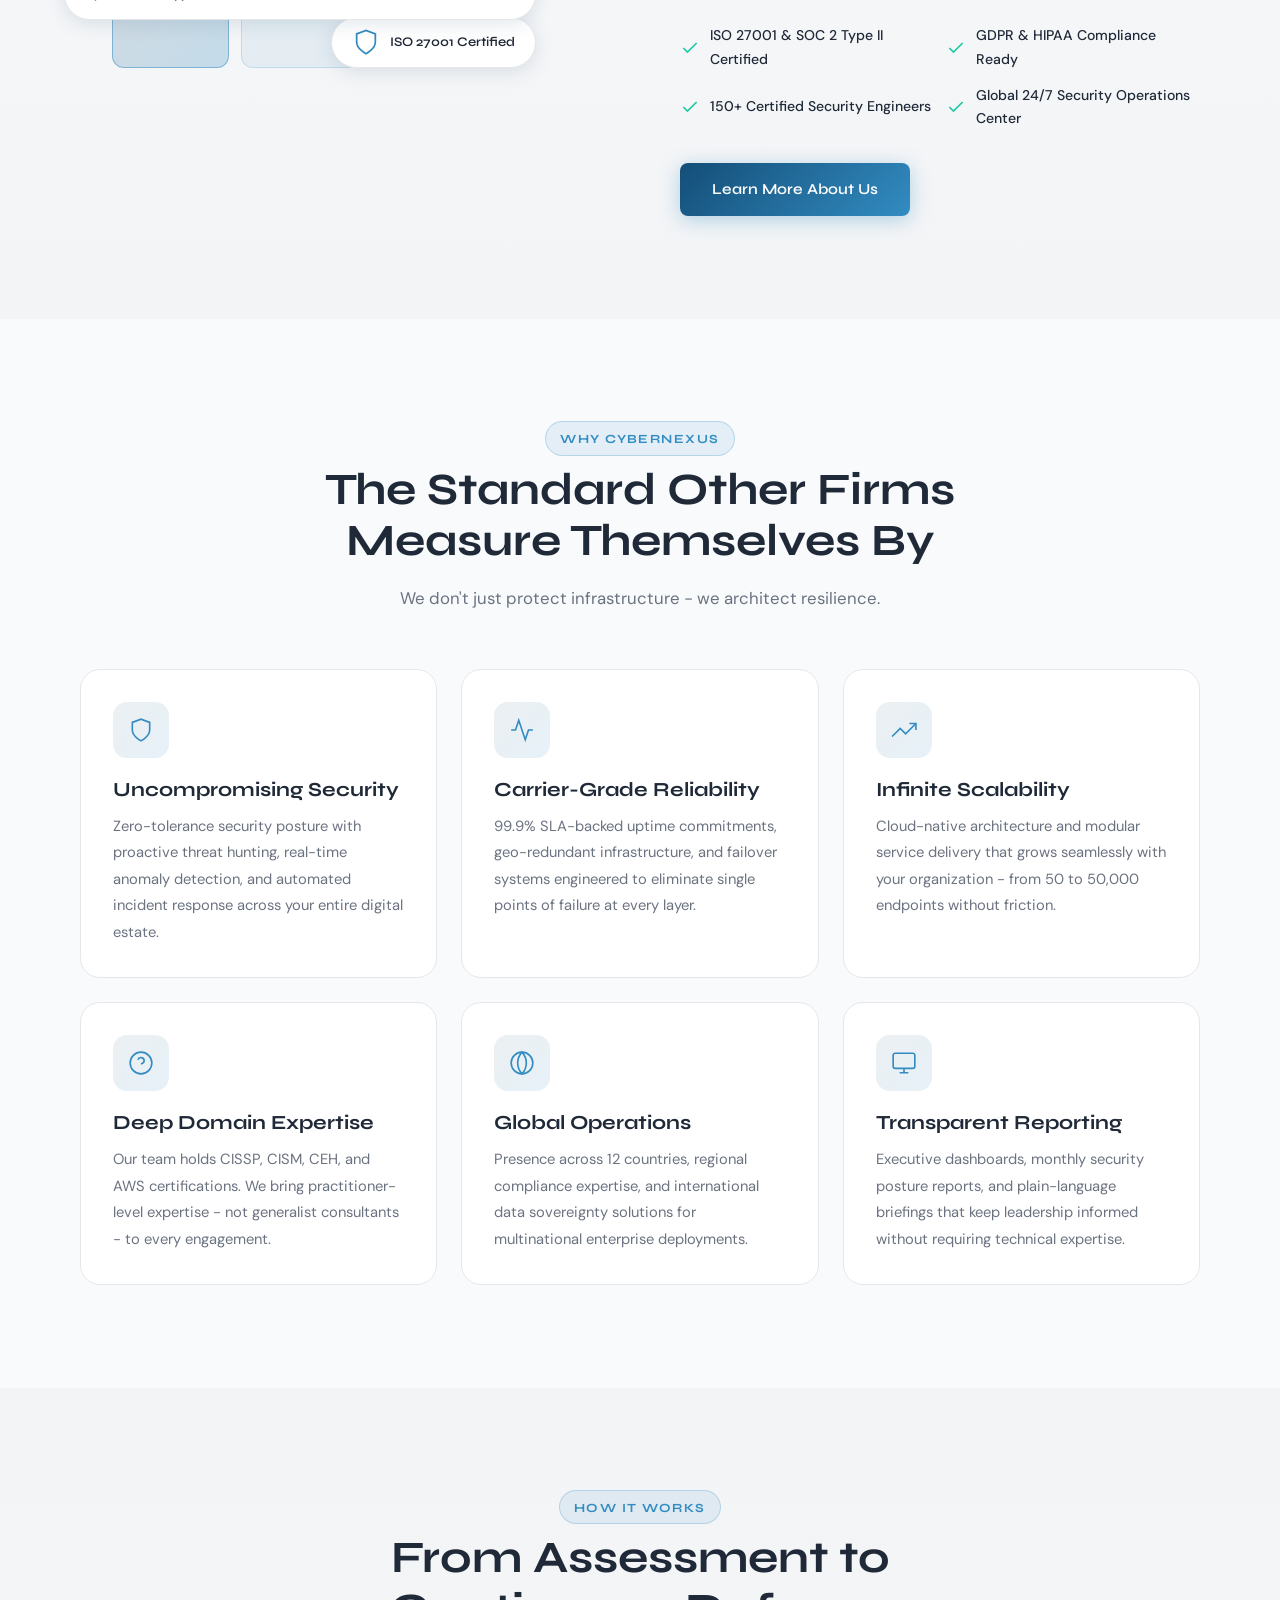
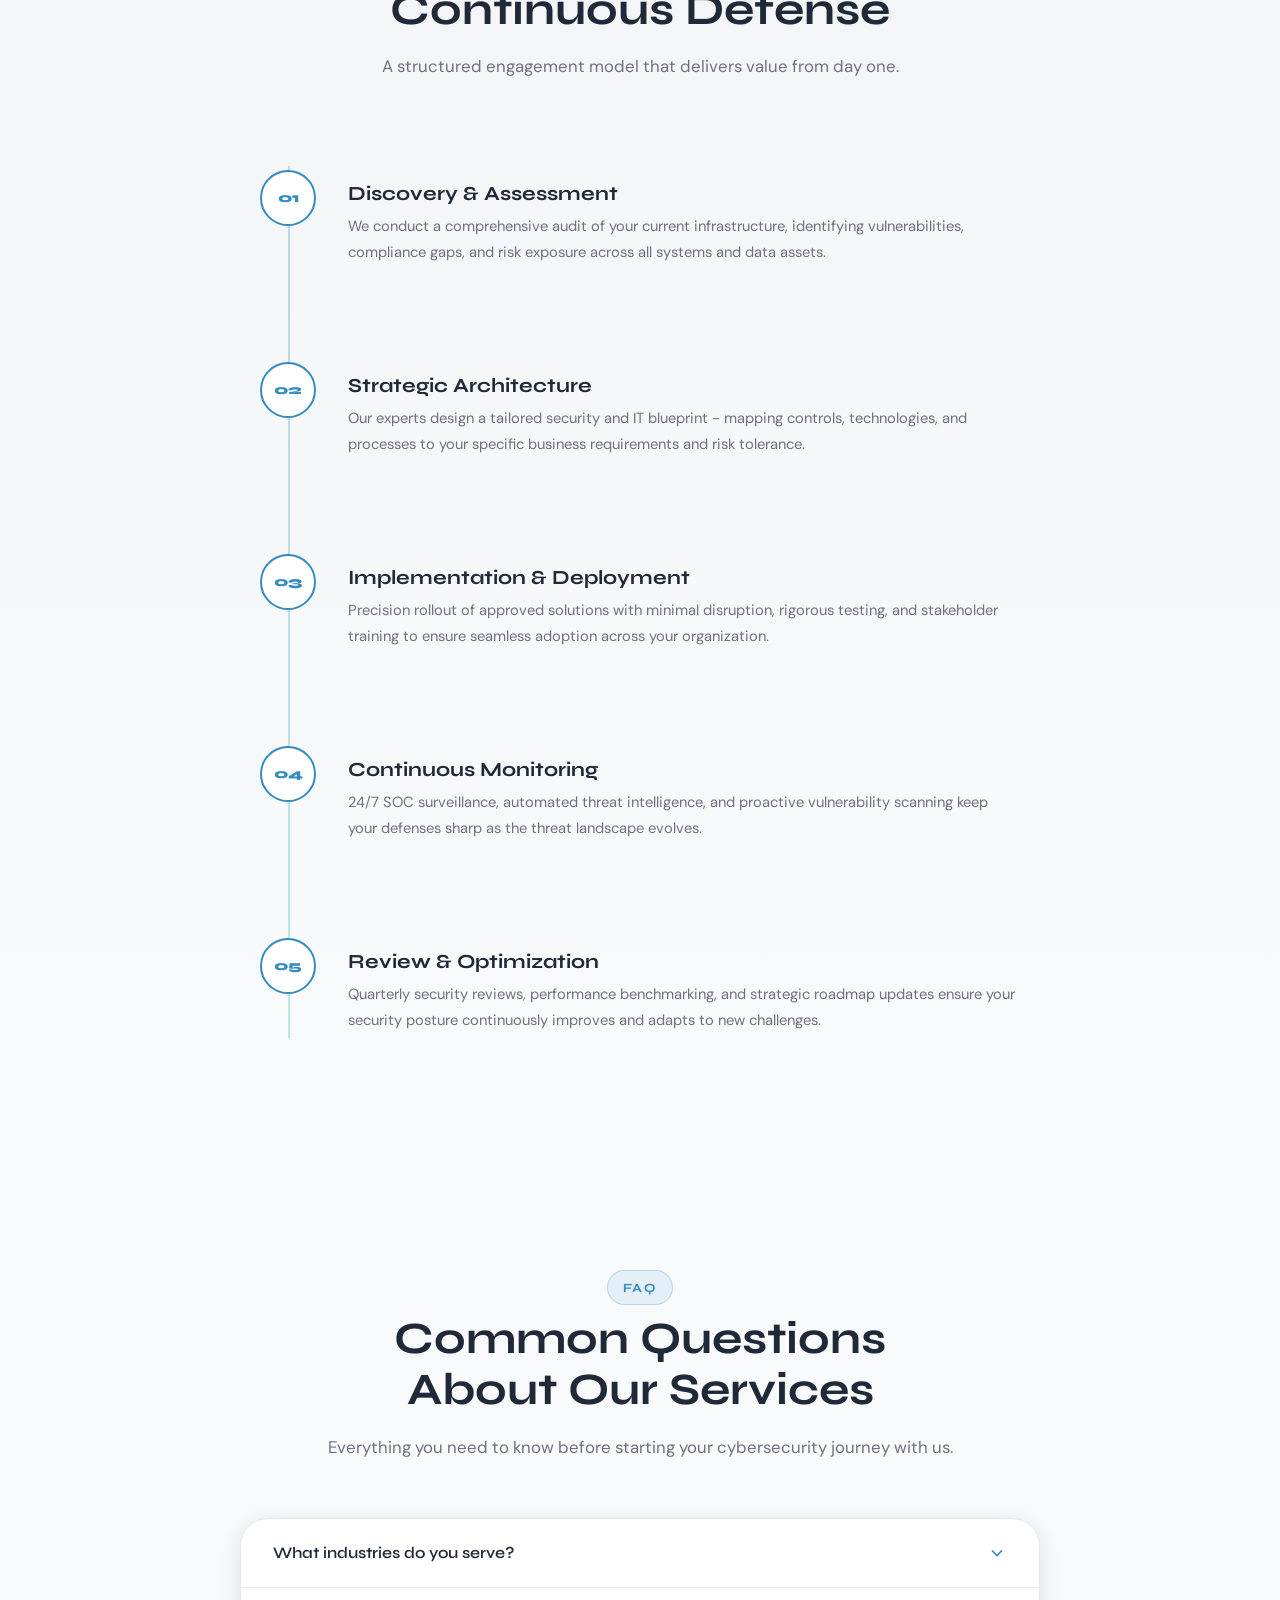
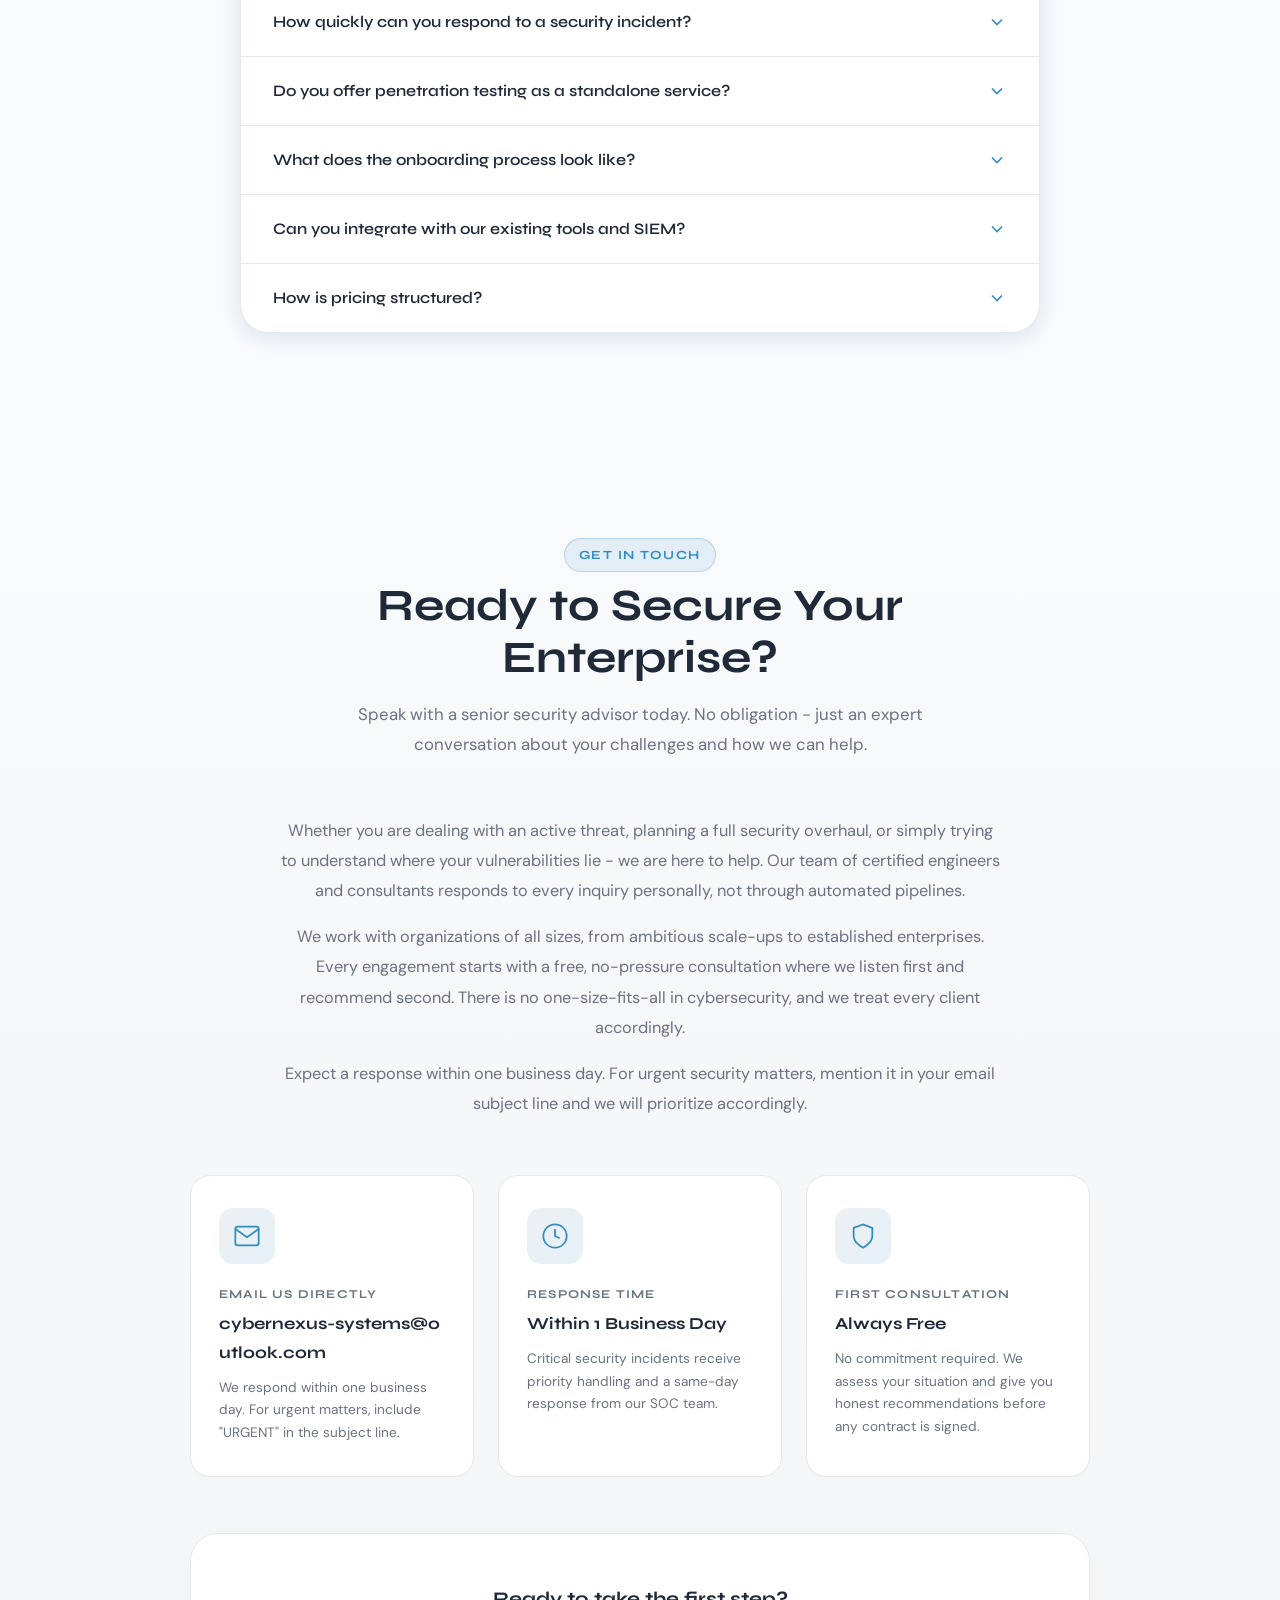
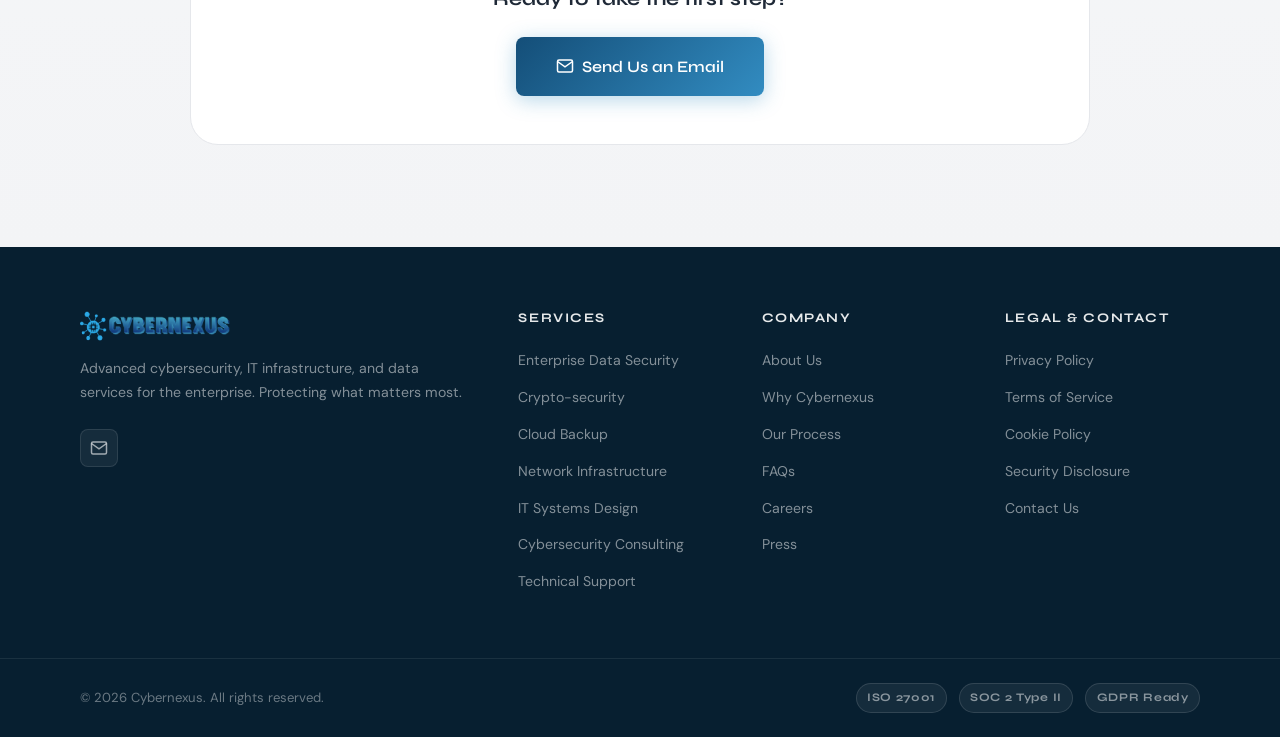
==== commit 6502ae83: "Update index.html" ====
--- a/index.html
+++ b/index.html
@@ -77,12 +77,15 @@
   <div id="loader" aria-hidden="true">
     <div class="loader-inner">
       <div class="loader-logo">
+  <img src="logo.png" alt="Cybernexus" height="48" />
+</div>
+      <!--<div class="loader-logo">
         <svg width="40" height="40" viewBox="0 0 40 40" fill="none" xmlns="http://www.w3.org/2000/svg">
           <path d="M20 2L36 11V29L20 38L4 29V11L20 2Z" stroke="#328CC1" stroke-width="2" fill="none"/>
           <path d="M20 8L30 14V26L20 32L10 26V14L20 8Z" fill="#0B3C5D" opacity="0.6"/>
           <circle cx="20" cy="20" r="4" fill="#328CC1"/>
         </svg>
-      </div>
+      </div>-->
       <div class="loader-bar"><div class="loader-fill"></div></div>
     </div>
   </div>
--- a/style.css
+++ b/style.css
@@ -1287,7 +1287,7 @@
 /* RESPONSIVE*/
 @media (max-width: 1024px) {
   .about-grid { grid-template-columns: 1fr; gap: 3rem; }
-  .about-visual { max-width: 360px; margin: 0 auto; }
+  .about-visual { max-width: 360px; margin: unset; }
   .why-grid { grid-template-columns: repeat(2, 1fr); }
   .footer-grid { grid-template-columns: 1fr 1fr; gap: 2.5rem; }
   .footer-brand { grid-column: 1 / -1; }
@@ -1298,6 +1298,7 @@
 }
 
 @media (max-width: 768px) {
+  .service-card--wide {display: flex; flex-direction:column; }
   h1 {font-size: clamp(2.0rem, 5vw, 4rem);}
   .nav-links { display: none; }
   .hamburger { display: flex; }
